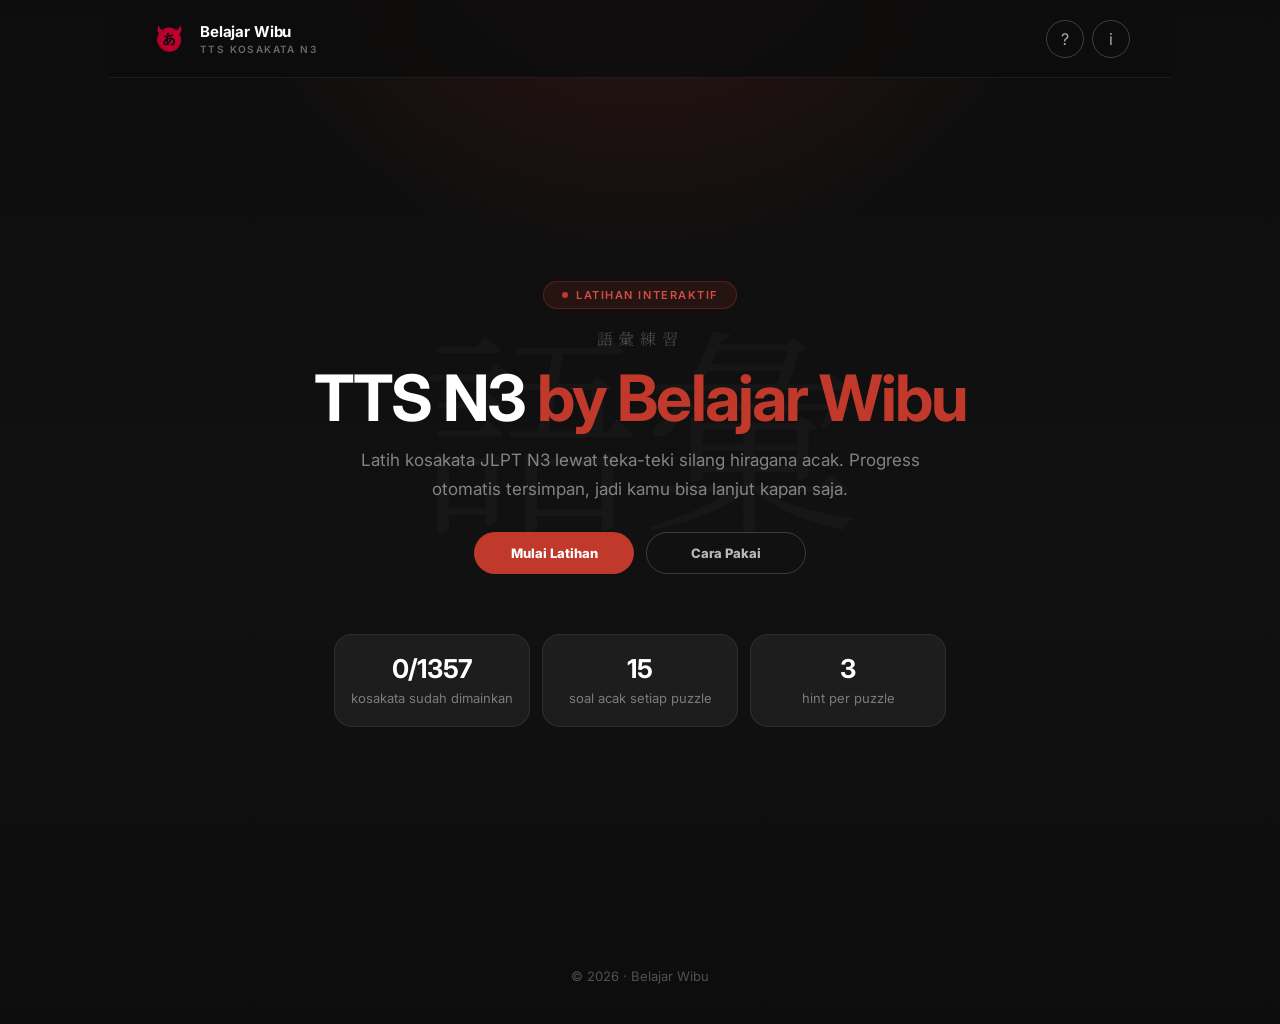
==== N3/index.html @ 75ef586c "Add files via upload" ====
<!doctype html>
<html lang="id">
  <head>
    <meta charset="UTF-8" />
    <meta name="viewport" content="width=device-width, initial-scale=1.0" />
    <title>TTS N3 by Belajar Wibu</title>
    <link rel="shortcut icon" href="./favicon.ico?v=2" />
    <link rel="icon" href="./favicon.ico?v=2" sizes="any" />
    <link
      rel="icon"
      type="image/png"
      sizes="32x32"
      href="./favicon-32x32.png?v=2"
    />
    <link
      rel="apple-touch-icon"
      sizes="180x180"
      href="./apple-touch-icon.png?v=2"
    />

    <link
      href="https://fonts.googleapis.com/css2?family=Inter:wght@300;400;500;600;700;800&family=Noto+Sans+JP:wght@400;500;700&family=Noto+Serif+JP:wght@300;400;600;700&display=swap"
      rel="stylesheet"
    />
    <style>
      :root {
        --red: #c0392b;
        --red-dark: #a93226;
        --ink: #1a1a1a;
        --paper: #f9f7f2;
        --paper-2: #fffdf8;
        --line: #e5e0d8;
        --muted: #6b6b6b;
        --hero: #0d0d0d;
        --card-dark: #181818;
        --green: #247a4a;
        --blue: #286a8f;
        --wrong: #cf453b;
        --shadow: rgba(0, 0, 0, 0.34);
      }

      * {
        box-sizing: border-box;
      }

      body {
        margin: 0;
        min-height: 100vh;
        font-family:
          "Inter",
          -apple-system,
          BlinkMacSystemFont,
          "Hiragino Kana",
          "Yu Gothic",
          sans-serif;
        color: #fff;
        background:
          radial-gradient(
            circle at 50% -20%,
            rgba(192, 57, 43, 0.26),
            transparent 34%
          ),
          linear-gradient(180deg, #0d0d0d 0%, #111 52%, #0d0d0d 100%);
        overflow-x: hidden;
      }

      button,
      input {
        font: inherit;
      }

      .app {
        width: min(100%, 1060px);
        margin: 0 auto;
        padding: 0 20px 34px;
      }

      .topbar {
        display: flex;
        align-items: center;
        justify-content: space-between;
        gap: 16px;
        min-height: 78px;
        margin: 0 -20px 0;
        padding: 18px 40px;
        position: sticky;
        top: 0;
        z-index: 10;
        background: rgba(13, 13, 13, 0.88);
        backdrop-filter: blur(16px);
        border-bottom: 0.5px solid rgba(255, 255, 255, 0.07);
      }

      .brand {
        display: flex;
        align-items: center;
        gap: 12px;
        min-width: 0;
      }

      .brand-badge {
        width: 38px;
        height: 38px;
        border-radius: 0;
        overflow: hidden;
        flex: 0 0 auto;
        background: transparent;
      }

      .brand-badge img {
        display: block;
        width: 100%;
        height: 100%;
        object-fit: cover;
      }

      .brand-main {
        color: #fff;
        font-size: 15px;
        font-weight: 700;
        letter-spacing: -0.01em;
      }

      .brand-sub {
        margin-top: 2px;
        color: rgba(255, 255, 255, 0.38);
        font-size: 10px;
        font-weight: 600;
        letter-spacing: 0.14em;
        text-transform: uppercase;
      }

      .hero-mini {
        position: relative;
        text-align: center;
        padding: 48px 0 34px;
        overflow: hidden;
      }

      .start-screen {
        min-height: calc(100vh - 78px);
        display: grid;
        align-content: center;
        gap: 26px;
        padding: 28px 0 46px;
      }

      .game-screen {
        display: none;
        padding-top: 28px;
      }

      body.game-active .start-screen {
        display: none;
      }

      body.game-active .game-screen {
        display: block;
        animation: fadeIn 0.22s ease;
      }

      @keyframes fadeIn {
        from {
          opacity: 0;
          transform: translateY(8px);
        }
        to {
          opacity: 1;
          transform: translateY(0);
        }
      }

      .hero-bg-text {
        position: absolute;
        inset: 50% auto auto 50%;
        transform: translate(-50%, -50%);
        font-family: "Noto Serif JP", serif;
        font-size: clamp(96px, 22vw, 220px);
        font-weight: 300;
        color: rgba(255, 255, 255, 0.026);
        white-space: nowrap;
        pointer-events: none;
        user-select: none;
      }

      .brand-kicker {
        position: relative;
        display: inline-flex;
        align-items: center;
        gap: 8px;
        margin-bottom: 18px;
        border: 0.5px solid rgba(192, 57, 43, 0.32);
        border-radius: 999px;
        padding: 6px 18px;
        background: rgba(192, 57, 43, 0.13);
        color: rgba(220, 80, 70, 0.95);
        font-size: 11px;
        font-weight: 600;
        letter-spacing: 0.14em;
        text-transform: uppercase;
      }

      .brand-kicker::before {
        content: "";
        width: 6px;
        height: 6px;
        border-radius: 50%;
        background: var(--red);
      }

      h1 {
        position: relative;
        margin: 0;
        font-size: clamp(34px, 7vw, 64px);
        line-height: 1.06;
        letter-spacing: -0.03em;
        font-weight: 700;
      }

      h1 span {
        color: var(--red);
      }

      .hero-kanji {
        position: relative;
        display: block;
        margin-bottom: 14px;
        font-family: "Noto Serif JP", serif;
        color: rgba(255, 255, 255, 0.26);
        font-size: clamp(13px, 2vw, 16px);
        letter-spacing: 0.35em;
        font-weight: 300;
      }

      .hero-sub {
        position: relative;
        max-width: 580px;
        margin: 14px auto 0;
        color: rgba(255, 255, 255, 0.48);
        font-size: clamp(14px, 2vw, 17px);
        line-height: 1.7;
      }

      .start-actions {
        position: relative;
        display: flex;
        flex-wrap: wrap;
        justify-content: center;
        gap: 12px;
        margin-top: 28px;
      }

      .start-actions .btn {
        min-width: 160px;
        padding-inline: 24px;
      }

      #resume-btn {
        display: none;
      }

      .start-actions.has-progress #resume-btn {
        display: inline-flex;
        align-items: center;
        justify-content: center;
        order: 1;
      }

      .start-actions.has-progress #start-btn {
        order: 2;
      }

      .start-actions.has-progress #start-help-btn {
        order: 3;
      }

      .start-insights {
        display: grid;
        grid-template-columns: repeat(3, minmax(0, 1fr));
        gap: 12px;
        max-width: 760px;
        margin: 0 auto;
      }

      .insight-card {
        border: 0.5px solid rgba(255, 255, 255, 0.08);
        border-radius: 18px;
        background: rgba(255, 255, 255, 0.055);
        padding: 18px 16px;
        text-align: center;
      }

      .insight-num {
        color: #fff;
        font-size: 26px;
        font-weight: 700;
        letter-spacing: -0.03em;
      }

      .insight-label {
        margin-top: 5px;
        color: rgba(255, 255, 255, 0.42);
        font-size: 13px;
        line-height: 1.45;
      }

      .resume-note {
        display: none;
        position: relative;
        max-width: 520px;
        margin: 16px auto 0;
        border: 0.5px solid rgba(192, 57, 43, 0.32);
        border-radius: 999px;
        padding: 8px 16px;
        color: rgba(255, 255, 255, 0.64);
        background: rgba(192, 57, 43, 0.12);
        font-size: 13px;
        text-align: center;
      }

      .resume-note.show {
        display: block;
      }

      .top-actions {
        display: flex;
        gap: 8px;
      }

      .icon-btn {
        width: 38px;
        height: 38px;
        display: inline-grid;
        place-items: center;
        border: 0.5px solid rgba(255, 255, 255, 0.2);
        border-radius: 999px;
        background: transparent;
        color: rgba(255, 255, 255, 0.66);
        cursor: pointer;
        transition:
          border-color 0.2s,
          color 0.2s,
          background 0.2s;
      }

      .icon-btn:hover {
        color: #fff;
        border-color: rgba(255, 255, 255, 0.5);
      }

      .stats {
        display: grid;
        grid-template-columns: repeat(2, 1fr);
        gap: 8px;
        margin: 0 auto 18px;
        max-width: 430px;
      }

      .stat {
        min-width: 0;
        border: 0.5px solid rgba(255, 255, 255, 0.1);
        border-radius: 14px;
        padding: 10px 12px;
        background: rgba(255, 255, 255, 0.055);
      }

      .stat span {
        display: block;
        color: rgba(255, 255, 255, 0.38);
        font-size: 10px;
        font-weight: 800;
        letter-spacing: 0.12em;
        text-transform: uppercase;
        white-space: nowrap;
      }

      .stat strong {
        display: block;
        margin-top: 2px;
        font-size: 18px;
        line-height: 1.1;
        color: #fff;
      }

      .main {
        display: grid;
        grid-template-columns: minmax(0, 1fr) 310px;
        gap: 20px;
        align-items: start;
      }

      .board-area {
        display: grid;
        gap: 12px;
        justify-items: center;
      }

      .board-shell {
        width: min(100%, 430px);
        border: 0.5px solid rgba(255, 255, 255, 0.08);
        border-radius: 14px;
        background: #111;
        padding: 10px;
        box-shadow: 0 24px 70px var(--shadow);
      }

      #crossword-grid {
        display: grid;
        grid-template-columns: repeat(9, 1fr);
        grid-template-rows: repeat(9, 1fr);
        gap: 3px;
        aspect-ratio: 1;
      }

      .cell {
        position: relative;
        min-width: 0;
        aspect-ratio: 1;
      }

      .cell.blocked {
        border-radius: 5px;
        background: linear-gradient(135deg, #1a1a1a, #282828);
      }

      .cell input {
        width: 100%;
        height: 100%;
        border: 1px solid #d9d0bf;
        border-radius: 5px;
        outline: none;
        padding: 0;
        text-align: center;
        font-family: "Noto Sans JP", sans-serif;
        font-size: clamp(16px, 5.4vw, 24px);
        font-weight: 700;
        color: var(--ink);
        background: var(--paper-2);
        caret-color: transparent;
        -webkit-text-size-adjust: 100%;
      }

      .cell input:focus,
      .cell input.highlighted {
        border-color: var(--red);
        background: #fff4ee;
        box-shadow: inset 0 0 0 2px rgba(192, 57, 43, 0.14);
      }

      .cell input.active-cell {
        border-color: var(--red);
        background: #fff0e9;
        box-shadow:
          inset 0 0 0 2px rgba(192, 57, 43, 0.28),
          0 0 0 2px rgba(192, 57, 43, 0.42);
        z-index: 3;
      }

      .cell input.locked {
        cursor: default;
      }

      .cell input.correct {
        color: var(--green);
        border-color: var(--green);
        background: #e3f3e8;
      }

      .cell input.hint {
        color: var(--blue);
        border-color: var(--blue);
        background: #e5f2f8;
      }

      .cell input.compact-kana {
        font-size: clamp(12px, 4vw, 18px);
        letter-spacing: 0;
      }

      .cell input.wrong {
        color: var(--wrong);
        border-color: var(--wrong);
        background: #ffe2df;
        animation: shake 0.26s ease;
      }

      .cell-number {
        position: absolute;
        top: 3px;
        left: 4px;
        z-index: 2;
        color: var(--red);
        font-size: 9px;
        font-weight: 800;
        line-height: 1;
        pointer-events: none;
      }

      @keyframes shake {
        0%,
        100% {
          transform: translateX(0);
        }
        25% {
          transform: translateX(-3px);
        }
        75% {
          transform: translateX(3px);
        }
      }

      .controls {
        width: min(100%, 430px);
        display: grid;
        grid-template-columns: 1.2fr 0.9fr 0.9fr 1fr;
        gap: 8px;
      }

      .clue-toast {
        width: min(100%, 430px);
        min-height: 42px;
        position: fixed;
        left: 50%;
        bottom: max(14px, env(safe-area-inset-bottom));
        z-index: 12;
        display: flex;
        align-items: center;
        justify-content: center;
        border: 0.5px solid rgba(255, 255, 255, 0.14);
        border-radius: 999px;
        padding: 9px 12px;
        background: rgba(13, 13, 13, 0.92);
        color: #fff;
        box-shadow: 0 18px 42px rgba(0, 0, 0, 0.34);
        font-size: 13px;
        font-weight: 800;
        text-align: center;
        line-height: 1.35;
        opacity: 0;
        transform: translate(-50%, 8px);
        pointer-events: none;
        transition:
          opacity 0.18s ease,
          transform 0.18s ease;
      }

      .clue-toast.show {
        opacity: 1;
        transform: translate(-50%, 0);
      }

      .clue-toast strong {
        color: var(--red);
      }

      .btn {
        min-height: 42px;
        border: 0;
        border-radius: 999px;
        padding: 9px 10px;
        font-size: 13px;
        font-weight: 800;
        cursor: pointer;
        transition:
          transform 0.2s,
          background 0.2s,
          border-color 0.2s;
      }

      .btn:hover {
        transform: scale(0.985);
      }
      .btn-primary {
        background: var(--red);
        color: #fff;
      }
      .btn-primary:hover {
        background: var(--red-dark);
      }
      .btn-gold {
        background: #252525;
        color: #fff;
        border: 0.5px solid rgba(255, 255, 255, 0.13);
      }
      .btn-light {
        background: transparent;
        color: rgba(255, 255, 255, 0.7);
        border: 0.5px solid rgba(255, 255, 255, 0.18);
      }
      .btn:disabled {
        opacity: 0.45;
        cursor: not-allowed;
      }

      .status {
        min-height: 22px;
        color: rgba(255, 255, 255, 0.42);
        font-size: 12px;
        font-weight: 700;
        text-align: center;
      }

      .panel {
        border: 0.5px solid rgba(255, 255, 255, 0.08);
        border-radius: 16px;
        background: var(--card-dark);
        overflow: hidden;
      }

      .tabs {
        display: grid;
        grid-template-columns: 1fr 1fr;
        border-bottom: 0.5px solid rgba(255, 255, 255, 0.08);
      }

      .tab {
        border: 0;
        background: transparent;
        padding: 12px 10px;
        color: rgba(255, 255, 255, 0.42);
        font-size: 12px;
        font-weight: 900;
        cursor: pointer;
      }

      .tab.active {
        color: #fff;
        background: rgba(192, 57, 43, 0.22);
      }

      .clues {
        max-height: 480px;
        overflow: auto;
        padding: 8px;
      }

      .clue-list {
        display: none;
        list-style: none;
        margin: 0;
        padding: 0;
      }

      .clue-list.active {
        display: grid;
        gap: 6px;
      }

      .clue-item {
        display: grid;
        grid-template-columns: 28px 1fr;
        gap: 6px;
        align-items: start;
        border-radius: 7px;
        padding: 8px;
        color: rgba(255, 255, 255, 0.76);
        font-size: 13px;
        line-height: 1.35;
        cursor: pointer;
      }

      .clue-item.active {
        background: rgba(192, 57, 43, 0.18);
        color: #fff;
      }

      .clue-item.solved {
        color: #72d69b;
        text-decoration: line-through;
        text-decoration-thickness: 2px;
      }

      .clue-num {
        color: var(--red);
        font-weight: 900;
      }

      .help {
        padding: 12px;
        border-top: 0.5px solid rgba(255, 255, 255, 0.08);
        color: rgba(255, 255, 255, 0.42);
        font-size: 12px;
        line-height: 1.5;
      }

      .modal {
        position: fixed;
        inset: 0;
        z-index: 20;
        display: none;
        align-items: center;
        justify-content: center;
        padding: 18px;
        background: rgba(0, 0, 0, 0.66);
      }

      .modal.show {
        display: flex;
      }

      .modal-card {
        width: min(100%, 430px);
        max-height: min(720px, 90vh);
        overflow: auto;
        border-radius: 12px;
        background: var(--paper);
        color: var(--ink);
        box-shadow: 0 24px 80px rgba(0, 0, 0, 0.32);
      }

      .modal-head {
        display: flex;
        align-items: center;
        justify-content: space-between;
        gap: 12px;
        border-bottom: 0.5px solid var(--line);
        padding: 14px 16px;
      }

      .modal-title {
        margin: 0;
        font-family: "Inter", sans-serif;
        font-size: 21px;
      }

      .modal-body {
        padding: 14px 16px 18px;
        font-size: 14px;
        line-height: 1.55;
      }

      .help-list {
        display: grid;
        gap: 10px;
        margin: 0;
        padding: 0;
        list-style: none;
      }

      .help-list li {
        border: 1px solid var(--line);
        border-radius: 10px;
        padding: 10px 12px;
        background: rgba(255, 255, 255, 0.56);
      }

      .help-list strong {
        display: block;
        margin-bottom: 3px;
        color: var(--ink);
        font-size: 13px;
      }

      .help-list span {
        color: var(--muted);
        font-size: 13px;
      }

      .result-list {
        display: grid;
        gap: 8px;
        margin-top: 12px;
      }

      .result-item {
        display: grid;
        grid-template-columns: minmax(132px, 44%) 1fr;
        gap: 14px;
        align-items: center;
        border: 1px solid var(--line);
        border-radius: 8px;
        padding: 8px;
        background: rgba(255, 255, 255, 0.5);
      }

      .jp {
        font-family: "Noto Serif JP", serif;
        font-size: clamp(16px, 4vw, 20px);
        font-weight: 700;
        white-space: nowrap;
        overflow: hidden;
        text-overflow: ellipsis;
        line-height: 1.25;
      }

      .romaji {
        color: var(--muted);
        font-size: 12px;
        font-weight: 800;
        overflow-wrap: anywhere;
      }

      .meaning {
        font-size: 13px;
        font-weight: 700;
      }

      .modal-actions {
        display: grid;
        grid-template-columns: 1fr 1fr;
        gap: 8px;
        padding: 0 16px 16px;
      }

      .modal-card .btn-light {
        color: var(--ink);
        background: #ebe5d9;
        border-color: var(--line);
      }

      .tts-checkout-modal {
        z-index: 300;
        background:
          radial-gradient(
            circle at 50% 18%,
            rgba(192, 57, 43, 0.22),
            transparent 23rem
          ),
          rgba(0, 0, 0, 0.72);
        backdrop-filter: blur(9px);
        -webkit-backdrop-filter: blur(9px);
      }

      .tts-checkout-card {
        width: min(520px, 100%);
        max-height: calc(100vh - 36px);
        overflow: auto;
        border-radius: 30px;
        padding: clamp(20px, 4vw, 26px);
        background: rgba(18, 18, 18, 0.98);
        color: #fff;
        border: 1px solid rgba(255, 255, 255, 0.1);
        box-shadow: 0 24px 60px rgba(0, 0, 0, 0.42);
        font-family:
          Inter,
          ui-sans-serif,
          system-ui,
          -apple-system,
          BlinkMacSystemFont,
          "Segoe UI",
          sans-serif;
        letter-spacing: 0;
      }

      .tts-checkout-head {
        display: grid;
        grid-template-columns: minmax(0, 1fr) auto;
        align-items: start;
        gap: 18px;
        margin-bottom: 14px;
        padding: 0;
      }

      .tts-checkout-kicker {
        display: none;
      }

      .tts-checkout-title {
        margin: 0 0 4px;
        color: #fff;
        font-family:
          "Inter",
          -apple-system,
          BlinkMacSystemFont,
          "Segoe UI",
          sans-serif;
        font-size: clamp(28px, 5vw, 36px);
        line-height: 1.02;
        letter-spacing: -0.04em;
        font-weight: 700;
        padding-right: 8px;
      }

      .tts-checkout-close {
        width: 40px;
        height: 40px;
        min-width: 40px;
        min-height: 40px;
        padding: 0;
        border-radius: 999px;
        background: rgba(255, 255, 255, 0.07);
        border: 1px solid rgba(255, 255, 255, 0.1);
        color: rgba(255, 255, 255, 0.72);
        box-shadow: none;
        display: inline-flex;
        align-items: center;
        justify-content: center;
        justify-self: end;
        margin-top: 1px;
        font-size: 22px;
        line-height: 1;
        transition:
          background 0.18s ease,
          color 0.18s ease,
          transform 0.18s ease;
      }

      .tts-checkout-close:hover {
        background: var(--red);
        border-color: var(--red);
        color: #fff;
        transform: rotate(90deg) scale(1.03);
      }

      .tts-checkout-body {
        padding: 0;
      }

      .tts-checkout-subtitle {
        margin: 0;
        color: rgba(255, 255, 255, 0.54);
        font-size: 13px;
        font-weight: 650;
        line-height: 1.45;
      }

      .tts-checkout-form {
        display: grid;
        gap: 10px;
        font-family:
          -apple-system, BlinkMacSystemFont, "Segoe UI", Roboto, Arial,
          sans-serif;
      }

      .tts-checkout-field {
        display: grid;
        gap: 6px;
        color: rgba(255, 255, 255, 0.84);
        font-size: 13px;
        font-weight: 700;
        text-transform: none;
        letter-spacing: 0;
      }

      .tts-checkout-field input {
        width: 100%;
        border: 1px solid rgba(255, 255, 255, 0.11);
        border-radius: 16px;
        padding: 14px 16px;
        background: rgba(255, 255, 255, 0.065);
        color: #fff;
        font:
          600 15px/1.4 -apple-system,
          BlinkMacSystemFont,
          "Segoe UI",
          Roboto,
          Arial,
          sans-serif;
        outline: none;
        text-transform: none;
        letter-spacing: 0;
      }

      .tts-checkout-field input::placeholder {
        color: rgba(255, 255, 255, 0.42);
      }

      .tts-checkout-field input:focus {
        border-color: rgba(192, 57, 43, 0.55);
        box-shadow: 0 0 0 4px rgba(192, 57, 43, 0.12);
      }

      .tts-checkout-error {
        min-height: 20px;
        padding: 0;
        background: transparent;
        color: #ff9c92;
        font:
          650 13px/1.5 -apple-system,
          BlinkMacSystemFont,
          "Segoe UI",
          Roboto,
          Arial,
          sans-serif;
      }

      .tts-checkout-error:empty {
        display: none;
      }

      .tts-checkout-submit {
        width: 100%;
        min-height: 54px;
        margin-top: 0;
        border: 0;
        border-radius: 16px;
        padding: 14px 16px;
        background: linear-gradient(180deg, #d44336 0%, #bd3027 100%);
        color: #fff;
        box-shadow:
          0 18px 38px rgba(192, 57, 43, 0.32),
          inset 0 1px 0 rgba(255, 255, 255, 0.12);
        font-size: 16px;
        font-weight: 850;
        text-align: center;
      }

      .tts-checkout-submit:hover {
        background: linear-gradient(180deg, #dc493b 0%, #c0392b 100%);
        transform: none;
      }

      .tts-checkout-submit,
      .tts-checkout-later {
        transition:
          background 0.18s ease,
          color 0.18s ease,
          border-color 0.18s ease,
          box-shadow 0.18s ease;
      }

      .tts-checkout-later:hover {
        background: rgba(255, 255, 255, 0.06);
        color: rgba(255, 255, 255, 0.78);
        transform: none;
      }

      .tts-checkout-submit:disabled {
        opacity: 0.55;
        cursor: not-allowed;
      }

      .tts-checkout-later {
        width: 100%;
        min-height: 50px;
        border: 1px solid rgba(255, 255, 255, 0.08);
        border-radius: 16px;
        padding: 12px 14px;
        background: rgba(255, 255, 255, 0.035);
        color: rgba(255, 255, 255, 0.58);
        font-size: 14px;
        font-weight: 700;
        text-align: center;
      }

      .tts-voucher-toggle {
        width: fit-content;
        min-height: auto;
        margin-top: 2px;
        margin-bottom: 10px;
        padding: 0;
        border: 0;
        background: transparent;
        box-shadow: none;
        color: #ff9c92;
        font-size: 13px;
        font-weight: 800;
        line-height: 1.5;
        cursor: pointer;
        text-align: left;
      }

      .tts-voucher-toggle:hover {
        color: #ffb8b1;
        transform: none;
      }

      .tts-voucher-field {
        display: none !important;
      }

      .tts-voucher-field.active {
        display: grid !important;
      }

      .footer {
        margin-top: 46px;
        padding: 22px 0 6px;
        color: rgba(255, 255, 255, 0.28);
        font-size: 13px;
        text-align: center;
      }

      @media (max-width: 820px) {
        .main {
          grid-template-columns: 1fr;
        }
        .panel {
          width: 100%;
        }
        .clues {
          max-height: none;
        }
        .start-insights {
          grid-template-columns: 1fr;
          max-width: 430px;
        }
      }

      @media (max-width: 420px) {
        .app {
          padding-inline: 10px;
        }
        .topbar {
          align-items: center;
          margin-inline: -10px;
          padding: 14px 14px;
          min-height: 66px;
        }
        .brand-badge {
          width: 34px;
          height: 34px;
          border-radius: 0;
        }
        .brand-main {
          font-size: 14px;
        }
        .brand-sub {
          font-size: 9px;
        }
        .hero-mini {
          padding: 34px 0 24px;
        }
        .hero-sub {
          font-size: 14px;
        }
        .start-screen {
          min-height: calc(100vh - 66px);
          padding-top: 14px;
        }
        .start-actions {
          display: grid;
        }
        .start-actions .btn {
          width: 100%;
        }
        .stats {
          gap: 6px;
        }
        .stat {
          padding: 7px 8px;
        }
        .stat strong {
          font-size: 16px;
        }
        .board-shell {
          padding: 7px;
          border-radius: 8px;
        }
        #crossword-grid {
          gap: 2px;
        }
        .cell input {
          border-radius: 4px;
        }
        .cell-number {
          font-size: 8px;
          top: 2px;
          left: 3px;
        }
        .controls {
          grid-template-columns: 1fr;
        }
        .btn {
          min-height: 40px;
        }
        .result-item {
          grid-template-columns: minmax(118px, 42%) 1fr;
          gap: 10px;
        }
        .jp {
          font-size: 16px;
        }
        .clue-toast {
          top: max(76px, env(safe-area-inset-top));
          bottom: auto;
          width: calc(100% - 24px);
          transform: translate(-50%, -8px);
        }
        .clue-toast.show {
          transform: translate(-50%, 0);
        }
      }
    </style>
  </head>
  <body>
    <main class="app">
      <header class="topbar">
        <div class="brand">
          <div class="brand-badge"><img src="./favicon.png" alt="" /></div>
          <div>
            <div class="brand-main">Belajar Wibu</div>
            <div class="brand-sub">TTS Kosakata N3</div>
          </div>
        </div>
        <div class="top-actions">
          <button
            class="icon-btn"
            id="help-btn"
            aria-label="Cara pakai"
            title="Cara pakai"
          >
            ?
          </button>
          <button
            class="icon-btn"
            id="license-btn"
            aria-label="Lisensi"
            title="Lisensi"
          >
            i
          </button>
        </div>
      </header>

      <section class="start-screen" id="start-screen">
        <div class="hero-mini">
          <div class="hero-bg-text">語彙</div>
          <div class="brand-kicker">Latihan Interaktif</div>
          <span class="hero-kanji">語彙練習</span>
          <h1>TTS N3 <span>by Belajar Wibu</span></h1>
          <p class="hero-sub">
            Latih kosakata JLPT N3 lewat teka-teki silang hiragana acak.
            Progress otomatis tersimpan, jadi kamu bisa lanjut kapan saja.
          </p>
          <div class="resume-note" id="resume-note">
            Progress terakhir ditemukan. Kamu bisa lanjut atau mulai puzzle
            baru.
          </div>
          <div class="start-actions" id="start-actions">
            <button class="btn btn-primary" id="start-btn">
              Mulai Latihan
            </button>
            <button class="btn btn-primary" id="resume-btn">
              Lanjutkan Progress
            </button>
            <button class="btn btn-light" id="start-help-btn">
              Cara Pakai
            </button>
          </div>
        </div>

        <div class="start-insights">
          <div class="insight-card">
            <div class="insight-num" id="stock-progress">0/0</div>
            <div class="insight-label">kosakata sudah dimainkan</div>
          </div>
          <div class="insight-card">
            <div class="insight-num">15</div>
            <div class="insight-label">soal acak setiap puzzle</div>
          </div>
          <div class="insight-card">
            <div class="insight-num">3</div>
            <div class="insight-label">hint per puzzle</div>
          </div>
        </div>
      </section>

      <section class="game-screen" id="game-screen">
        <section class="stats" aria-label="Statistik latihan">
          <div class="stat"><span>Hint</span><strong id="hints">3</strong></div>
          <div class="stat">
            <span>Selesai</span><strong id="completed">0</strong>
          </div>
        </section>

        <section class="main">
          <div class="board-area">
            <div class="board-shell">
              <div
                id="crossword-grid"
                aria-label="Papan teka-teki silang"
              ></div>
            </div>
            <div class="controls">
              <button class="btn btn-primary" id="check-btn">
                Cek Jawaban
              </button>
              <button class="btn btn-gold" id="hint-btn">Hint</button>
              <button class="btn btn-light" id="give-up-btn">Menyerah</button>
              <button class="btn btn-light" id="new-btn">Puzzle Baru</button>
            </div>
            <div class="clue-toast" id="clue-toast" aria-live="polite"></div>
            <div class="status" id="status">
              Ketik romaji, misalnya ga menjadi が.
            </div>
          </div>

          <aside class="panel" aria-label="Petunjuk">
            <div class="tabs">
              <button class="tab active" data-tab="A">Mendatar</button>
              <button class="tab" data-tab="D">Menurun</button>
            </div>
            <div class="clues">
              <ol class="clue-list active" id="clues-A"></ol>
              <ol class="clue-list" id="clues-D"></ol>
            </div>
            <div class="help">
              Pilih kotak atau petunjuk, lalu ketik romaji. Tap kotak
              persilangan untuk mengganti arah.
            </div>
          </aside>
        </section>
      </section>

      <footer class="footer">© 2026 · Belajar Wibu</footer>
    </main>

    <div
      class="modal"
      id="help-modal"
      role="dialog"
      aria-modal="true"
      aria-labelledby="help-title"
    >
      <div class="modal-card">
        <div class="modal-head">
          <h2 class="modal-title" id="help-title">Cara Pakai</h2>
          <button
            class="icon-btn modal-close"
            data-close="help-modal"
            aria-label="Tutup"
          >
            x
          </button>
        </div>
        <div class="modal-body">
          <ul class="help-list">
            <li>
              <strong>1. Pilih kotak</strong
              ><span>Tap kotak kosong atau tap petunjuk mendatar/menurun.</span>
            </li>
            <li>
              <strong>2. Ketik romaji</strong
              ><span>Misal ketik <code>mizu</code>, otomatis jadi みず.</span>
            </li>
            <li>
              <strong>3. Untuk ん</strong><span>Ketik <code>nn</code>.</span>
            </li>
            <li>
              <strong>4. Kana gabungan otomatis</strong
              ><span
                ><code>cha</code>, <code>kyu</code>, <code>sho</code> masuk
                sebagai satu kotak.</span
              >
            </li>
            <li>
              <strong>5. Pakai hint bila perlu</strong
              ><span>Setiap puzzle punya 3 hint.</span>
            </li>
            <li>
              <strong>6. Progress tersimpan</strong
              ><span
                >Kalau belum selesai, puzzle akan lanjut lagi saat dibuka.</span
              >
            </li>
          </ul>
        </div>
      </div>
    </div>

    <div
      class="modal"
      id="license-modal"
      role="dialog"
      aria-modal="true"
      aria-labelledby="license-title"
    >
      <div class="modal-card">
        <div class="modal-head">
          <h2 class="modal-title" id="license-title">Lisensi Personal</h2>
          <button
            class="icon-btn modal-close"
            data-close="license-modal"
            aria-label="Tutup"
          >
            x
          </button>
        </div>
        <div class="modal-body">
          <p>
            Produk ini untuk penggunaan pribadi. File tidak boleh dijual ulang,
            dibagikan ulang, diunggah sebagai produk gratis, atau dipakai
            sebagai materi komersial tanpa izin.
          </p>
        </div>
      </div>
    </div>

    <div
      class="modal"
      id="result-modal"
      role="dialog"
      aria-modal="true"
      aria-labelledby="result-title"
    >
      <div class="modal-card">
        <div class="modal-head">
          <h2 class="modal-title" id="result-title">合格！</h2>
          <button
            class="icon-btn modal-close"
            data-close="result-modal"
            aria-label="Tutup"
          >
            x
          </button>
        </div>
        <div class="modal-body">
          <p id="result-summary"></p>
          <div class="result-list" id="result-list"></div>
        </div>
        <div class="modal-actions">
          <button class="btn btn-light" data-close="result-modal">
            Lihat Papan
          </button>
          <button class="btn btn-primary" id="result-new-btn">
            Puzzle Baru
          </button>
        </div>
      </div>
    </div>

    <div
      class="modal"
      id="new-confirm-modal"
      role="dialog"
      aria-modal="true"
      aria-labelledby="new-confirm-title"
    >
      <div class="modal-card">
        <div class="modal-head">
          <h2 class="modal-title" id="new-confirm-title">Mulai puzzle baru?</h2>
          <button
            class="icon-btn modal-close"
            data-close="new-confirm-modal"
            aria-label="Tutup"
          >
            x
          </button>
        </div>
        <div class="modal-body">
          <p>
            Progress puzzle yang sedang berjalan akan diganti dengan puzzle acak
            baru.
          </p>
        </div>
        <div class="modal-actions">
          <button class="btn btn-light" data-close="new-confirm-modal">
            Batal
          </button>
          <button class="btn btn-primary" id="confirm-new-btn">
            Mulai Baru
          </button>
        </div>
      </div>
    </div>

    <div
      class="modal"
      id="give-up-modal"
      role="dialog"
      aria-modal="true"
      aria-labelledby="give-up-title"
    >
      <div class="modal-card">
        <div class="modal-head">
          <h2 class="modal-title" id="give-up-title">Menyerah?</h2>
          <button
            class="icon-btn modal-close"
            data-close="give-up-modal"
            aria-label="Tutup"
          >
            x
          </button>
        </div>
        <div class="modal-body">
          <p>
            Tampilkan semua jawaban puzzle ini? Puzzle akan dianggap selesai dan
            kosakata akan masuk riwayat.
          </p>
        </div>
        <div class="modal-actions">
          <button class="btn btn-light" data-close="give-up-modal">
            Batal
          </button>
          <button class="btn btn-primary" id="confirm-give-up-btn">
            Tampilkan Jawaban
          </button>
        </div>
      </div>
    </div>

    <script src="./vocab.js"></script>

    <div
      class="modal tts-checkout-modal"
      id="tts-checkout-modal"
      role="dialog"
      aria-modal="true"
      aria-labelledby="tts-checkout-title"
    >
      <div class="tts-checkout-card">
        <div class="tts-checkout-head">
          <div>
            <div class="tts-checkout-kicker">Akses Premium</div>
            <h2 class="tts-checkout-title" id="tts-checkout-title">
              Buka Akses TTS N3
            </h2>
          </div>
          <button
            class="icon-btn tts-checkout-close"
            id="tts-checkout-close"
            aria-label="Tutup checkout"
            type="button"
          >
            x
          </button>
        </div>
        <div class="tts-checkout-body">
          <p class="tts-checkout-subtitle" id="tts-checkout-subtitle">
            TTS N3 · Rp99.000 / 30 hari
          </p>

          <form class="tts-checkout-form" id="tts-checkout-form">
            <label class="tts-checkout-field">
              Nama
              <input
                id="tts-buyer-name"
                type="text"
                autocomplete="name"
                placeholder="Nama kamu"
                required
              />
            </label>

            <label class="tts-checkout-field">
              Email
              <input
                id="tts-buyer-email"
                type="email"
                autocomplete="email"
                placeholder="emailaktif@gmail.com"
                required
              />
            </label>

            <label class="tts-checkout-field">
              Nomor WhatsApp
              <input
                id="tts-buyer-whatsapp"
                type="tel"
                autocomplete="tel"
                placeholder="08xxxxxxxxxx"
                required
              />
            </label>

            <button
              class="tts-voucher-toggle"
              type="button"
              id="tts-voucher-toggle"
            >
              Punya kode voucher?
            </button>

            <label
              class="tts-checkout-field tts-voucher-field"
              id="tts-voucher-field"
            >
              Kode Voucher
              <input
                id="tts-buyer-voucher"
                type="text"
                autocomplete="off"
                placeholder="Masukkan kode jika ada"
              />
            </label>

            <div class="tts-checkout-error" id="tts-checkout-error"></div>

            <button
              class="btn btn-primary tts-checkout-submit"
              id="tts-checkout-submit"
              type="submit"
            >
              Lanjut Bayar
            </button>
            <button
              class="btn tts-checkout-later"
              id="tts-checkout-later"
              type="button"
            >
              Nanti dulu
            </button>
          </form>
        </div>
      </div>
    </div>
    <script>
      const SIZE = 9;
      const WORDS_PER_PUZZLE = 15;
      const MAX_HINTS = 3;
      const ACTIVE_PUZZLE_KEY = "ttsN3ActivePuzzle";
      const COMPLETED_KEY = "ttsN3Completed";
      const USED_WORDS_KEY = "ttsN3UsedWords";
      const TTS_LEVEL = "N3";
      const TTS_PRODUCT_KEY = "tts_n3_30d";
      const TTS_API_BASE = "https://admin.belajarwibu.com/wp-json/bwtx/v1";
      const TTS_FREE_KEY = "tts_free_trial_started_v1";
      const TTS_SESSION_KEY = "tts_access_session_" + TTS_PRODUCT_KEY;
      let ttsAccessGranted = false;
      const TTS_PRODUCTS = {
        tts_n5_30d: {
          title: "TTS N5",
          price: 99000,
          priceText: "Rp99.000",
          durationText: "30 hari",
          path: "../N5/",
        },
        tts_n4_30d: {
          title: "TTS N4",
          price: 99000,
          priceText: "Rp99.000",
          durationText: "30 hari",
          path: "../N4/",
        },
        tts_n3_30d: {
          title: "TTS N3",
          price: 99000,
          priceText: "Rp99.000",
          durationText: "30 hari",
          path: "./",
        },
      };
      let activeCheckoutProductKey = TTS_PRODUCT_KEY;

      const WORD_BANK = [
        { w: "あさ", r: "asa", m: "Pagi" },
        { w: "あし", r: "ashi", m: "Kaki" },
        { w: "あめ", r: "ame", m: "Hujan / permen" },
        { w: "いえ", r: "ie", m: "Rumah" },
        { w: "いす", r: "isu", m: "Kursi" },
        { w: "いぬ", r: "inu", m: "Anjing" },
        { w: "いま", r: "ima", m: "Sekarang" },
        { w: "うえ", r: "ue", m: "Atas" },
        { w: "うしろ", r: "ushiro", m: "Belakang" },
        { w: "うた", r: "uta", m: "Lagu" },
        { w: "えいご", r: "eigo", m: "Bahasa Inggris" },
        { w: "えき", r: "eki", m: "Stasiun" },
        { w: "おかね", r: "okane", m: "Uang" },
        { w: "おとこ", r: "otoko", m: "Laki-laki" },
        { w: "おんな", r: "onna", m: "Perempuan" },
        { w: "かぎ", r: "kagi", m: "Kunci" },
        { w: "かさ", r: "kasa", m: "Payung" },
        { w: "かばん", r: "kaban", m: "Tas" },
        { w: "かみ", r: "kami", m: "Kertas" },
        { w: "きた", r: "kita", m: "Utara" },
        { w: "くすり", r: "kusuri", m: "Obat" },
        { w: "くち", r: "kuchi", m: "Mulut" },
        { w: "くに", r: "kuni", m: "Negara" },
        { w: "くるま", r: "kuruma", m: "Mobil" },
        { w: "こえ", r: "koe", m: "Suara" },
        { w: "ここ", r: "koko", m: "Di sini" },
        { w: "こども", r: "kodomo", m: "Anak-anak" },
        { w: "ごはん", r: "gohan", m: "Nasi / makanan" },
        { w: "さかな", r: "sakana", m: "Ikan" },
        { w: "さけ", r: "sake", m: "Sake / alkohol" },
        { w: "した", r: "shita", m: "Bawah" },
        { w: "しごと", r: "shigoto", m: "Pekerjaan" },
        { w: "じかん", r: "jikan", m: "Waktu" },
        { w: "すし", r: "sushi", m: "Sushi" },
        { w: "そと", r: "soto", m: "Luar" },
        { w: "たまご", r: "tamago", m: "Telur" },
        { w: "だいがく", r: "daigaku", m: "Universitas" },
        { w: "ちかてつ", r: "chikatetsu", m: "Kereta bawah tanah" },
        { w: "つくえ", r: "tsukue", m: "Meja" },
        { w: "てがみ", r: "tegami", m: "Surat" },
        { w: "でんき", r: "denki", m: "Listrik / lampu" },
        { w: "でんわ", r: "denwa", m: "Telepon" },
        { w: "とけい", r: "tokei", m: "Jam" },
        { w: "ともだち", r: "tomodachi", m: "Teman" },
        { w: "なつ", r: "natsu", m: "Musim panas" },
        { w: "なまえ", r: "namae", m: "Nama" },
        { w: "にく", r: "niku", m: "Daging" },
        { w: "にほん", r: "nihon", m: "Jepang" },
        { w: "にもつ", r: "nimotsu", m: "Barang bawaan" },
        { w: "ねこ", r: "neko", m: "Kucing" },
        { w: "のみもの", r: "nomimono", m: "Minuman" },
        { w: "はな", r: "hana", m: "Bunga / hidung" },
        { w: "はる", r: "haru", m: "Musim semi" },
        { w: "ひがし", r: "higashi", m: "Timur" },
        { w: "ひと", r: "hito", m: "Orang" },
        { w: "ふゆ", r: "fuyu", m: "Musim dingin" },
        { w: "へや", r: "heya", m: "Kamar" },
        { w: "ほん", r: "hon", m: "Buku" },
        { w: "まち", r: "machi", m: "Kota" },
        { w: "みず", r: "mizu", m: "Air" },
        { w: "みせ", r: "mise", m: "Toko" },
        { w: "みなみ", r: "minami", m: "Selatan" },
        { w: "みみ", r: "mimi", m: "Telinga" },
        { w: "むし", r: "mushi", m: "Serangga" },
        { w: "め", r: "me", m: "Mata" },
        { w: "やさい", r: "yasai", m: "Sayuran" },
        { w: "やすみ", r: "yasumi", m: "Libur / istirahat" },
        { w: "ゆき", r: "yuki", m: "Salju" },
        { w: "よる", r: "yoru", m: "Malam" },
        { w: "らいねん", r: "rainen", m: "Tahun depan" },
        { w: "わたし", r: "watashi", m: "Saya" },
      ];

      const FALLBACK_WORDS = [
        { id: 1, dir: "A", row: 0, col: 0, w: "あさ", r: "asa", m: "Pagi" },
        { id: 2, dir: "A", row: 0, col: 4, w: "いす", r: "isu", m: "Kursi" },
        { id: 3, dir: "A", row: 1, col: 0, w: "いぬ", r: "inu", m: "Anjing" },
        { id: 4, dir: "A", row: 1, col: 4, w: "うた", r: "uta", m: "Lagu" },
        { id: 5, dir: "A", row: 2, col: 0, w: "えき", r: "eki", m: "Stasiun" },
        { id: 6, dir: "A", row: 2, col: 4, w: "かさ", r: "kasa", m: "Payung" },
        { id: 7, dir: "A", row: 3, col: 0, w: "かぎ", r: "kagi", m: "Kunci" },
        { id: 8, dir: "A", row: 3, col: 4, w: "かみ", r: "kami", m: "Kertas" },
        { id: 9, dir: "A", row: 4, col: 0, w: "くち", r: "kuchi", m: "Mulut" },
        { id: 10, dir: "A", row: 4, col: 4, w: "くに", r: "kuni", m: "Negara" },
        { id: 11, dir: "A", row: 5, col: 0, w: "こえ", r: "koe", m: "Suara" },
        { id: 12, dir: "A", row: 5, col: 4, w: "すし", r: "sushi", m: "Sushi" },
        { id: 13, dir: "A", row: 6, col: 0, w: "そと", r: "soto", m: "Luar" },
        { id: 14, dir: "A", row: 6, col: 4, w: "にく", r: "niku", m: "Daging" },
        { id: 15, dir: "A", row: 7, col: 0, w: "ねこ", r: "neko", m: "Kucing" },
      ];

      const romajiMap = {
        a: "あ",
        i: "い",
        u: "う",
        e: "え",
        o: "お",
        ka: "か",
        ki: "き",
        ku: "く",
        ke: "け",
        ko: "こ",
        sa: "さ",
        si: "し",
        shi: "し",
        su: "す",
        se: "せ",
        so: "そ",
        ta: "た",
        ti: "ち",
        chi: "ち",
        tu: "つ",
        tsu: "つ",
        te: "て",
        to: "と",
        na: "な",
        ni: "に",
        nu: "ぬ",
        ne: "ね",
        no: "の",
        ha: "は",
        hi: "ひ",
        hu: "ふ",
        fu: "ふ",
        he: "へ",
        ho: "ほ",
        ma: "ま",
        mi: "み",
        mu: "む",
        me: "め",
        mo: "も",
        ya: "や",
        yu: "ゆ",
        yo: "よ",
        ra: "ら",
        ri: "り",
        ru: "る",
        re: "れ",
        ro: "ろ",
        wa: "わ",
        wo: "を",
        nn: "ん",
        ga: "が",
        gi: "ぎ",
        gu: "ぐ",
        ge: "げ",
        go: "ご",
        za: "ざ",
        ji: "じ",
        zi: "じ",
        zu: "ず",
        ze: "ぜ",
        zo: "ぞ",
        da: "だ",
        de: "で",
        do: "ど",
        ba: "ば",
        bi: "び",
        bu: "ぶ",
        be: "べ",
        bo: "ぼ",
        pa: "ぱ",
        pi: "ぴ",
        pu: "ぷ",
        pe: "ぺ",
        po: "ぽ",
        kya: "きゃ",
        kyu: "きゅ",
        kyo: "きょ",
        sha: "しゃ",
        shu: "しゅ",
        sho: "しょ",
        cha: "ちゃ",
        chu: "ちゅ",
        cho: "ちょ",
        nya: "にゃ",
        nyu: "にゅ",
        nyo: "にょ",
        hya: "ひゃ",
        hyu: "ひゅ",
        hyo: "ひょ",
        mya: "みゃ",
        myu: "みゅ",
        myo: "みょ",
        rya: "りゃ",
        ryu: "りゅ",
        ryo: "りょ",
        gya: "ぎゃ",
        gyu: "ぎゅ",
        gyo: "ぎょ",
        ja: "じゃ",
        ju: "じゅ",
        jo: "じょ",
        bya: "びゃ",
        byu: "びゅ",
        byo: "びょ",
        pya: "ぴゃ",
        pyu: "ぴゅ",
        pyo: "ぴょ",
        xtu: "っ",
        xtsu: "っ",
        ltu: "っ",
        ltsu: "っ",
      };

      class RomajiConverter {
        constructor() {
          this.buffer = "";
        }
        clear() {
          this.buffer = "";
        }
        convert(value) {
          if (/[\u3041-\u3096]/.test(value)) {
            this.buffer = "";
            return kanaUnits(value).pop();
          }
          const char = value.toLowerCase();
          if (!/[a-z]/.test(char)) return null;
          this.buffer += char;

          if (this.buffer.length >= 2) {
            const a = this.buffer[this.buffer.length - 2];
            const b = this.buffer[this.buffer.length - 1];
            if (a === b && !"aeioun".includes(a)) {
              this.buffer = b;
              return "っ";
            }
          }

          for (let len = Math.min(4, this.buffer.length); len >= 1; len--) {
            const key = this.buffer.slice(-len);
            if (romajiMap[key]) {
              this.buffer = "";
              return romajiMap[key];
            }
          }

          if (this.buffer.length > 4) this.buffer = char;
          return null;
        }
      }

      const state = {
        words: [],
        grid: [],
        numbers: [],
        inputEls: {},
        converters: {},
        currentWordId: null,
        currentDir: "A",
        hintsLeft: MAX_HINTS,
        completed: Number(localStorage.getItem(COMPLETED_KEY) || 0),
        solved: false,
        clueToastTimer: null,
      };

      function shuffle(items) {
        const arr = [...items];
        for (let i = arr.length - 1; i > 0; i--) {
          const j = Math.floor(Math.random() * (i + 1));
          [arr[i], arr[j]] = [arr[j], arr[i]];
        }
        return arr;
      }

      function readingVariants(reading) {
        return String(reading || "")
          .split("/")
          .map((item) => item.trim())
          .filter(Boolean);
      }

      function kanaUnits(reading) {
        const small = new Set(["ゃ", "ゅ", "ょ", "ぁ", "ぃ", "ぅ", "ぇ", "ぉ"]);
        const units = [];
        for (const char of String(reading || "")) {
          if (small.has(char) && units.length) {
            units[units.length - 1] += char;
          } else {
            units.push(char);
          }
        }
        return units;
      }

      const kanaToRomajiMap = Object.entries(romajiMap).reduce(
        (acc, [romaji, kana]) => {
          if (!acc[kana] || romaji.length < acc[kana].length)
            acc[kana] = romaji;
          return acc;
        },
        {},
      );
      Object.assign(kanaToRomajiMap, {
        し: "shi",
        ち: "chi",
        つ: "tsu",
        ふ: "fu",
        じ: "ji",
        きゃ: "kya",
        きゅ: "kyu",
        きょ: "kyo",
        しゃ: "sha",
        しゅ: "shu",
        しょ: "sho",
        ちゃ: "cha",
        ちゅ: "chu",
        ちょ: "cho",
        じゃ: "ja",
        じゅ: "ju",
        じょ: "jo",
      });

      function kanaToRomaji(reading) {
        const units = kanaUnits(reading);
        return units
          .map((unit, index) => {
            if (unit === "っ") {
              const next = kanaToRomajiMap[units[index + 1]] || "";
              return next ? next[0] : "xtsu";
            }
            return kanaToRomajiMap[unit] || unit;
          })
          .join("");
      }

      function buildWordBank() {
        const source = Array.isArray(window.VOCABS) ? window.VOCABS : [];
        const fromExternal = source
          .flatMap((item) => {
            return readingVariants(item.reading).map((reading) => {
              const units = kanaUnits(reading);
              return {
                q: item.question || reading,
                w: reading,
                units,
                r: kanaToRomaji(reading),
                m: item.meaning || "",
                chapter: item.chapter || [],
              };
            });
          })
          .filter((item) => {
            return (
              /^[\u3041-\u3096]+$/.test(item.w) &&
              item.units.length > 1 &&
              item.units.length <= SIZE &&
              item.m
            );
          });

        if (fromExternal.length) return uniqueWords(fromExternal);
        return WORD_BANK.map((item) => ({
          ...item,
          q: item.w,
          units: kanaUnits(item.w),
        }));
      }

      function wordUnits(word) {
        if (!word.units) word.units = kanaUnits(word.w);
        return word.units;
      }

      function wordKey(word) {
        return `${word.q || word.w}|${word.w}|${word.m}`;
      }

      function uniqueWords(words) {
        const seen = new Set();
        return words.filter((word) => {
          const key = wordKey(word);
          if (seen.has(key)) return false;
          seen.add(key);
          return true;
        });
      }

      function loadUsedWordKeys() {
        try {
          const saved = JSON.parse(
            localStorage.getItem(USED_WORDS_KEY) || "[]",
          );
          return Array.isArray(saved) ? saved : [];
        } catch {
          localStorage.removeItem(USED_WORDS_KEY);
          return [];
        }
      }

      function saveUsedWordKeys(keys) {
        localStorage.setItem(
          USED_WORDS_KEY,
          JSON.stringify([...new Set(keys)]),
        );
      }

      function blankGrid() {
        return Array.from({ length: SIZE }, () => Array(SIZE).fill(null));
      }

      function cloneGrid(grid) {
        return grid.map((row) => [...row]);
      }

      function canPlace(grid, entry, row, col, dir, requireCross) {
        const letters = wordUnits(entry);
        let crosses = 0;
        const endRow = dir === "D" ? row + letters.length - 1 : row;
        const endCol = dir === "A" ? col + letters.length - 1 : col;
        if (row < 0 || col < 0 || endRow >= SIZE || endCol >= SIZE) return null;

        const beforeRow = dir === "D" ? row - 1 : row;
        const beforeCol = dir === "A" ? col - 1 : col;
        const afterRow = dir === "D" ? endRow + 1 : endRow;
        const afterCol = dir === "A" ? endCol + 1 : endCol;
        if (inBounds(beforeRow, beforeCol) && grid[beforeRow][beforeCol])
          return null;
        if (inBounds(afterRow, afterCol) && grid[afterRow][afterCol])
          return null;

        for (let i = 0; i < letters.length; i++) {
          const r = dir === "D" ? row + i : row;
          const c = dir === "A" ? col + i : col;
          const existing = grid[r][c];
          if (existing && existing !== letters[i]) return null;
          if (existing === letters[i]) crosses++;

          if (!existing) {
            const sideA = dir === "A" ? [r - 1, c] : [r, c - 1];
            const sideB = dir === "A" ? [r + 1, c] : [r, c + 1];
            if (inBounds(sideA[0], sideA[1]) && grid[sideA[0]][sideA[1]])
              return null;
            if (inBounds(sideB[0], sideB[1]) && grid[sideB[0]][sideB[1]])
              return null;
          }
        }

        if (requireCross && crosses === 0) return null;
        return { crosses };
      }

      function inBounds(row, col) {
        return row >= 0 && col >= 0 && row < SIZE && col < SIZE;
      }

      function placeWord(grid, placed, entry, row, col, dir) {
        wordUnits(entry).forEach((char, index) => {
          const r = dir === "D" ? row + index : row;
          const c = dir === "A" ? col + index : col;
          grid[r][c] = char;
        });
        placed.push({ ...entry, id: placed.length + 1, dir, row, col });
      }

      function findPlacements(grid, entry, requireCross) {
        const spots = [];
        for (const dir of ["A", "D"]) {
          for (let row = 0; row < SIZE; row++) {
            for (let col = 0; col < SIZE; col++) {
              const result = canPlace(grid, entry, row, col, dir, requireCross);
              if (result) {
                const center = Math.abs(row - 4) + Math.abs(col - 4);
                spots.push({
                  row,
                  col,
                  dir,
                  score: result.crosses * 20 - center + Math.random(),
                });
              }
            }
          }
        }
        return spots.sort((a, b) => b.score - a.score);
      }

      function generatePuzzle() {
        let best = null;
        const allEntries = buildWordBank().filter(
          (item) => wordUnits(item).length <= SIZE,
        );
        const usedKeys = new Set(loadUsedWordKeys());
        const freshEntries = allEntries.filter(
          (item) => !usedKeys.has(wordKey(item)),
        );
        const entries =
          freshEntries.length >= WORDS_PER_PUZZLE ? freshEntries : allEntries;

        for (let attempt = 0; attempt < 420; attempt++) {
          const grid = blankGrid();
          const placed = [];
          const pool = shuffle(entries).sort(
            (a, b) =>
              wordUnits(b).length - wordUnits(a).length + (Math.random() - 0.5),
          );
          const first = pool.shift();
          const firstDir = Math.random() > 0.5 ? "A" : "D";
          const firstLen = wordUnits(first).length;
          const firstRow =
            firstDir === "A" ? 4 : Math.floor((SIZE - firstLen) / 2);
          const firstCol =
            firstDir === "A" ? Math.floor((SIZE - firstLen) / 2) : 4;
          placeWord(grid, placed, first, firstRow, firstCol, firstDir);

          for (const entry of pool) {
            if (placed.length >= WORDS_PER_PUZZLE) break;
            const spots = findPlacements(grid, entry, true);
            if (spots.length) {
              const spot =
                spots[Math.floor(Math.random() * Math.min(3, spots.length))];
              placeWord(grid, placed, entry, spot.row, spot.col, spot.dir);
            }
          }

          if (!best || placed.length > best.placed.length)
            best = { grid, placed };
          if (placed.length >= WORDS_PER_PUZZLE)
            return normalizePuzzle({ grid, placed });
        }

        if (best && best.placed.length >= WORDS_PER_PUZZLE)
          return normalizePuzzle(best);
        return buildFallbackPuzzle();
      }

      function normalizePuzzle(puzzle) {
        const sorted = [...puzzle.placed].sort(
          (a, b) =>
            a.row - b.row || a.col - b.col || a.dir.localeCompare(b.dir),
        );
        const startMap = new Map();
        let number = 1;
        sorted.forEach((word) => {
          const key = `${word.row},${word.col}`;
          if (!startMap.has(key)) startMap.set(key, number++);
          word.num = startMap.get(key);
        });
        return { grid: puzzle.grid, words: sorted };
      }

      function buildFallbackPuzzle() {
        const grid = blankGrid();
        FALLBACK_WORDS.forEach((word) => {
          wordUnits(word).forEach((char, index) => {
            const row = word.dir === "D" ? word.row + index : word.row;
            const col = word.dir === "A" ? word.col + index : word.col;
            grid[row][col] = char;
          });
        });
        return normalizePuzzle({ grid, placed: FALLBACK_WORDS });
      }

      function renderPuzzle(puzzleToRender = null, savedState = null) {
        const puzzle = puzzleToRender || generatePuzzle();
        state.words = puzzle.words;
        state.grid = puzzle.grid;
        state.inputEls = {};
        state.converters = {};
        state.currentWordId = null;
        state.currentDir = "A";
        state.hintsLeft = MAX_HINTS;
        state.solved = false;

        const gridEl = document.getElementById("crossword-grid");
        gridEl.innerHTML = "";
        const numbers = Array.from({ length: SIZE }, () =>
          Array(SIZE).fill(null),
        );
        state.words.forEach((word) => {
          if (!numbers[word.row][word.col])
            numbers[word.row][word.col] = word.num;
        });
        state.numbers = numbers;

        for (let row = 0; row < SIZE; row++) {
          for (let col = 0; col < SIZE; col++) {
            const cell = document.createElement("div");
            cell.className = "cell";
            if (!state.grid[row][col]) {
              cell.classList.add("blocked");
            } else {
              const input = document.createElement("input");
              input.type = "text";
              input.maxLength = 4;
              input.inputMode = "text";
              input.autocomplete = "off";
              input.autocapitalize = "none";
              input.spellcheck = false;
              input.dataset.row = row;
              input.dataset.col = col;
              state.inputEls[`${row},${col}`] = input;
              state.converters[`${row},${col}`] = new RomajiConverter();

              if (numbers[row][col]) {
                const label = document.createElement("span");
                label.className = "cell-number";
                label.textContent = numbers[row][col];
                cell.appendChild(label);
              }

              input.addEventListener("pointerdown", () => {
                input.dataset.wasActive =
                  document.activeElement === input ? "1" : "0";
              });
              input.addEventListener("keydown", (event) =>
                handleKeyDown(event, row, col),
              );
              input.addEventListener("input", (event) =>
                handleInput(event, row, col),
              );
              input.addEventListener("focus", () => highlightWord(row, col));
              input.addEventListener("click", () => {
                if (input.dataset.wasActive === "1") cycleDirection(row, col);
                input.dataset.wasActive = "0";
                highlightWord(row, col);
              });
              cell.appendChild(input);
            }
            gridEl.appendChild(cell);
          }
        }

        renderClues();
        if (savedState) restorePuzzleValues(savedState);
        updateStats();
        updateSolvedClues();
        setStatus(
          savedState
            ? "Puzzle terakhir dilanjutkan."
            : "Puzzle baru siap. Ketik romaji untuk mengisi hiragana.",
        );
        focusFirstWord();
        saveActivePuzzle();
      }

      function showGameScreen() {
        document.body.classList.add("game-active");
      }

      function renderClues() {
        const lists = {
          A: document.getElementById("clues-A"),
          D: document.getElementById("clues-D"),
        };
        lists.A.innerHTML = "";
        lists.D.innerHTML = "";

        state.words.forEach((word) => {
          const item = document.createElement("li");
          item.className = "clue-item";
          item.dataset.id = word.id;
          item.innerHTML = `<span class="clue-num">${word.num}.</span><span>${word.m}</span>`;
          item.addEventListener("click", () => {
            state.currentDir = word.dir;
            state.currentWordId = word.id;
            const input = state.inputEls[`${word.row},${word.col}`];
            if (input) input.focus();
          });
          lists[word.dir].appendChild(item);
        });
      }

      function getWordsAtCell(row, col) {
        return state.words.filter((word) => {
          const letters = wordUnits(word);
          if (word.dir === "A")
            return (
              word.row === row &&
              col >= word.col &&
              col < word.col + letters.length
            );
          return (
            word.col === col &&
            row >= word.row &&
            row < word.row + letters.length
          );
        });
      }

      function highlightWord(row, col) {
        Object.values(state.inputEls).forEach((input) =>
          input.classList.remove("highlighted", "active-cell"),
        );
        document
          .querySelectorAll(".clue-item")
          .forEach((item) => item.classList.remove("active"));
        const words = getWordsAtCell(row, col);
        if (!words.length) return;
        const word =
          words.find((item) => item.dir === state.currentDir) || words[0];
        state.currentDir = word.dir;
        state.currentWordId = word.id;
        activateClueTab(word.dir);

        wordUnits(word).forEach((_, index) => {
          const r = word.dir === "D" ? word.row + index : word.row;
          const c = word.dir === "A" ? word.col + index : word.col;
          const input = state.inputEls[`${r},${c}`];
          if (input) input.classList.add("highlighted");
        });

        const clue = document.querySelector(`.clue-item[data-id="${word.id}"]`);
        if (clue) {
          clue.classList.add("active");
        }
        const activeInput = state.inputEls[`${row},${col}`];
        if (activeInput) activeInput.classList.add("active-cell");
        setStatus(
          `${word.num} ${word.dir === "A" ? "Mendatar" : "Menurun"}: ${word.m}`,
        );
        showClueToast(word);
      }

      function cycleDirection(row, col) {
        const words = getWordsAtCell(row, col);
        if (
          words.some((word) => word.dir === "A") &&
          words.some((word) => word.dir === "D")
        ) {
          state.currentDir = state.currentDir === "A" ? "D" : "A";
        }
      }

      function handleKeyDown(event, row, col) {
        const input = state.inputEls[`${row},${col}`];
        if (event.key === "Backspace") {
          if (isLocked(input)) {
            event.preventDefault();
            return;
          }
          if (input.value) {
            setCellValue(input, "");
            input.classList.remove("correct", "wrong", "hint", "locked");
            state.converters[`${row},${col}`].clear();
          } else {
            moveInWord(row, col, -1);
          }
          event.preventDefault();
          saveActivePuzzle();
        }
        if (event.key === "ArrowRight") {
          focusCell(row, col + 1);
          event.preventDefault();
        }
        if (event.key === "ArrowLeft") {
          focusCell(row, col - 1);
          event.preventDefault();
        }
        if (event.key === "ArrowDown") {
          focusCell(row + 1, col);
          event.preventDefault();
        }
        if (event.key === "ArrowUp") {
          focusCell(row - 1, col);
          event.preventDefault();
        }
        if (event.key === "Tab") {
          event.preventDefault();
          moveToNextWord(event.shiftKey);
        }
        if (event.key === "Enter") {
          event.preventDefault();
          checkAll();
        }
      }

      function handleInput(event, row, col) {
        const input = state.inputEls[`${row},${col}`];
        const raw = event.data || input.value;
        if (!raw) return;
        if (isLocked(input)) {
          const conv = state.converters[`${row},${col}`];
          const token = conv.convert([...raw].pop());
          setCellValue(input, state.grid[row][col]);
          if (token) moveInWord(row, col, 1);
          saveActivePuzzle();
          return;
        }
        input.classList.remove("correct", "wrong", "hint");
        input.classList.remove("locked");
        setCellValue(input, "");
        const char = state.converters[`${row},${col}`].convert([...raw].pop());
        if (char) {
          setCellValue(input, char);
          moveInWord(row, col, 1);
        }
        saveActivePuzzle();
      }

      function moveInWord(row, col, delta) {
        const word = state.words.find(
          (item) => item.id === state.currentWordId,
        );
        if (!word) return;
        const index = word.dir === "A" ? col - word.col : row - word.row;
        const next = index + delta;
        if (next < 0 || next >= wordUnits(word).length) return;
        const nextRow = word.dir === "D" ? word.row + next : word.row;
        const nextCol = word.dir === "A" ? word.col + next : word.col;
        focusCell(nextRow, nextCol);
      }

      function focusCell(row, col) {
        const input = state.inputEls[`${row},${col}`];
        if (input) input.focus();
      }

      function moveToNextWord(backwards) {
        const words = [...state.words].sort(
          (a, b) => a.num - b.num || a.dir.localeCompare(b.dir),
        );
        let index = words.findIndex((word) => word.id === state.currentWordId);
        index = backwards ? index - 1 : index + 1;
        if (index < 0) index = words.length - 1;
        if (index >= words.length) index = 0;
        const word = words[index];
        state.currentDir = word.dir;
        state.currentWordId = word.id;
        focusCell(word.row, word.col);
      }

      function checkAll() {
        let correctCells = 0;
        let filledCells = 0;
        let totalCells = 0;

        for (let row = 0; row < SIZE; row++) {
          for (let col = 0; col < SIZE; col++) {
            const solution = state.grid[row][col];
            if (!solution) continue;
            totalCells++;
            const input = state.inputEls[`${row},${col}`];
            const value = input.value.trim();
            input.classList.remove("wrong");
            if (value) filledCells++;
            if (value === solution) {
              correctCells++;
              if (!input.classList.contains("hint"))
                input.classList.add("correct");
              input.classList.add("locked");
            } else if (value) {
              input.classList.add("wrong");
              setTimeout(() => input.classList.remove("wrong"), 650);
            }
          }
        }

        updateSolvedClues();
        if (correctCells === totalCells && filledCells === totalCells) {
          finishPuzzle();
        } else {
          setStatus(
            `${correctCells}/${totalCells} kotak benar. Lanjutkan sedikit lagi.`,
          );
        }
        saveActivePuzzle();
      }

      function updateSolvedClues() {
        state.words.forEach((word) => {
          const solved = wordUnits(word).every((char, index) => {
            const row = word.dir === "D" ? word.row + index : word.row;
            const col = word.dir === "A" ? word.col + index : word.col;
            const input = state.inputEls[`${row},${col}`];
            return input.value === char && isLocked(input);
          });
          const clue = document.querySelector(
            `.clue-item[data-id="${word.id}"]`,
          );
          if (clue) clue.classList.toggle("solved", solved);
        });
      }

      function giveHint() {
        if (state.hintsLeft <= 0) {
          setStatus("Hint sudah habis untuk puzzle ini.");
          return;
        }
        const word = state.words.find(
          (item) => item.id === state.currentWordId,
        );
        if (!word) {
          setStatus("Pilih salah satu kata dulu.");
          return;
        }
        const letters = wordUnits(word);
        const index = letters.findIndex((char, i) => {
          const row = word.dir === "D" ? word.row + i : word.row;
          const col = word.dir === "A" ? word.col + i : word.col;
          return state.inputEls[`${row},${col}`].value !== char;
        });
        if (index < 0) {
          setStatus("Kata ini sudah benar.");
          return;
        }
        const row = word.dir === "D" ? word.row + index : word.row;
        const col = word.dir === "A" ? word.col + index : word.col;
        const input = state.inputEls[`${row},${col}`];
        setCellValue(input, letters[index]);
        input.classList.remove("wrong", "correct");
        input.classList.add("hint");
        state.converters[`${row},${col}`].clear();
        state.hintsLeft--;
        updateStats();
        saveActivePuzzle();
        setStatus(`Hint dipakai. Sisa ${state.hintsLeft}.`);
        if (state.hintsLeft <= 0)
          document.getElementById("hint-btn").disabled = true;
      }

      function revealAllAnswers() {
        for (let row = 0; row < SIZE; row++) {
          for (let col = 0; col < SIZE; col++) {
            const solution = state.grid[row][col];
            if (!solution) continue;
            const input = state.inputEls[`${row},${col}`];
            setCellValue(input, solution);
            input.classList.remove("wrong", "hint");
            input.classList.add("correct", "locked");
            state.converters[`${row},${col}`].clear();
          }
        }
        updateSolvedClues();
        setStatus(
          "Jawaban ditampilkan. Pelajari kembali kosakata di ringkasan.",
        );
        finishPuzzle(true);
      }

      function finishPuzzle(gaveUp = false) {
        if (state.solved) return;
        state.solved = true;
        state.completed++;
        localStorage.setItem(COMPLETED_KEY, String(state.completed));
        localStorage.removeItem(ACTIVE_PUZZLE_KEY);
        const used = loadUsedWordKeys();
        saveUsedWordKeys([...used, ...state.words.map(wordKey)]);
        updateStats();
        setStatus(
          gaveUp
            ? "Jawaban sudah dibuka."
            : "Selesai. Bagus, lanjut ke puzzle baru kapan saja.",
        );
        document.getElementById("result-summary").textContent = gaveUp
          ? `Jawaban ${state.words.length} kosakata sudah dibuka untuk dipelajari.`
          : `Kamu menyelesaikan ${state.words.length} kosakata.`;
        const list = document.getElementById("result-list");
        list.innerHTML = "";
        state.words
          .slice()
          .sort((a, b) => a.num - b.num || a.dir.localeCompare(b.dir))
          .forEach((word) => {
            const item = document.createElement("div");
            item.className = "result-item";
            item.innerHTML = `<div><div class="jp">${word.q || word.w}</div><div class="romaji">${word.w} · ${word.r}</div></div><div class="meaning">${word.m}</div>`;
            list.appendChild(item);
          });
        openModal("result-modal");
      }

      function saveActivePuzzle() {
        if (state.solved || !state.words.length) return;
        const values = {};
        const hinted = [];
        const locked = [];
        Object.entries(state.inputEls).forEach(([key, input]) => {
          if (input.value) values[key] = input.value;
          if (input.classList.contains("hint")) hinted.push(key);
          if (isLocked(input)) locked.push(key);
        });
        localStorage.setItem(
          ACTIVE_PUZZLE_KEY,
          JSON.stringify({
            words: state.words,
            grid: state.grid,
            values,
            hinted,
            locked,
            hintsLeft: state.hintsLeft,
            currentWordId: state.currentWordId,
            currentDir: state.currentDir,
          }),
        );
      }

      function loadActivePuzzle() {
        try {
          const saved = JSON.parse(
            localStorage.getItem(ACTIVE_PUZZLE_KEY) || "null",
          );
          if (
            !saved ||
            !Array.isArray(saved.words) ||
            !Array.isArray(saved.grid)
          )
            return null;
          return saved;
        } catch {
          localStorage.removeItem(ACTIVE_PUZZLE_KEY);
          return null;
        }
      }

      function restorePuzzleValues(saved) {
        Object.entries(saved.values || {}).forEach(([key, value]) => {
          if (state.inputEls[key]) setCellValue(state.inputEls[key], value);
        });
        (saved.hinted || []).forEach((key) => {
          if (state.inputEls[key]) state.inputEls[key].classList.add("hint");
        });
        (saved.locked || []).forEach((key) => {
          if (state.inputEls[key]) {
            state.inputEls[key].classList.add("locked", "correct");
          }
        });
        state.hintsLeft = Number.isFinite(saved.hintsLeft)
          ? saved.hintsLeft
          : MAX_HINTS;
        state.currentWordId = saved.currentWordId || state.currentWordId;
        state.currentDir = saved.currentDir || state.currentDir;
      }

      async function verifyTtsAccess(payload) {
        try {
          const response = await fetch(TTS_API_BASE + "/access-check", {
            method: "POST",
            headers: { "Content-Type": "application/json" },
            body: JSON.stringify({ ...payload, productKey: TTS_PRODUCT_KEY }),
          });
          const data = await response.json().catch(() => ({}));
          if (!response.ok || !data.ok) return false;
          if (data.sessionToken)
            localStorage.setItem(TTS_SESSION_KEY, data.sessionToken);
          ttsAccessGranted = true;
          return true;
        } catch {
          return false;
        }
      }

      async function initializeTtsAccess() {
        const params = new URLSearchParams(location.search);
        const accessToken = params.get("access");
        if (accessToken && (await verifyTtsAccess({ accessToken }))) {
          history.replaceState(null, "", location.pathname);
          setStatus("Akses " + TTS_LEVEL + " aktif. Kamu bisa mulai latihan.");
          return;
        }
        const sessionToken = localStorage.getItem(TTS_SESSION_KEY);
        if (sessionToken && (await verifyTtsAccess({ sessionToken }))) {
          setStatus("Akses " + TTS_LEVEL + " aktif. Kamu bisa mulai latihan.");
          return;
        }
        localStorage.removeItem(TTS_SESSION_KEY);
      }

      async function canStartTtsPuzzle() {
        if (ttsAccessGranted) return true;
        const sessionToken = localStorage.getItem(TTS_SESSION_KEY);
        if (sessionToken && (await verifyTtsAccess({ sessionToken })))
          return true;
        if (!localStorage.getItem(TTS_FREE_KEY)) {
          localStorage.setItem(
            TTS_FREE_KEY,
            JSON.stringify({
              level: TTS_LEVEL,
              startedAt: new Date().toISOString(),
            }),
          );
          setStatus(
            "Coba gratis " +
              TTS_LEVEL +
              " dimulai. Setelah ini akses TTS perlu pembayaran.",
          );
          return true;
        }
        setStatus(
          "Jatah coba gratis sudah dipakai. Buka akses 30 hari untuk lanjut latihan.",
        );
        openTtsCheckoutModal(TTS_PRODUCT_KEY);
        return false;
      }

      async function guardedStartNewPuzzle() {
        if (await canStartTtsPuzzle()) startNewPuzzle();
      }

      async function guardedRequestNewPuzzle() {
        if (loadActivePuzzle()) {
          openModal("new-confirm-modal");
        } else {
          await guardedStartNewPuzzle();
        }
      }

      function startNewPuzzle() {
        localStorage.removeItem(ACTIVE_PUZZLE_KEY);
        renderPuzzle();
        showGameScreen();
      }

      function requestNewPuzzle() {
        if (loadActivePuzzle()) {
          openModal("new-confirm-modal");
        } else {
          startNewPuzzle();
        }
      }

      function resumePuzzle() {
        const savedPuzzle = loadActivePuzzle();
        if (savedPuzzle) {
          renderPuzzle(
            { words: savedPuzzle.words, grid: savedPuzzle.grid },
            savedPuzzle,
          );
        } else {
          renderPuzzle();
        }
        showGameScreen();
      }

      function updateStartScreen() {
        const hasSaved = Boolean(loadActivePuzzle());
        const startActions = document.getElementById("start-actions");
        document.getElementById("resume-btn").style.display = hasSaved
          ? ""
          : "none";
        document
          .getElementById("resume-note")
          .classList.toggle("show", hasSaved);
        startActions.classList.toggle("has-progress", hasSaved);
        document.getElementById("start-btn").textContent = hasSaved
          ? "Puzzle Baru"
          : "Mulai Latihan";
        updateStockProgress();
      }

      function updateStockProgress() {
        const bank = buildWordBank();
        const validKeys = new Set(bank.map(wordKey));
        const total = bank.length;
        const used = loadUsedWordKeys().filter((key) =>
          validKeys.has(key),
        ).length;
        document.getElementById("stock-progress").textContent =
          `${used}/${total}`;
      }

      function setCellValue(input, value) {
        input.value = value;
        input.classList.toggle(
          "compact-kana",
          kanaUnits(value).length === 1 && [...value].length > 1,
        );
      }

      function isLocked(input) {
        return input.classList.contains("locked");
      }

      function updateStats() {
        document.getElementById("hints").textContent = state.hintsLeft;
        document.getElementById("completed").textContent =
          `${state.completed}x`;
        document.getElementById("hint-btn").disabled = state.hintsLeft <= 0;
      }

      function setStatus(message) {
        document.getElementById("status").textContent = message;
      }

      function showClueToast(word) {
        const toast = document.getElementById("clue-toast");
        toast.innerHTML = `<strong>${word.num} ${word.dir === "A" ? "Mendatar" : "Menurun"}</strong>&nbsp;·&nbsp;${word.m}`;
        toast.classList.add("show");
        clearTimeout(state.clueToastTimer);
        state.clueToastTimer = setTimeout(() => {
          toast.classList.remove("show");
        }, 2400);
      }

      function focusFirstWord() {
        const target =
          state.words.find((word) => word.id === state.currentWordId) ||
          state.words[0];
        if (!target) return;
        state.currentDir = target.dir;
        state.currentWordId = target.id;
        requestAnimationFrame(() => focusCell(target.row, target.col));
      }

      function openModal(id) {
        document.getElementById(id).classList.add("show");
      }

      function closeModal(id) {
        document.getElementById(id).classList.remove("show");
      }

      function getTtsCheckoutProduct(productKey) {
        return TTS_PRODUCTS[productKey] || TTS_PRODUCTS[TTS_PRODUCT_KEY];
      }

      function showTtsCheckoutError(message) {
        const errorBox = document.getElementById("tts-checkout-error");
        if (!errorBox) return;
        errorBox.textContent = message;
      }

      function clearTtsCheckoutError() {
        showTtsCheckoutError("");
      }

      function showTtsVoucher(value = "") {
        const voucherField = document.getElementById("tts-voucher-field");
        const voucherToggle = document.getElementById("tts-voucher-toggle");
        const input = document.getElementById("tts-buyer-voucher");

        if (voucherField) voucherField.classList.add("active");
        if (voucherToggle) voucherToggle.style.display = "none";
        if (input && value) input.value = value;
        if (input && !value) input.focus();
      }

      function resetTtsVoucher() {
        const voucherField = document.getElementById("tts-voucher-field");
        const voucherToggle = document.getElementById("tts-voucher-toggle");
        const input = document.getElementById("tts-buyer-voucher");

        if (voucherField) voucherField.classList.remove("active");
        if (voucherToggle) voucherToggle.style.display = "";
        if (input) input.value = "";
      }

      function normalizeWhatsapp(value) {
        return String(value || "").replace(/[^\d]/g, "");
      }

      function isValidEmail(value) {
        return /^[^\s@]+@[^\s@]+\.[^\s@]+$/.test(String(value || "").trim());
      }

      function absoluteTtsUrl(path) {
        if (/^https?:\/\//i.test(path)) return path;
        if (location.protocol === "file:") {
          const cleanPath = path.replace(/^\.\//, "N3/").replace(/^\.\.\//, "");
          return `https://tts.belajarwibu.com/${cleanPath || "N3/"}`;
        }
        return new URL(path, location.href).href;
      }

      function openTtsCheckoutModal(productKey = TTS_PRODUCT_KEY) {
        activeCheckoutProductKey = productKey;
        const product = getTtsCheckoutProduct(productKey);
        const title = document.getElementById("tts-checkout-title");
        const subtitle = document.getElementById("tts-checkout-subtitle");

        if (title) title.textContent = "Buka Akses " + product.title;
        if (subtitle) {
          subtitle.textContent =
            product.title +
            " · " +
            product.priceText +
            " / " +
            product.durationText;
        }

        clearTtsCheckoutError();
        resetTtsVoucher();

        const params = new URLSearchParams(location.search);
        const voucher = params.get("voucher") || params.get("coupon") || "";
        if (voucher) showTtsVoucher(voucher);

        openModal("tts-checkout-modal");
      }

      function closeTtsCheckoutModal() {
        closeModal("tts-checkout-modal");
      }

      async function submitTtsCheckout(event) {
        event.preventDefault();
        clearTtsCheckoutError();

        const nameInput = document.getElementById("tts-buyer-name");
        const emailInput = document.getElementById("tts-buyer-email");
        const whatsappInput = document.getElementById("tts-buyer-whatsapp");
        const voucherInput = document.getElementById("tts-buyer-voucher");
        const submitButton = document.getElementById("tts-checkout-submit");
        const product = getTtsCheckoutProduct(activeCheckoutProductKey);

        const name = nameInput ? nameInput.value.trim() : "";
        const email = emailInput ? emailInput.value.trim() : "";
        const whatsapp = whatsappInput
          ? normalizeWhatsapp(whatsappInput.value)
          : "";
        const couponCode = voucherInput ? voucherInput.value.trim() : "";
        const accessUrl = absoluteTtsUrl(product.path);

        if (name.length < 2) {
          showTtsCheckoutError("Nama masih terlalu pendek.");
          return;
        }

        if (!isValidEmail(email)) {
          showTtsCheckoutError(
            "Email belum valid. Pakai email aktif supaya link akses tidak nyasar.",
          );
          return;
        }

        if (whatsapp.length < 9) {
          showTtsCheckoutError("Nomor WhatsApp belum valid.");
          return;
        }

        try {
          if (submitButton) {
            submitButton.disabled = true;
            submitButton.textContent = "Memproses...";
          }

          const response = await fetch(TTS_API_BASE + "/create-payment", {
            method: "POST",
            headers: { "Content-Type": "application/json" },
            body: JSON.stringify({
              source: activeCheckoutProductKey,
              productKey: activeCheckoutProductKey,
              planKey: activeCheckoutProductKey,
              productName: product.title,
              itemName: product.title,
              productCategory: "tts",
              amount: product.price,
              minimumAmount: product.price,
              defaultPrice: product.price,
              accessUrl,
              resumeUrl: accessUrl,
              finishUrl: accessUrl,
              maxAttempts: -1,
              name,
              whatsapp,
              email,
              couponCode,
            }),
          });
          const data = await response.json().catch(() => ({}));

          if (!response.ok || !data.ok) {
            throw new Error(data.error || "Gagal membuat pembayaran.");
          }

          const paymentUrl =
            data.redirectUrl ||
            data.paymentUrl ||
            data.redirect_url ||
            data.url;
          if (paymentUrl) {
            window.location.href = paymentUrl;
            return;
          }

          throw new Error("Link pembayaran belum tersedia dari server.");
        } catch (error) {
          showTtsCheckoutError(error.message || "Gagal membuat pembayaran.");
        } finally {
          if (submitButton) {
            submitButton.disabled = false;
            submitButton.textContent = "Lanjut Bayar";
          }
        }
      }

      function initTtsCheckoutModal() {
        const form = document.getElementById("tts-checkout-form");
        const closeButton = document.getElementById("tts-checkout-close");
        const laterButton = document.getElementById("tts-checkout-later");
        const voucherToggle = document.getElementById("tts-voucher-toggle");

        if (form) form.addEventListener("submit", submitTtsCheckout);
        if (voucherToggle) {
          voucherToggle.addEventListener("click", () => showTtsVoucher());
        }
        if (closeButton) {
          closeButton.addEventListener("click", closeTtsCheckoutModal);
        }
        if (laterButton) {
          laterButton.addEventListener("click", closeTtsCheckoutModal);
        }
      }

      function activateClueTab(dir) {
        document.querySelectorAll(".tab").forEach((tab) => {
          tab.classList.toggle("active", tab.dataset.tab === dir);
        });
        document.querySelectorAll(".clue-list").forEach((list) => {
          list.classList.toggle("active", list.id === `clues-${dir}`);
        });
      }

      document.getElementById("check-btn").addEventListener("click", checkAll);
      document.getElementById("hint-btn").addEventListener("click", giveHint);
      document
        .getElementById("give-up-btn")
        .addEventListener("click", () => openModal("give-up-modal"));
      document
        .getElementById("confirm-give-up-btn")
        .addEventListener("click", () => {
          closeModal("give-up-modal");
          revealAllAnswers();
        });
      document
        .getElementById("new-btn")
        .addEventListener("click", guardedRequestNewPuzzle);
      document
        .getElementById("confirm-new-btn")
        .addEventListener("click", () => {
          closeModal("new-confirm-modal");
          guardedStartNewPuzzle();
        });
      document
        .getElementById("start-btn")
        .addEventListener("click", guardedRequestNewPuzzle);
      document
        .getElementById("resume-btn")
        .addEventListener("click", resumePuzzle);
      document
        .getElementById("start-help-btn")
        .addEventListener("click", () => openModal("help-modal"));
      document
        .getElementById("result-new-btn")
        .addEventListener("click", () => {
          closeModal("result-modal");
          guardedStartNewPuzzle();
        });
      document
        .getElementById("help-btn")
        .addEventListener("click", () => openModal("help-modal"));
      document
        .getElementById("license-btn")
        .addEventListener("click", () => openModal("license-modal"));
      document.querySelectorAll("[data-close]").forEach((button) => {
        button.addEventListener("click", () =>
          closeModal(button.dataset.close),
        );
      });
      document.querySelectorAll(".modal").forEach((modal) => {
        modal.addEventListener("click", (event) => {
          if (event.target === modal) closeModal(modal.id);
        });
      });
      document.querySelectorAll(".tab").forEach((tab) => {
        tab.addEventListener("click", () => {
          activateClueTab(tab.dataset.tab);
        });
      });

      initTtsCheckoutModal();
      updateStats();
      updateStartScreen();
      initializeTtsAccess();
    </script>
  </body>
</html>
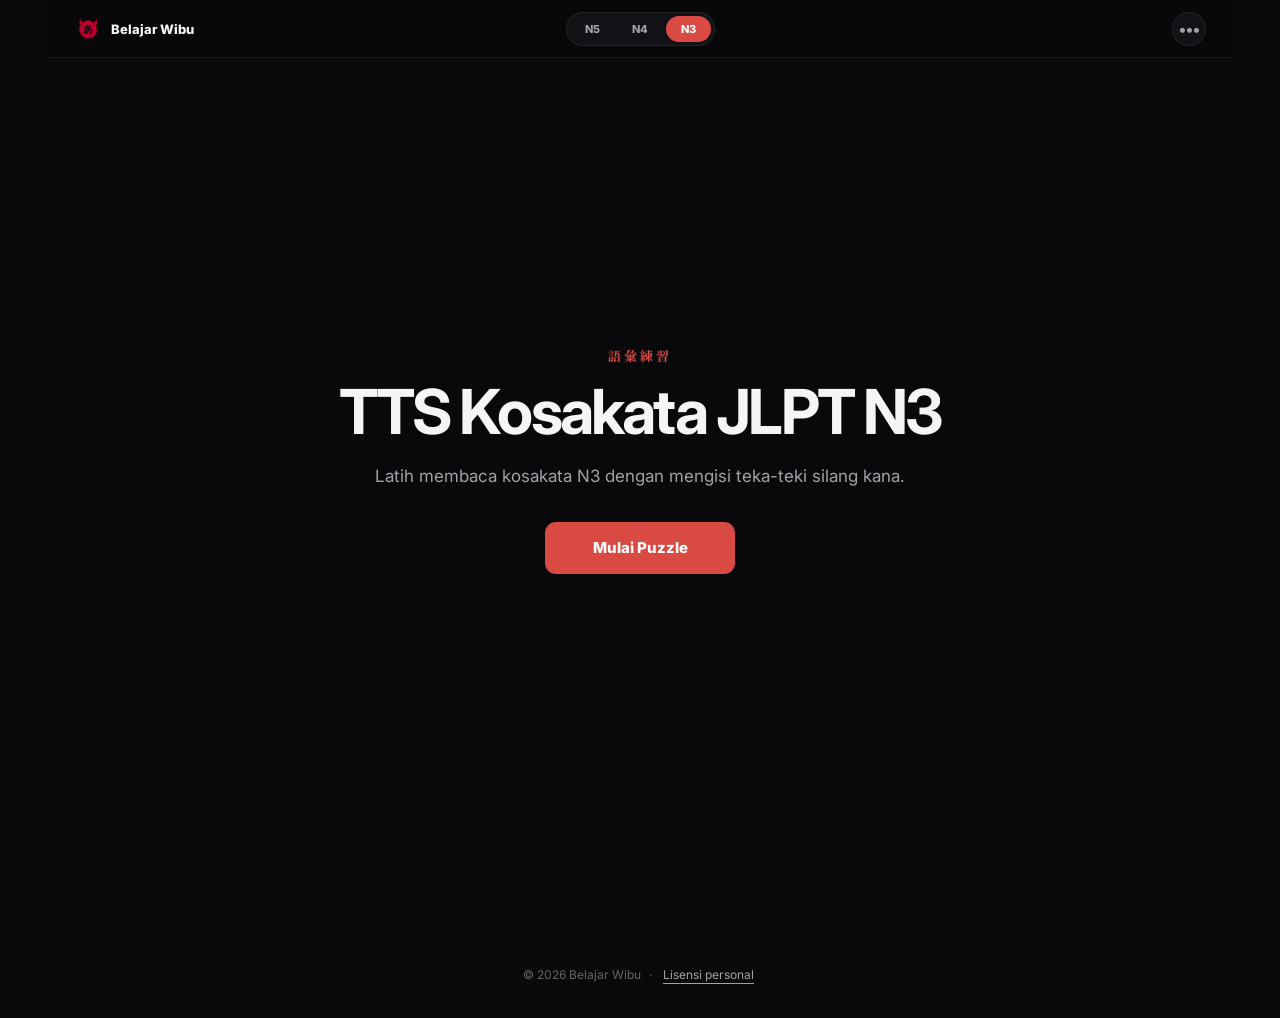
==== commit 0ad9072f: "Add files via upload" ====
--- a/N3/index.html
+++ b/N3/index.html
@@ -2,3092 +2,183 @@
 <html lang="id">
   <head>
     <meta charset="UTF-8" />
+    <script>
+      (function () {
+        var sensitive = ["attempt","attemptId","verify","verifyToken","access","accessToken","sessionToken","session_token","order_id","orderId","snapToken","snap_token","email","whatsapp","phone"];
+        try {
+          var url = new URL(window.location.href), saved = {};
+          sensitive.forEach(function (key) { var value = url.searchParams.get(key); if (value) saved[key] = value; url.searchParams.delete(key); });
+          if (saved.attemptId && !saved.attempt) saved.attempt = saved.attemptId;
+          if (saved.verifyToken && !saved.verify) saved.verify = saved.verifyToken;
+          if (saved.accessToken && !saved.access) saved.access = saved.accessToken;
+          if (Object.keys(saved).length) sessionStorage.setItem("bwtx_return_params_v1", JSON.stringify(saved));
+          url.hash = "";
+          var clean = url.pathname + (url.search || "");
+          if (clean !== location.pathname + location.search || location.hash) history.replaceState(null, "", clean);
+        } catch (error) {}
+      })();
+    </script>
     <meta name="viewport" content="width=device-width, initial-scale=1.0" />
-    <title>TTS N3 by Belajar Wibu</title>
-    <link rel="shortcut icon" href="./favicon.ico?v=2" />
-    <link rel="icon" href="./favicon.ico?v=2" sizes="any" />
-    <link
-      rel="icon"
-      type="image/png"
-      sizes="32x32"
-      href="./favicon-32x32.png?v=2"
-    />
-    <link
-      rel="apple-touch-icon"
-      sizes="180x180"
-      href="./apple-touch-icon.png?v=2"
-    />
-
-    <link
-      href="https://fonts.googleapis.com/css2?family=Inter:wght@300;400;500;600;700;800&family=Noto+Sans+JP:wght@400;500;700&family=Noto+Serif+JP:wght@300;400;600;700&display=swap"
-      rel="stylesheet"
-    />
-    <style>
-      :root {
-        --red: #c0392b;
-        --red-dark: #a93226;
-        --ink: #1a1a1a;
-        --paper: #f9f7f2;
-        --paper-2: #fffdf8;
-        --line: #e5e0d8;
-        --muted: #6b6b6b;
-        --hero: #0d0d0d;
-        --card-dark: #181818;
-        --green: #247a4a;
-        --blue: #286a8f;
-        --wrong: #cf453b;
-        --shadow: rgba(0, 0, 0, 0.34);
-      }
-
-      * {
-        box-sizing: border-box;
-      }
-
-      body {
-        margin: 0;
-        min-height: 100vh;
-        font-family:
-          "Inter",
-          -apple-system,
-          BlinkMacSystemFont,
-          "Hiragino Kana",
-          "Yu Gothic",
-          sans-serif;
-        color: #fff;
-        background:
-          radial-gradient(
-            circle at 50% -20%,
-            rgba(192, 57, 43, 0.26),
-            transparent 34%
-          ),
-          linear-gradient(180deg, #0d0d0d 0%, #111 52%, #0d0d0d 100%);
-        overflow-x: hidden;
-      }
-
-      button,
-      input {
-        font: inherit;
-      }
-
-      .app {
-        width: min(100%, 1060px);
-        margin: 0 auto;
-        padding: 0 20px 34px;
-      }
-
-      .topbar {
-        display: flex;
-        align-items: center;
-        justify-content: space-between;
-        gap: 16px;
-        min-height: 78px;
-        margin: 0 -20px 0;
-        padding: 18px 40px;
-        position: sticky;
-        top: 0;
-        z-index: 10;
-        background: rgba(13, 13, 13, 0.88);
-        backdrop-filter: blur(16px);
-        border-bottom: 0.5px solid rgba(255, 255, 255, 0.07);
-      }
-
-      .brand {
-        display: flex;
-        align-items: center;
-        gap: 12px;
-        min-width: 0;
-      }
-
-      .brand-badge {
-        width: 38px;
-        height: 38px;
-        border-radius: 0;
-        overflow: hidden;
-        flex: 0 0 auto;
-        background: transparent;
-      }
-
-      .brand-badge img {
-        display: block;
-        width: 100%;
-        height: 100%;
-        object-fit: cover;
-      }
-
-      .brand-main {
-        color: #fff;
-        font-size: 15px;
-        font-weight: 700;
-        letter-spacing: -0.01em;
-      }
-
-      .brand-sub {
-        margin-top: 2px;
-        color: rgba(255, 255, 255, 0.38);
-        font-size: 10px;
-        font-weight: 600;
-        letter-spacing: 0.14em;
-        text-transform: uppercase;
-      }
-
-      .hero-mini {
-        position: relative;
-        text-align: center;
-        padding: 48px 0 34px;
-        overflow: hidden;
-      }
-
-      .start-screen {
-        min-height: calc(100vh - 78px);
-        display: grid;
-        align-content: center;
-        gap: 26px;
-        padding: 28px 0 46px;
-      }
-
-      .game-screen {
-        display: none;
-        padding-top: 28px;
-      }
-
-      body.game-active .start-screen {
-        display: none;
-      }
-
-      body.game-active .game-screen {
-        display: block;
-        animation: fadeIn 0.22s ease;
-      }
-
-      @keyframes fadeIn {
-        from {
-          opacity: 0;
-          transform: translateY(8px);
-        }
-        to {
-          opacity: 1;
-          transform: translateY(0);
-        }
-      }
-
-      .hero-bg-text {
-        position: absolute;
-        inset: 50% auto auto 50%;
-        transform: translate(-50%, -50%);
-        font-family: "Noto Serif JP", serif;
-        font-size: clamp(96px, 22vw, 220px);
-        font-weight: 300;
-        color: rgba(255, 255, 255, 0.026);
-        white-space: nowrap;
-        pointer-events: none;
-        user-select: none;
-      }
-
-      .brand-kicker {
-        position: relative;
-        display: inline-flex;
-        align-items: center;
-        gap: 8px;
-        margin-bottom: 18px;
-        border: 0.5px solid rgba(192, 57, 43, 0.32);
-        border-radius: 999px;
-        padding: 6px 18px;
-        background: rgba(192, 57, 43, 0.13);
-        color: rgba(220, 80, 70, 0.95);
-        font-size: 11px;
-        font-weight: 600;
-        letter-spacing: 0.14em;
-        text-transform: uppercase;
-      }
-
-      .brand-kicker::before {
-        content: "";
-        width: 6px;
-        height: 6px;
-        border-radius: 50%;
-        background: var(--red);
-      }
-
-      h1 {
-        position: relative;
-        margin: 0;
-        font-size: clamp(34px, 7vw, 64px);
-        line-height: 1.06;
-        letter-spacing: -0.03em;
-        font-weight: 700;
-      }
-
-      h1 span {
-        color: var(--red);
-      }
-
-      .hero-kanji {
-        position: relative;
-        display: block;
-        margin-bottom: 14px;
-        font-family: "Noto Serif JP", serif;
-        color: rgba(255, 255, 255, 0.26);
-        font-size: clamp(13px, 2vw, 16px);
-        letter-spacing: 0.35em;
-        font-weight: 300;
-      }
-
-      .hero-sub {
-        position: relative;
-        max-width: 580px;
-        margin: 14px auto 0;
-        color: rgba(255, 255, 255, 0.48);
-        font-size: clamp(14px, 2vw, 17px);
-        line-height: 1.7;
-      }
-
-      .start-actions {
-        position: relative;
-        display: flex;
-        flex-wrap: wrap;
-        justify-content: center;
-        gap: 12px;
-        margin-top: 28px;
-      }
-
-      .start-actions .btn {
-        min-width: 160px;
-        padding-inline: 24px;
-      }
-
-      #resume-btn {
-        display: none;
-      }
-
-      .start-actions.has-progress #resume-btn {
-        display: inline-flex;
-        align-items: center;
-        justify-content: center;
-        order: 1;
-      }
-
-      .start-actions.has-progress #start-btn {
-        order: 2;
-      }
-
-      .start-actions.has-progress #start-help-btn {
-        order: 3;
-      }
-
-      .start-insights {
-        display: grid;
-        grid-template-columns: repeat(3, minmax(0, 1fr));
-        gap: 12px;
-        max-width: 760px;
-        margin: 0 auto;
-      }
-
-      .insight-card {
-        border: 0.5px solid rgba(255, 255, 255, 0.08);
-        border-radius: 18px;
-        background: rgba(255, 255, 255, 0.055);
-        padding: 18px 16px;
-        text-align: center;
-      }
-
-      .insight-num {
-        color: #fff;
-        font-size: 26px;
-        font-weight: 700;
-        letter-spacing: -0.03em;
-      }
-
-      .insight-label {
-        margin-top: 5px;
-        color: rgba(255, 255, 255, 0.42);
-        font-size: 13px;
-        line-height: 1.45;
-      }
-
-      .resume-note {
-        display: none;
-        position: relative;
-        max-width: 520px;
-        margin: 16px auto 0;
-        border: 0.5px solid rgba(192, 57, 43, 0.32);
-        border-radius: 999px;
-        padding: 8px 16px;
-        color: rgba(255, 255, 255, 0.64);
-        background: rgba(192, 57, 43, 0.12);
-        font-size: 13px;
-        text-align: center;
-      }
-
-      .resume-note.show {
-        display: block;
-      }
-
-      .top-actions {
-        display: flex;
-        gap: 8px;
-      }
-
-      .icon-btn {
-        width: 38px;
-        height: 38px;
-        display: inline-grid;
-        place-items: center;
-        border: 0.5px solid rgba(255, 255, 255, 0.2);
-        border-radius: 999px;
-        background: transparent;
-        color: rgba(255, 255, 255, 0.66);
-        cursor: pointer;
-        transition:
-          border-color 0.2s,
-          color 0.2s,
-          background 0.2s;
-      }
-
-      .icon-btn:hover {
-        color: #fff;
-        border-color: rgba(255, 255, 255, 0.5);
-      }
-
-      .stats {
-        display: grid;
-        grid-template-columns: repeat(2, 1fr);
-        gap: 8px;
-        margin: 0 auto 18px;
-        max-width: 430px;
-      }
-
-      .stat {
-        min-width: 0;
-        border: 0.5px solid rgba(255, 255, 255, 0.1);
-        border-radius: 14px;
-        padding: 10px 12px;
-        background: rgba(255, 255, 255, 0.055);
-      }
-
-      .stat span {
-        display: block;
-        color: rgba(255, 255, 255, 0.38);
-        font-size: 10px;
-        font-weight: 800;
-        letter-spacing: 0.12em;
-        text-transform: uppercase;
-        white-space: nowrap;
-      }
-
-      .stat strong {
-        display: block;
-        margin-top: 2px;
-        font-size: 18px;
-        line-height: 1.1;
-        color: #fff;
-      }
-
-      .main {
-        display: grid;
-        grid-template-columns: minmax(0, 1fr) 310px;
-        gap: 20px;
-        align-items: start;
-      }
-
-      .board-area {
-        display: grid;
-        gap: 12px;
-        justify-items: center;
-      }
-
-      .board-shell {
-        width: min(100%, 430px);
-        border: 0.5px solid rgba(255, 255, 255, 0.08);
-        border-radius: 14px;
-        background: #111;
-        padding: 10px;
-        box-shadow: 0 24px 70px var(--shadow);
-      }
-
-      #crossword-grid {
-        display: grid;
-        grid-template-columns: repeat(9, 1fr);
-        grid-template-rows: repeat(9, 1fr);
-        gap: 3px;
-        aspect-ratio: 1;
-      }
-
-      .cell {
-        position: relative;
-        min-width: 0;
-        aspect-ratio: 1;
-      }
-
-      .cell.blocked {
-        border-radius: 5px;
-        background: linear-gradient(135deg, #1a1a1a, #282828);
-      }
-
-      .cell input {
-        width: 100%;
-        height: 100%;
-        border: 1px solid #d9d0bf;
-        border-radius: 5px;
-        outline: none;
-        padding: 0;
-        text-align: center;
-        font-family: "Noto Sans JP", sans-serif;
-        font-size: clamp(16px, 5.4vw, 24px);
-        font-weight: 700;
-        color: var(--ink);
-        background: var(--paper-2);
-        caret-color: transparent;
-        -webkit-text-size-adjust: 100%;
-      }
-
-      .cell input:focus,
-      .cell input.highlighted {
-        border-color: var(--red);
-        background: #fff4ee;
-        box-shadow: inset 0 0 0 2px rgba(192, 57, 43, 0.14);
-      }
-
-      .cell input.active-cell {
-        border-color: var(--red);
-        background: #fff0e9;
-        box-shadow:
-          inset 0 0 0 2px rgba(192, 57, 43, 0.28),
-          0 0 0 2px rgba(192, 57, 43, 0.42);
-        z-index: 3;
-      }
-
-      .cell input.locked {
-        cursor: default;
-      }
-
-      .cell input.correct {
-        color: var(--green);
-        border-color: var(--green);
-        background: #e3f3e8;
-      }
-
-      .cell input.hint {
-        color: var(--blue);
-        border-color: var(--blue);
-        background: #e5f2f8;
-      }
-
-      .cell input.compact-kana {
-        font-size: clamp(12px, 4vw, 18px);
-        letter-spacing: 0;
-      }
-
-      .cell input.wrong {
-        color: var(--wrong);
-        border-color: var(--wrong);
-        background: #ffe2df;
-        animation: shake 0.26s ease;
-      }
-
-      .cell-number {
-        position: absolute;
-        top: 3px;
-        left: 4px;
-        z-index: 2;
-        color: var(--red);
-        font-size: 9px;
-        font-weight: 800;
-        line-height: 1;
-        pointer-events: none;
-      }
-
-      @keyframes shake {
-        0%,
-        100% {
-          transform: translateX(0);
-        }
-        25% {
-          transform: translateX(-3px);
-        }
-        75% {
-          transform: translateX(3px);
-        }
-      }
-
-      .controls {
-        width: min(100%, 430px);
-        display: grid;
-        grid-template-columns: 1.2fr 0.9fr 0.9fr 1fr;
-        gap: 8px;
-      }
-
-      .clue-toast {
-        width: min(100%, 430px);
-        min-height: 42px;
-        position: fixed;
-        left: 50%;
-        bottom: max(14px, env(safe-area-inset-bottom));
-        z-index: 12;
-        display: flex;
-        align-items: center;
-        justify-content: center;
-        border: 0.5px solid rgba(255, 255, 255, 0.14);
-        border-radius: 999px;
-        padding: 9px 12px;
-        background: rgba(13, 13, 13, 0.92);
-        color: #fff;
-        box-shadow: 0 18px 42px rgba(0, 0, 0, 0.34);
-        font-size: 13px;
-        font-weight: 800;
-        text-align: center;
-        line-height: 1.35;
-        opacity: 0;
-        transform: translate(-50%, 8px);
-        pointer-events: none;
-        transition:
-          opacity 0.18s ease,
-          transform 0.18s ease;
-      }
-
-      .clue-toast.show {
-        opacity: 1;
-        transform: translate(-50%, 0);
-      }
-
-      .clue-toast strong {
-        color: var(--red);
-      }
-
-      .btn {
-        min-height: 42px;
-        border: 0;
-        border-radius: 999px;
-        padding: 9px 10px;
-        font-size: 13px;
-        font-weight: 800;
-        cursor: pointer;
-        transition:
-          transform 0.2s,
-          background 0.2s,
-          border-color 0.2s;
-      }
-
-      .btn:hover {
-        transform: scale(0.985);
-      }
-      .btn-primary {
-        background: var(--red);
-        color: #fff;
-      }
-      .btn-primary:hover {
-        background: var(--red-dark);
-      }
-      .btn-gold {
-        background: #252525;
-        color: #fff;
-        border: 0.5px solid rgba(255, 255, 255, 0.13);
-      }
-      .btn-light {
-        background: transparent;
-        color: rgba(255, 255, 255, 0.7);
-        border: 0.5px solid rgba(255, 255, 255, 0.18);
-      }
-      .btn:disabled {
-        opacity: 0.45;
-        cursor: not-allowed;
-      }
-
-      .status {
-        min-height: 22px;
-        color: rgba(255, 255, 255, 0.42);
-        font-size: 12px;
-        font-weight: 700;
-        text-align: center;
-      }
-
-      .panel {
-        border: 0.5px solid rgba(255, 255, 255, 0.08);
-        border-radius: 16px;
-        background: var(--card-dark);
-        overflow: hidden;
-      }
-
-      .tabs {
-        display: grid;
-        grid-template-columns: 1fr 1fr;
-        border-bottom: 0.5px solid rgba(255, 255, 255, 0.08);
-      }
-
-      .tab {
-        border: 0;
-        background: transparent;
-        padding: 12px 10px;
-        color: rgba(255, 255, 255, 0.42);
-        font-size: 12px;
-        font-weight: 900;
-        cursor: pointer;
-      }
-
-      .tab.active {
-        color: #fff;
-        background: rgba(192, 57, 43, 0.22);
-      }
-
-      .clues {
-        max-height: 480px;
-        overflow: auto;
-        padding: 8px;
-      }
-
-      .clue-list {
-        display: none;
-        list-style: none;
-        margin: 0;
-        padding: 0;
-      }
-
-      .clue-list.active {
-        display: grid;
-        gap: 6px;
-      }
-
-      .clue-item {
-        display: grid;
-        grid-template-columns: 28px 1fr;
-        gap: 6px;
-        align-items: start;
-        border-radius: 7px;
-        padding: 8px;
-        color: rgba(255, 255, 255, 0.76);
-        font-size: 13px;
-        line-height: 1.35;
-        cursor: pointer;
-      }
-
-      .clue-item.active {
-        background: rgba(192, 57, 43, 0.18);
-        color: #fff;
-      }
-
-      .clue-item.solved {
-        color: #72d69b;
-        text-decoration: line-through;
-        text-decoration-thickness: 2px;
-      }
-
-      .clue-num {
-        color: var(--red);
-        font-weight: 900;
-      }
-
-      .help {
-        padding: 12px;
-        border-top: 0.5px solid rgba(255, 255, 255, 0.08);
-        color: rgba(255, 255, 255, 0.42);
-        font-size: 12px;
-        line-height: 1.5;
-      }
-
-      .modal {
-        position: fixed;
-        inset: 0;
-        z-index: 20;
-        display: none;
-        align-items: center;
-        justify-content: center;
-        padding: 18px;
-        background: rgba(0, 0, 0, 0.66);
-      }
-
-      .modal.show {
-        display: flex;
-      }
-
-      .modal-card {
-        width: min(100%, 430px);
-        max-height: min(720px, 90vh);
-        overflow: auto;
-        border-radius: 12px;
-        background: var(--paper);
-        color: var(--ink);
-        box-shadow: 0 24px 80px rgba(0, 0, 0, 0.32);
-      }
-
-      .modal-head {
-        display: flex;
-        align-items: center;
-        justify-content: space-between;
-        gap: 12px;
-        border-bottom: 0.5px solid var(--line);
-        padding: 14px 16px;
-      }
-
-      .modal-title {
-        margin: 0;
-        font-family: "Inter", sans-serif;
-        font-size: 21px;
-      }
-
-      .modal-body {
-        padding: 14px 16px 18px;
-        font-size: 14px;
-        line-height: 1.55;
-      }
-
-      .help-list {
-        display: grid;
-        gap: 10px;
-        margin: 0;
-        padding: 0;
-        list-style: none;
-      }
-
-      .help-list li {
-        border: 1px solid var(--line);
-        border-radius: 10px;
-        padding: 10px 12px;
-        background: rgba(255, 255, 255, 0.56);
-      }
-
-      .help-list strong {
-        display: block;
-        margin-bottom: 3px;
-        color: var(--ink);
-        font-size: 13px;
-      }
-
-      .help-list span {
-        color: var(--muted);
-        font-size: 13px;
-      }
-
-      .result-list {
-        display: grid;
-        gap: 8px;
-        margin-top: 12px;
-      }
-
-      .result-item {
-        display: grid;
-        grid-template-columns: minmax(132px, 44%) 1fr;
-        gap: 14px;
-        align-items: center;
-        border: 1px solid var(--line);
-        border-radius: 8px;
-        padding: 8px;
-        background: rgba(255, 255, 255, 0.5);
-      }
-
-      .jp {
-        font-family: "Noto Serif JP", serif;
-        font-size: clamp(16px, 4vw, 20px);
-        font-weight: 700;
-        white-space: nowrap;
-        overflow: hidden;
-        text-overflow: ellipsis;
-        line-height: 1.25;
-      }
-
-      .romaji {
-        color: var(--muted);
-        font-size: 12px;
-        font-weight: 800;
-        overflow-wrap: anywhere;
-      }
-
-      .meaning {
-        font-size: 13px;
-        font-weight: 700;
-      }
-
-      .modal-actions {
-        display: grid;
-        grid-template-columns: 1fr 1fr;
-        gap: 8px;
-        padding: 0 16px 16px;
-      }
-
-      .modal-card .btn-light {
-        color: var(--ink);
-        background: #ebe5d9;
-        border-color: var(--line);
-      }
-
-      .tts-checkout-modal {
-        z-index: 300;
-        background:
-          radial-gradient(
-            circle at 50% 18%,
-            rgba(192, 57, 43, 0.22),
-            transparent 23rem
-          ),
-          rgba(0, 0, 0, 0.72);
-        backdrop-filter: blur(9px);
-        -webkit-backdrop-filter: blur(9px);
-      }
-
-      .tts-checkout-card {
-        width: min(520px, 100%);
-        max-height: calc(100vh - 36px);
-        overflow: auto;
-        border-radius: 30px;
-        padding: clamp(20px, 4vw, 26px);
-        background: rgba(18, 18, 18, 0.98);
-        color: #fff;
-        border: 1px solid rgba(255, 255, 255, 0.1);
-        box-shadow: 0 24px 60px rgba(0, 0, 0, 0.42);
-        font-family:
-          Inter,
-          ui-sans-serif,
-          system-ui,
-          -apple-system,
-          BlinkMacSystemFont,
-          "Segoe UI",
-          sans-serif;
-        letter-spacing: 0;
-      }
-
-      .tts-checkout-head {
-        display: grid;
-        grid-template-columns: minmax(0, 1fr) auto;
-        align-items: start;
-        gap: 18px;
-        margin-bottom: 14px;
-        padding: 0;
-      }
-
-      .tts-checkout-kicker {
-        display: none;
-      }
-
-      .tts-checkout-title {
-        margin: 0 0 4px;
-        color: #fff;
-        font-family:
-          "Inter",
-          -apple-system,
-          BlinkMacSystemFont,
-          "Segoe UI",
-          sans-serif;
-        font-size: clamp(28px, 5vw, 36px);
-        line-height: 1.02;
-        letter-spacing: -0.04em;
-        font-weight: 700;
-        padding-right: 8px;
-      }
-
-      .tts-checkout-close {
-        width: 40px;
-        height: 40px;
-        min-width: 40px;
-        min-height: 40px;
-        padding: 0;
-        border-radius: 999px;
-        background: rgba(255, 255, 255, 0.07);
-        border: 1px solid rgba(255, 255, 255, 0.1);
-        color: rgba(255, 255, 255, 0.72);
-        box-shadow: none;
-        display: inline-flex;
-        align-items: center;
-        justify-content: center;
-        justify-self: end;
-        margin-top: 1px;
-        font-size: 22px;
-        line-height: 1;
-        transition:
-          background 0.18s ease,
-          color 0.18s ease,
-          transform 0.18s ease;
-      }
-
-      .tts-checkout-close:hover {
-        background: var(--red);
-        border-color: var(--red);
-        color: #fff;
-        transform: rotate(90deg) scale(1.03);
-      }
-
-      .tts-checkout-body {
-        padding: 0;
-      }
-
-      .tts-checkout-subtitle {
-        margin: 0;
-        color: rgba(255, 255, 255, 0.54);
-        font-size: 13px;
-        font-weight: 650;
-        line-height: 1.45;
-      }
-
-      .tts-checkout-form {
-        display: grid;
-        gap: 10px;
-        font-family:
-          -apple-system, BlinkMacSystemFont, "Segoe UI", Roboto, Arial,
-          sans-serif;
-      }
-
-      .tts-checkout-field {
-        display: grid;
-        gap: 6px;
-        color: rgba(255, 255, 255, 0.84);
-        font-size: 13px;
-        font-weight: 700;
-        text-transform: none;
-        letter-spacing: 0;
-      }
-
-      .tts-checkout-field input {
-        width: 100%;
-        border: 1px solid rgba(255, 255, 255, 0.11);
-        border-radius: 16px;
-        padding: 14px 16px;
-        background: rgba(255, 255, 255, 0.065);
-        color: #fff;
-        font:
-          600 15px/1.4 -apple-system,
-          BlinkMacSystemFont,
-          "Segoe UI",
-          Roboto,
-          Arial,
-          sans-serif;
-        outline: none;
-        text-transform: none;
-        letter-spacing: 0;
-      }
-
-      .tts-checkout-field input::placeholder {
-        color: rgba(255, 255, 255, 0.42);
-      }
-
-      .tts-checkout-field input:focus {
-        border-color: rgba(192, 57, 43, 0.55);
-        box-shadow: 0 0 0 4px rgba(192, 57, 43, 0.12);
-      }
-
-      .tts-checkout-error {
-        min-height: 20px;
-        padding: 0;
-        background: transparent;
-        color: #ff9c92;
-        font:
-          650 13px/1.5 -apple-system,
-          BlinkMacSystemFont,
-          "Segoe UI",
-          Roboto,
-          Arial,
-          sans-serif;
-      }
-
-      .tts-checkout-error:empty {
-        display: none;
-      }
-
-      .tts-checkout-submit {
-        width: 100%;
-        min-height: 54px;
-        margin-top: 0;
-        border: 0;
-        border-radius: 16px;
-        padding: 14px 16px;
-        background: linear-gradient(180deg, #d44336 0%, #bd3027 100%);
-        color: #fff;
-        box-shadow:
-          0 18px 38px rgba(192, 57, 43, 0.32),
-          inset 0 1px 0 rgba(255, 255, 255, 0.12);
-        font-size: 16px;
-        font-weight: 850;
-        text-align: center;
-      }
-
-      .tts-checkout-submit:hover {
-        background: linear-gradient(180deg, #dc493b 0%, #c0392b 100%);
-        transform: none;
-      }
-
-      .tts-checkout-submit,
-      .tts-checkout-later {
-        transition:
-          background 0.18s ease,
-          color 0.18s ease,
-          border-color 0.18s ease,
-          box-shadow 0.18s ease;
-      }
-
-      .tts-checkout-later:hover {
-        background: rgba(255, 255, 255, 0.06);
-        color: rgba(255, 255, 255, 0.78);
-        transform: none;
-      }
-
-      .tts-checkout-submit:disabled {
-        opacity: 0.55;
-        cursor: not-allowed;
-      }
-
-      .tts-checkout-later {
-        width: 100%;
-        min-height: 50px;
-        border: 1px solid rgba(255, 255, 255, 0.08);
-        border-radius: 16px;
-        padding: 12px 14px;
-        background: rgba(255, 255, 255, 0.035);
-        color: rgba(255, 255, 255, 0.58);
-        font-size: 14px;
-        font-weight: 700;
-        text-align: center;
-      }
-
-      .tts-voucher-toggle {
-        width: fit-content;
-        min-height: auto;
-        margin-top: 2px;
-        margin-bottom: 10px;
-        padding: 0;
-        border: 0;
-        background: transparent;
-        box-shadow: none;
-        color: #ff9c92;
-        font-size: 13px;
-        font-weight: 800;
-        line-height: 1.5;
-        cursor: pointer;
-        text-align: left;
-      }
-
-      .tts-voucher-toggle:hover {
-        color: #ffb8b1;
-        transform: none;
-      }
-
-      .tts-voucher-field {
-        display: none !important;
-      }
-
-      .tts-voucher-field.active {
-        display: grid !important;
-      }
-
-      .footer {
-        margin-top: 46px;
-        padding: 22px 0 6px;
-        color: rgba(255, 255, 255, 0.28);
-        font-size: 13px;
-        text-align: center;
-      }
-
-      @media (max-width: 820px) {
-        .main {
-          grid-template-columns: 1fr;
-        }
-        .panel {
-          width: 100%;
-        }
-        .clues {
-          max-height: none;
-        }
-        .start-insights {
-          grid-template-columns: 1fr;
-          max-width: 430px;
-        }
-      }
-
-      @media (max-width: 420px) {
-        .app {
-          padding-inline: 10px;
-        }
-        .topbar {
-          align-items: center;
-          margin-inline: -10px;
-          padding: 14px 14px;
-          min-height: 66px;
-        }
-        .brand-badge {
-          width: 34px;
-          height: 34px;
-          border-radius: 0;
-        }
-        .brand-main {
-          font-size: 14px;
-        }
-        .brand-sub {
-          font-size: 9px;
-        }
-        .hero-mini {
-          padding: 34px 0 24px;
-        }
-        .hero-sub {
-          font-size: 14px;
-        }
-        .start-screen {
-          min-height: calc(100vh - 66px);
-          padding-top: 14px;
-        }
-        .start-actions {
-          display: grid;
-        }
-        .start-actions .btn {
-          width: 100%;
-        }
-        .stats {
-          gap: 6px;
-        }
-        .stat {
-          padding: 7px 8px;
-        }
-        .stat strong {
-          font-size: 16px;
-        }
-        .board-shell {
-          padding: 7px;
-          border-radius: 8px;
-        }
-        #crossword-grid {
-          gap: 2px;
-        }
-        .cell input {
-          border-radius: 4px;
-        }
-        .cell-number {
-          font-size: 8px;
-          top: 2px;
-          left: 3px;
-        }
-        .controls {
-          grid-template-columns: 1fr;
-        }
-        .btn {
-          min-height: 40px;
-        }
-        .result-item {
-          grid-template-columns: minmax(118px, 42%) 1fr;
-          gap: 10px;
-        }
-        .jp {
-          font-size: 16px;
-        }
-        .clue-toast {
-          top: max(76px, env(safe-area-inset-top));
-          bottom: auto;
-          width: calc(100% - 24px);
-          transform: translate(-50%, -8px);
-        }
-        .clue-toast.show {
-          transform: translate(-50%, 0);
-        }
-      }
-    </style>
+    <title>TTS Kosakata JLPT N3 | Belajar Wibu</title>
+    <meta name="description" content="Latihan membaca kosakata JLPT N3 melalui teka-teki silang kana." />
+    <link rel="shortcut icon" href="../favicon.ico?v=4" />
+    <link rel="icon" type="image/png" sizes="32x32" href="../favicon-32x32.png?v=4" />
+    <link rel="apple-touch-icon" sizes="180x180" href="../apple-touch-icon.png?v=4" />
+    <link href="https://fonts.googleapis.com/css2?family=Inter:wght@400;500;600;700;800&family=Noto+Sans+JP:wght@400;500;700&family=Noto+Serif+JP:wght@500;700&display=swap" rel="stylesheet" />
+    <link rel="stylesheet" href="../assets/tts-style.css?v=0.6.6" />
   </head>
-  <body>
+  <body data-level="N3" data-product-key="tts_n3_30d" data-bwtx-page="tts_n3">
     <main class="app">
       <header class="topbar">
-        <div class="brand">
-          <div class="brand-badge"><img src="./favicon.png" alt="" /></div>
-          <div>
-            <div class="brand-main">Belajar Wibu</div>
-            <div class="brand-sub">TTS Kosakata N3</div>
-          </div>
-        </div>
+        <a class="brand" href="../" aria-label="Belajar Wibu TTS"><img src="../favicon.png" alt="" /><span>Belajar Wibu</span></a>
+        <nav class="level-nav" aria-label="Pilih level TTS">
+          <a class="level-link" data-level="N5" href="../N5/"><span>N5</span><small></small></a>
+          <a class="level-link" data-level="N4" href="../N4/"><span>N4</span><small></small></a>
+          <a class="level-link current" data-level="N3" href="../N3/"><span>N3</span><small></small></a>
+        </nav>
         <div class="top-actions">
-          <button
-            class="icon-btn"
-            id="help-btn"
-            aria-label="Cara pakai"
-            title="Cara pakai"
-          >
-            ?
-          </button>
-          <button
-            class="icon-btn"
-            id="license-btn"
-            aria-label="Lisensi"
-            title="Lisensi"
-          >
-            i
-          </button>
+          <details class="account-menu" id="account-menu">
+            <summary class="icon-btn" aria-label="Menu" title="Menu">•••</summary>
+            <div class="account-popover">
+              <div class="account-status" id="tts-access-expiry">Satu puzzle gratis tersedia.</div>
+              <button type="button" class="menu-btn game-menu-item" id="menu-help-btn">Cara Pakai</button>
+              <button type="button" class="menu-btn game-menu-item" id="menu-new-btn">Mulai Puzzle Baru</button>
+              <button type="button" class="menu-btn" id="login-open-btn">Masuk dengan data pembelian</button>
+              <button type="button" class="menu-btn" id="logout-access-btn" hidden>Keluar dari Perangkat</button>
+            </div>
+          </details>
         </div>
       </header>
 
       <section class="start-screen" id="start-screen">
-        <div class="hero-mini">
-          <div class="hero-bg-text">語彙</div>
-          <div class="brand-kicker">Latihan Interaktif</div>
-          <span class="hero-kanji">語彙練習</span>
-          <h1>TTS N3 <span>by Belajar Wibu</span></h1>
-          <p class="hero-sub">
-            Latih kosakata JLPT N3 lewat teka-teki silang hiragana acak.
-            Progress otomatis tersimpan, jadi kamu bisa lanjut kapan saja.
-          </p>
-          <div class="resume-note" id="resume-note">
-            Progress terakhir ditemukan. Kamu bisa lanjut atau mulai puzzle
-            baru.
-          </div>
-          <div class="start-actions" id="start-actions">
-            <button class="btn btn-primary" id="start-btn">
-              Mulai Latihan
-            </button>
-            <button class="btn btn-primary" id="resume-btn">
-              Lanjutkan Progress
-            </button>
-            <button class="btn btn-light" id="start-help-btn">
-              Cara Pakai
-            </button>
-          </div>
-        </div>
-
-        <div class="start-insights">
-          <div class="insight-card">
-            <div class="insight-num" id="stock-progress">0/0</div>
-            <div class="insight-label">kosakata sudah dimainkan</div>
-          </div>
-          <div class="insight-card">
-            <div class="insight-num">15</div>
-            <div class="insight-label">soal acak setiap puzzle</div>
-          </div>
-          <div class="insight-card">
-            <div class="insight-num">3</div>
-            <div class="insight-label">hint per puzzle</div>
-          </div>
+        <div class="hero-simple">
+          <div class="hero-kanji">語彙練習</div>
+          <h1>TTS Kosakata JLPT N3</h1>
+          <p>Latih membaca kosakata N3 dengan mengisi teka-teki silang kana.</p>
+          <button class="btn btn-primary hero-start" id="start-btn" type="button">Mulai Puzzle</button>
+          <button class="resume-link" id="resume-btn" type="button">Lanjutkan puzzle terakhir</button>
         </div>
       </section>
 
       <section class="game-screen" id="game-screen">
-        <section class="stats" aria-label="Statistik latihan">
-          <div class="stat"><span>Hint</span><strong id="hints">3</strong></div>
-          <div class="stat">
-            <span>Selesai</span><strong id="completed">0</strong>
+        <div class="active-clue" id="active-clue" aria-live="polite">
+          <div class="active-clue-topline"><span class="active-clue-label">Petunjuk aktif</span></div>
+          <div class="active-clue-copy">
+            <strong id="active-clue-title">Pilih kotak atau petunjuk.</strong>
+            <span id="active-clue-meaning"></span>
+            <div class="active-example" id="active-example" hidden><span id="active-example-jp"></span><small id="active-example-id"></small></div>
           </div>
-        </section>
+          <input class="direct-entry" id="word-entry-input" type="text" inputmode="text" autocomplete="off" autocapitalize="none" spellcheck="false" aria-label="Ketik jawaban untuk petunjuk aktif" />
+        </div>
 
         <section class="main">
           <div class="board-area">
-            <div class="board-shell">
-              <div
-                id="crossword-grid"
-                aria-label="Papan teka-teki silang"
-              ></div>
+            <div class="board-shell"><div id="crossword-grid" aria-label="Papan teka-teki silang"></div></div>
+            <div class="controls">
+              <button class="btn btn-primary" id="check-btn" type="button">Cek</button>
+              <button class="btn btn-secondary" id="hint-btn" type="button">3 Hint</button>
+              <button class="btn btn-secondary" id="give-up-btn" type="button">Menyerah</button>
             </div>
-            <div class="controls">
-              <button class="btn btn-primary" id="check-btn">
-                Cek Jawaban
-              </button>
-              <button class="btn btn-gold" id="hint-btn">Hint</button>
-              <button class="btn btn-light" id="give-up-btn">Menyerah</button>
-              <button class="btn btn-light" id="new-btn">Puzzle Baru</button>
-            </div>
-            <div class="clue-toast" id="clue-toast" aria-live="polite"></div>
-            <div class="status" id="status">
-              Ketik romaji, misalnya ga menjadi が.
-            </div>
+                        <div class="status" id="status" aria-live="polite"></div>
           </div>
 
-          <aside class="panel" aria-label="Petunjuk">
-            <div class="tabs">
-              <button class="tab active" data-tab="A">Mendatar</button>
-              <button class="tab" data-tab="D">Menurun</button>
+          <aside class="panel" aria-label="Daftar petunjuk">
+            <div class="clue-tabs" role="tablist" aria-label="Arah petunjuk">
+              <button class="clue-tab active" id="clue-tab-A" type="button" role="tab" aria-selected="true" aria-controls="clue-panel-A" data-dir="A">Mendatar</button>
+              <button class="clue-tab" id="clue-tab-D" type="button" role="tab" aria-selected="false" aria-controls="clue-panel-D" data-dir="D">Menurun</button>
             </div>
-            <div class="clues">
-              <ol class="clue-list active" id="clues-A"></ol>
-              <ol class="clue-list" id="clues-D"></ol>
-            </div>
-            <div class="help">
-              Pilih kotak atau petunjuk, lalu ketik romaji. Tap kotak
-              persilangan untuk mengganti arah.
-            </div>
+            <section class="clue-section active" id="clue-panel-A" role="tabpanel" aria-labelledby="clue-tab-A"><ol class="clue-list" id="clues-A"></ol></section>
+            <section class="clue-section" id="clue-panel-D" role="tabpanel" aria-labelledby="clue-tab-D" hidden><ol class="clue-list" id="clues-D"></ol></section>
           </aside>
         </section>
       </section>
 
-      <footer class="footer">© 2026 · Belajar Wibu</footer>
+      <footer class="footer">© 2026 Belajar Wibu <span>·</span> <button type="button" id="license-footer-btn">Lisensi personal</button></footer>
     </main>
 
-    <div
-      class="modal"
-      id="help-modal"
-      role="dialog"
-      aria-modal="true"
-      aria-labelledby="help-title"
-    >
-      <div class="modal-card">
-        <div class="modal-head">
-          <h2 class="modal-title" id="help-title">Cara Pakai</h2>
-          <button
-            class="icon-btn modal-close"
-            data-close="help-modal"
-            aria-label="Tutup"
-          >
-            x
-          </button>
-        </div>
-        <div class="modal-body">
-          <ul class="help-list">
-            <li>
-              <strong>1. Pilih kotak</strong
-              ><span>Tap kotak kosong atau tap petunjuk mendatar/menurun.</span>
-            </li>
-            <li>
-              <strong>2. Ketik romaji</strong
-              ><span>Misal ketik <code>mizu</code>, otomatis jadi みず.</span>
-            </li>
-            <li>
-              <strong>3. Untuk ん</strong><span>Ketik <code>nn</code>.</span>
-            </li>
-            <li>
-              <strong>4. Kana gabungan otomatis</strong
-              ><span
-                ><code>cha</code>, <code>kyu</code>, <code>sho</code> masuk
-                sebagai satu kotak.</span
-              >
-            </li>
-            <li>
-              <strong>5. Pakai hint bila perlu</strong
-              ><span>Setiap puzzle punya 3 hint.</span>
-            </li>
-            <li>
-              <strong>6. Progress tersimpan</strong
-              ><span
-                >Kalau belum selesai, puzzle akan lanjut lagi saat dibuka.</span
-              >
-            </li>
-          </ul>
-        </div>
+    <div class="modal" id="help-modal" role="dialog" aria-modal="true" aria-labelledby="help-title"><div class="modal-card">
+      <div class="modal-head"><h2 class="modal-title" id="help-title">Cara Pakai</h2><button class="icon-btn modal-close" type="button" data-close="help-modal" aria-label="Tutup">×</button></div>
+      <div class="modal-body"><ol class="help-list">
+        <li><strong>Pilih petunjuk atau kotak.</strong><span>Kata kanji ditampilkan sebagai petunjuk. Kata kana disembunyikan sampai jawaban benar.</span></li>
+        <li><strong>Ketik cara bacanya secara alami.</strong><span><code>jinsei</code> menjadi じんせい, <code>shu</code> menjadi し・ゅ, dan <code>kitte</code> menjadi き・っ・て.</span></li>
+        <li><strong>Katakana tetap ditulis sebagai katakana.</strong><span><code>koohii</code> atau <code>ko-hi-</code> menjadi コ・ー・ヒ・ー.</span></li>
+        <li><strong>Ketik langsung ke kotak.</strong><span>Pilih kotak atau petunjuk pada papan 9×9, lalu ketik romaji atau kana. Hasilnya langsung muncul pada grid.</span></li>
+        <li><strong>Periksa jawaban yang sudah diisi.</strong><span>Tekan Enter atau tombol Cek. Kotak kosong tidak dianggap salah.</span></li>
+        <li><strong>Progress tersimpan otomatis.</strong><span>Kamu bisa melanjutkan puzzle yang belum selesai dari halaman awal.</span></li>
+      </ol></div>
+    </div></div>
+
+    <div class="modal" id="license-modal" role="dialog" aria-modal="true" aria-labelledby="license-title"><div class="modal-card">
+      <div class="modal-head"><h2 class="modal-title" id="license-title">Lisensi Personal</h2><button class="icon-btn modal-close" type="button" data-close="license-modal" aria-label="Tutup">×</button></div>
+      <div class="modal-body"><p>Produk ini untuk penggunaan pribadi. File dan akses tidak boleh dijual ulang, dibagikan ulang, atau digunakan sebagai materi komersial tanpa izin.</p></div>
+    </div></div>
+
+    <div class="modal" id="result-modal" role="dialog" aria-modal="true" aria-labelledby="result-title"><div class="modal-card result-card">
+      <div class="modal-head"><h2 class="modal-title jp-title" id="result-title">おつかれさま！</h2><button class="icon-btn modal-close" type="button" data-close="result-modal" aria-label="Tutup">×</button></div>
+      <div class="modal-body"><p id="result-summary"></p><div class="result-list" id="result-list"></div></div>
+      <div class="modal-actions"><button class="btn btn-secondary" type="button" data-close="result-modal">Lihat Papan</button><button class="btn btn-primary" type="button" id="result-new-btn">Puzzle Berikutnya</button></div>
+    </div></div>
+
+    <div class="modal" id="new-confirm-modal" role="dialog" aria-modal="true" aria-labelledby="new-confirm-title"><div class="modal-card">
+      <div class="modal-head"><h2 class="modal-title" id="new-confirm-title">Mulai puzzle baru?</h2><button class="icon-btn modal-close" type="button" data-close="new-confirm-modal" aria-label="Tutup">×</button></div>
+      <div class="modal-body"><p>Progres puzzle saat ini akan diganti.</p></div>
+      <div class="modal-actions"><button class="btn btn-secondary" type="button" data-close="new-confirm-modal">Batal</button><button class="btn btn-primary" type="button" id="confirm-new-btn">Mulai Baru</button></div>
+    </div></div>
+
+    <div class="modal" id="give-up-modal" role="dialog" aria-modal="true" aria-labelledby="give-up-title"><div class="modal-card">
+      <div class="modal-head"><h2 class="modal-title" id="give-up-title">Akhiri puzzle?</h2><button class="icon-btn modal-close" type="button" data-close="give-up-modal" aria-label="Tutup">×</button></div>
+      <div class="modal-body"><p>Semua jawaban akan ditampilkan dan puzzle ini dianggap selesai.</p></div>
+      <div class="modal-actions"><button class="btn btn-secondary" type="button" data-close="give-up-modal">Batal</button><button class="btn btn-primary" type="button" id="confirm-give-up-btn">Akhiri Puzzle</button></div>
+    </div></div>
+
+    <div class="modal tts-checkout-modal" id="tts-checkout-modal" role="dialog" aria-modal="true" aria-labelledby="tts-checkout-title"><div class="tts-checkout-card">
+      <div class="tts-checkout-head"><div><div class="paywall-label" id="tts-paywall-label">Puzzle gratis selesai</div><h2 class="tts-checkout-title" id="tts-checkout-title">Lanjutkan latihan</h2><p class="tts-checkout-subtitle" id="tts-checkout-subtitle">Buka akses TTS N3 untuk membuat puzzle berikutnya.</p></div><button class="icon-btn" id="tts-checkout-close" type="button" aria-label="Tutup akses">×</button></div>
+
+      <div class="access-view" id="access-purchase-view">
+        <form class="tts-checkout-form" id="tts-checkout-form" method="post">
+          <label class="tts-checkout-field">Nama
+            <input id="tts-buyer-name" type="text" autocomplete="name" placeholder="Nama kamu" required />
+          </label>
+          <label class="tts-checkout-field">Email
+            <input id="tts-buyer-email" type="email" autocomplete="email" placeholder="emailaktif@gmail.com" required />
+          </label>
+          <label class="tts-checkout-field">Nomor WhatsApp
+            <input id="tts-buyer-whatsapp" type="tel" autocomplete="tel" placeholder="08xxxxxxxxxx" required />
+          </label>
+
+          <div class="pay-what-you-want">
+            <div class="amount-heading"><span>Bayar seikhlasnya</span></div>
+            <div class="amount-presets" role="group" aria-label="Pilih nominal pembayaran">
+              <button class="amount-option" type="button" data-tts-amount="10000" aria-pressed="false">Rp10.000</button>
+              <button class="amount-option active" type="button" data-tts-amount="25000" aria-pressed="true">Rp25.000</button>
+              <button class="amount-option" type="button" data-tts-amount="50000" aria-pressed="false">Rp50.000</button>
+              <button class="amount-option" type="button" data-tts-amount="100000" aria-pressed="false">Rp100.000</button>
+            </div>
+            <button class="custom-amount-toggle" id="tts-custom-amount-toggle" type="button" aria-pressed="false">Isi sendiri</button>
+            <label class="tts-checkout-field custom-amount-field" id="tts-custom-amount-field" hidden>Nominal pembayaran
+              <input id="tts-custom-amount" type="number" inputmode="numeric" min="10000" step="1000" value="25000" />
+            </label>
+            <p class="checkout-value-note">Kalau TTS ini membantu belajarmu, pilih nominal seikhlasnya yang menurutmu layak.</p>
+          </div>
+
+          <div class="tts-checkout-error" id="tts-checkout-error" aria-live="polite"></div>
+          <button class="btn btn-primary tts-checkout-submit" id="tts-checkout-submit" type="submit">Lanjut Bayar · Rp25.000</button>
+          <button class="checkout-recover" id="access-login-switch" type="button">Sudah pernah bayar? Masuk</button>
+        </form>
       </div>
-    </div>
 
-    <div
-      class="modal"
-      id="license-modal"
-      role="dialog"
-      aria-modal="true"
-      aria-labelledby="license-title"
-    >
-      <div class="modal-card">
-        <div class="modal-head">
-          <h2 class="modal-title" id="license-title">Lisensi Personal</h2>
-          <button
-            class="icon-btn modal-close"
-            data-close="license-modal"
-            aria-label="Tutup"
-          >
-            x
-          </button>
-        </div>
-        <div class="modal-body">
-          <p>
-            Produk ini untuk penggunaan pribadi. File tidak boleh dijual ulang,
-            dibagikan ulang, diunggah sebagai produk gratis, atau dipakai
-            sebagai materi komersial tanpa izin.
-          </p>
-        </div>
+      <div class="access-view" id="access-login-view" hidden>
+        <form class="tts-checkout-form" id="access-login-form" method="post">
+          <label class="tts-checkout-field">Email atau nomor WhatsApp<input id="access-login-identifier" type="text" autocomplete="username" inputmode="text" placeholder="Email atau 08xxxxxxxxxx" required /></label>
+          <div class="tts-checkout-error" id="access-login-error" aria-live="polite"></div>
+          <button class="btn btn-primary tts-checkout-submit" id="access-login-submit" type="submit">Masuk &amp; Buka Akses</button>
+          <button class="checkout-recover" id="access-purchase-switch" type="button">Kembali ke pilihan akses</button>
+        </form>
       </div>
-    </div>
+    </div></div>
 
-    <div
-      class="modal"
-      id="result-modal"
-      role="dialog"
-      aria-modal="true"
-      aria-labelledby="result-title"
-    >
-      <div class="modal-card">
-        <div class="modal-head">
-          <h2 class="modal-title" id="result-title">合格！</h2>
-          <button
-            class="icon-btn modal-close"
-            data-close="result-modal"
-            aria-label="Tutup"
-          >
-            x
-          </button>
-        </div>
-        <div class="modal-body">
-          <p id="result-summary"></p>
-          <div class="result-list" id="result-list"></div>
-        </div>
-        <div class="modal-actions">
-          <button class="btn btn-light" data-close="result-modal">
-            Lihat Papan
-          </button>
-          <button class="btn btn-primary" id="result-new-btn">
-            Puzzle Baru
-          </button>
-        </div>
-      </div>
-    </div>
-
-    <div
-      class="modal"
-      id="new-confirm-modal"
-      role="dialog"
-      aria-modal="true"
-      aria-labelledby="new-confirm-title"
-    >
-      <div class="modal-card">
-        <div class="modal-head">
-          <h2 class="modal-title" id="new-confirm-title">Mulai puzzle baru?</h2>
-          <button
-            class="icon-btn modal-close"
-            data-close="new-confirm-modal"
-            aria-label="Tutup"
-          >
-            x
-          </button>
-        </div>
-        <div class="modal-body">
-          <p>
-            Progress puzzle yang sedang berjalan akan diganti dengan puzzle acak
-            baru.
-          </p>
-        </div>
-        <div class="modal-actions">
-          <button class="btn btn-light" data-close="new-confirm-modal">
-            Batal
-          </button>
-          <button class="btn btn-primary" id="confirm-new-btn">
-            Mulai Baru
-          </button>
-        </div>
-      </div>
-    </div>
-
-    <div
-      class="modal"
-      id="give-up-modal"
-      role="dialog"
-      aria-modal="true"
-      aria-labelledby="give-up-title"
-    >
-      <div class="modal-card">
-        <div class="modal-head">
-          <h2 class="modal-title" id="give-up-title">Menyerah?</h2>
-          <button
-            class="icon-btn modal-close"
-            data-close="give-up-modal"
-            aria-label="Tutup"
-          >
-            x
-          </button>
-        </div>
-        <div class="modal-body">
-          <p>
-            Tampilkan semua jawaban puzzle ini? Puzzle akan dianggap selesai dan
-            kosakata akan masuk riwayat.
-          </p>
-        </div>
-        <div class="modal-actions">
-          <button class="btn btn-light" data-close="give-up-modal">
-            Batal
-          </button>
-          <button class="btn btn-primary" id="confirm-give-up-btn">
-            Tampilkan Jawaban
-          </button>
-        </div>
-      </div>
-    </div>
-
-    <script src="./vocab.js"></script>
-
-    <div
-      class="modal tts-checkout-modal"
-      id="tts-checkout-modal"
-      role="dialog"
-      aria-modal="true"
-      aria-labelledby="tts-checkout-title"
-    >
-      <div class="tts-checkout-card">
-        <div class="tts-checkout-head">
-          <div>
-            <div class="tts-checkout-kicker">Akses Premium</div>
-            <h2 class="tts-checkout-title" id="tts-checkout-title">
-              Buka Akses TTS N3
-            </h2>
-          </div>
-          <button
-            class="icon-btn tts-checkout-close"
-            id="tts-checkout-close"
-            aria-label="Tutup checkout"
-            type="button"
-          >
-            x
-          </button>
-        </div>
-        <div class="tts-checkout-body">
-          <p class="tts-checkout-subtitle" id="tts-checkout-subtitle">
-            TTS N3 · Rp99.000 / 30 hari
-          </p>
-
-          <form class="tts-checkout-form" id="tts-checkout-form">
-            <label class="tts-checkout-field">
-              Nama
-              <input
-                id="tts-buyer-name"
-                type="text"
-                autocomplete="name"
-                placeholder="Nama kamu"
-                required
-              />
-            </label>
-
-            <label class="tts-checkout-field">
-              Email
-              <input
-                id="tts-buyer-email"
-                type="email"
-                autocomplete="email"
-                placeholder="emailaktif@gmail.com"
-                required
-              />
-            </label>
-
-            <label class="tts-checkout-field">
-              Nomor WhatsApp
-              <input
-                id="tts-buyer-whatsapp"
-                type="tel"
-                autocomplete="tel"
-                placeholder="08xxxxxxxxxx"
-                required
-              />
-            </label>
-
-            <button
-              class="tts-voucher-toggle"
-              type="button"
-              id="tts-voucher-toggle"
-            >
-              Punya kode voucher?
-            </button>
-
-            <label
-              class="tts-checkout-field tts-voucher-field"
-              id="tts-voucher-field"
-            >
-              Kode Voucher
-              <input
-                id="tts-buyer-voucher"
-                type="text"
-                autocomplete="off"
-                placeholder="Masukkan kode jika ada"
-              />
-            </label>
-
-            <div class="tts-checkout-error" id="tts-checkout-error"></div>
-
-            <button
-              class="btn btn-primary tts-checkout-submit"
-              id="tts-checkout-submit"
-              type="submit"
-            >
-              Lanjut Bayar
-            </button>
-            <button
-              class="btn tts-checkout-later"
-              id="tts-checkout-later"
-              type="button"
-            >
-              Nanti dulu
-            </button>
-          </form>
-        </div>
-      </div>
-    </div>
-    <script>
-      const SIZE = 9;
-      const WORDS_PER_PUZZLE = 15;
-      const MAX_HINTS = 3;
-      const ACTIVE_PUZZLE_KEY = "ttsN3ActivePuzzle";
-      const COMPLETED_KEY = "ttsN3Completed";
-      const USED_WORDS_KEY = "ttsN3UsedWords";
-      const TTS_LEVEL = "N3";
-      const TTS_PRODUCT_KEY = "tts_n3_30d";
-      const TTS_API_BASE = "https://admin.belajarwibu.com/wp-json/bwtx/v1";
-      const TTS_FREE_KEY = "tts_free_trial_started_v1";
-      const TTS_SESSION_KEY = "tts_access_session_" + TTS_PRODUCT_KEY;
-      let ttsAccessGranted = false;
-      const TTS_PRODUCTS = {
-        tts_n5_30d: {
-          title: "TTS N5",
-          price: 99000,
-          priceText: "Rp99.000",
-          durationText: "30 hari",
-          path: "../N5/",
-        },
-        tts_n4_30d: {
-          title: "TTS N4",
-          price: 99000,
-          priceText: "Rp99.000",
-          durationText: "30 hari",
-          path: "../N4/",
-        },
-        tts_n3_30d: {
-          title: "TTS N3",
-          price: 99000,
-          priceText: "Rp99.000",
-          durationText: "30 hari",
-          path: "./",
-        },
-      };
-      let activeCheckoutProductKey = TTS_PRODUCT_KEY;
-
-      const WORD_BANK = [
-        { w: "あさ", r: "asa", m: "Pagi" },
-        { w: "あし", r: "ashi", m: "Kaki" },
-        { w: "あめ", r: "ame", m: "Hujan / permen" },
-        { w: "いえ", r: "ie", m: "Rumah" },
-        { w: "いす", r: "isu", m: "Kursi" },
-        { w: "いぬ", r: "inu", m: "Anjing" },
-        { w: "いま", r: "ima", m: "Sekarang" },
-        { w: "うえ", r: "ue", m: "Atas" },
-        { w: "うしろ", r: "ushiro", m: "Belakang" },
-        { w: "うた", r: "uta", m: "Lagu" },
-        { w: "えいご", r: "eigo", m: "Bahasa Inggris" },
-        { w: "えき", r: "eki", m: "Stasiun" },
-        { w: "おかね", r: "okane", m: "Uang" },
-        { w: "おとこ", r: "otoko", m: "Laki-laki" },
-        { w: "おんな", r: "onna", m: "Perempuan" },
-        { w: "かぎ", r: "kagi", m: "Kunci" },
-        { w: "かさ", r: "kasa", m: "Payung" },
-        { w: "かばん", r: "kaban", m: "Tas" },
-        { w: "かみ", r: "kami", m: "Kertas" },
-        { w: "きた", r: "kita", m: "Utara" },
-        { w: "くすり", r: "kusuri", m: "Obat" },
-        { w: "くち", r: "kuchi", m: "Mulut" },
-        { w: "くに", r: "kuni", m: "Negara" },
-        { w: "くるま", r: "kuruma", m: "Mobil" },
-        { w: "こえ", r: "koe", m: "Suara" },
-        { w: "ここ", r: "koko", m: "Di sini" },
-        { w: "こども", r: "kodomo", m: "Anak-anak" },
-        { w: "ごはん", r: "gohan", m: "Nasi / makanan" },
-        { w: "さかな", r: "sakana", m: "Ikan" },
-        { w: "さけ", r: "sake", m: "Sake / alkohol" },
-        { w: "した", r: "shita", m: "Bawah" },
-        { w: "しごと", r: "shigoto", m: "Pekerjaan" },
-        { w: "じかん", r: "jikan", m: "Waktu" },
-        { w: "すし", r: "sushi", m: "Sushi" },
-        { w: "そと", r: "soto", m: "Luar" },
-        { w: "たまご", r: "tamago", m: "Telur" },
-        { w: "だいがく", r: "daigaku", m: "Universitas" },
-        { w: "ちかてつ", r: "chikatetsu", m: "Kereta bawah tanah" },
-        { w: "つくえ", r: "tsukue", m: "Meja" },
-        { w: "てがみ", r: "tegami", m: "Surat" },
-        { w: "でんき", r: "denki", m: "Listrik / lampu" },
-        { w: "でんわ", r: "denwa", m: "Telepon" },
-        { w: "とけい", r: "tokei", m: "Jam" },
-        { w: "ともだち", r: "tomodachi", m: "Teman" },
-        { w: "なつ", r: "natsu", m: "Musim panas" },
-        { w: "なまえ", r: "namae", m: "Nama" },
-        { w: "にく", r: "niku", m: "Daging" },
-        { w: "にほん", r: "nihon", m: "Jepang" },
-        { w: "にもつ", r: "nimotsu", m: "Barang bawaan" },
-        { w: "ねこ", r: "neko", m: "Kucing" },
-        { w: "のみもの", r: "nomimono", m: "Minuman" },
-        { w: "はな", r: "hana", m: "Bunga / hidung" },
-        { w: "はる", r: "haru", m: "Musim semi" },
-        { w: "ひがし", r: "higashi", m: "Timur" },
-        { w: "ひと", r: "hito", m: "Orang" },
-        { w: "ふゆ", r: "fuyu", m: "Musim dingin" },
-        { w: "へや", r: "heya", m: "Kamar" },
-        { w: "ほん", r: "hon", m: "Buku" },
-        { w: "まち", r: "machi", m: "Kota" },
-        { w: "みず", r: "mizu", m: "Air" },
-        { w: "みせ", r: "mise", m: "Toko" },
-        { w: "みなみ", r: "minami", m: "Selatan" },
-        { w: "みみ", r: "mimi", m: "Telinga" },
-        { w: "むし", r: "mushi", m: "Serangga" },
-        { w: "め", r: "me", m: "Mata" },
-        { w: "やさい", r: "yasai", m: "Sayuran" },
-        { w: "やすみ", r: "yasumi", m: "Libur / istirahat" },
-        { w: "ゆき", r: "yuki", m: "Salju" },
-        { w: "よる", r: "yoru", m: "Malam" },
-        { w: "らいねん", r: "rainen", m: "Tahun depan" },
-        { w: "わたし", r: "watashi", m: "Saya" },
-      ];
-
-      const FALLBACK_WORDS = [
-        { id: 1, dir: "A", row: 0, col: 0, w: "あさ", r: "asa", m: "Pagi" },
-        { id: 2, dir: "A", row: 0, col: 4, w: "いす", r: "isu", m: "Kursi" },
-        { id: 3, dir: "A", row: 1, col: 0, w: "いぬ", r: "inu", m: "Anjing" },
-        { id: 4, dir: "A", row: 1, col: 4, w: "うた", r: "uta", m: "Lagu" },
-        { id: 5, dir: "A", row: 2, col: 0, w: "えき", r: "eki", m: "Stasiun" },
-        { id: 6, dir: "A", row: 2, col: 4, w: "かさ", r: "kasa", m: "Payung" },
-        { id: 7, dir: "A", row: 3, col: 0, w: "かぎ", r: "kagi", m: "Kunci" },
-        { id: 8, dir: "A", row: 3, col: 4, w: "かみ", r: "kami", m: "Kertas" },
-        { id: 9, dir: "A", row: 4, col: 0, w: "くち", r: "kuchi", m: "Mulut" },
-        { id: 10, dir: "A", row: 4, col: 4, w: "くに", r: "kuni", m: "Negara" },
-        { id: 11, dir: "A", row: 5, col: 0, w: "こえ", r: "koe", m: "Suara" },
-        { id: 12, dir: "A", row: 5, col: 4, w: "すし", r: "sushi", m: "Sushi" },
-        { id: 13, dir: "A", row: 6, col: 0, w: "そと", r: "soto", m: "Luar" },
-        { id: 14, dir: "A", row: 6, col: 4, w: "にく", r: "niku", m: "Daging" },
-        { id: 15, dir: "A", row: 7, col: 0, w: "ねこ", r: "neko", m: "Kucing" },
-      ];
-
-      const romajiMap = {
-        a: "あ",
-        i: "い",
-        u: "う",
-        e: "え",
-        o: "お",
-        ka: "か",
-        ki: "き",
-        ku: "く",
-        ke: "け",
-        ko: "こ",
-        sa: "さ",
-        si: "し",
-        shi: "し",
-        su: "す",
-        se: "せ",
-        so: "そ",
-        ta: "た",
-        ti: "ち",
-        chi: "ち",
-        tu: "つ",
-        tsu: "つ",
-        te: "て",
-        to: "と",
-        na: "な",
-        ni: "に",
-        nu: "ぬ",
-        ne: "ね",
-        no: "の",
-        ha: "は",
-        hi: "ひ",
-        hu: "ふ",
-        fu: "ふ",
-        he: "へ",
-        ho: "ほ",
-        ma: "ま",
-        mi: "み",
-        mu: "む",
-        me: "め",
-        mo: "も",
-        ya: "や",
-        yu: "ゆ",
-        yo: "よ",
-        ra: "ら",
-        ri: "り",
-        ru: "る",
-        re: "れ",
-        ro: "ろ",
-        wa: "わ",
-        wo: "を",
-        nn: "ん",
-        ga: "が",
-        gi: "ぎ",
-        gu: "ぐ",
-        ge: "げ",
-        go: "ご",
-        za: "ざ",
-        ji: "じ",
-        zi: "じ",
-        zu: "ず",
-        ze: "ぜ",
-        zo: "ぞ",
-        da: "だ",
-        de: "で",
-        do: "ど",
-        ba: "ば",
-        bi: "び",
-        bu: "ぶ",
-        be: "べ",
-        bo: "ぼ",
-        pa: "ぱ",
-        pi: "ぴ",
-        pu: "ぷ",
-        pe: "ぺ",
-        po: "ぽ",
-        kya: "きゃ",
-        kyu: "きゅ",
-        kyo: "きょ",
-        sha: "しゃ",
-        shu: "しゅ",
-        sho: "しょ",
-        cha: "ちゃ",
-        chu: "ちゅ",
-        cho: "ちょ",
-        nya: "にゃ",
-        nyu: "にゅ",
-        nyo: "にょ",
-        hya: "ひゃ",
-        hyu: "ひゅ",
-        hyo: "ひょ",
-        mya: "みゃ",
-        myu: "みゅ",
-        myo: "みょ",
-        rya: "りゃ",
-        ryu: "りゅ",
-        ryo: "りょ",
-        gya: "ぎゃ",
-        gyu: "ぎゅ",
-        gyo: "ぎょ",
-        ja: "じゃ",
-        ju: "じゅ",
-        jo: "じょ",
-        bya: "びゃ",
-        byu: "びゅ",
-        byo: "びょ",
-        pya: "ぴゃ",
-        pyu: "ぴゅ",
-        pyo: "ぴょ",
-        xtu: "っ",
-        xtsu: "っ",
-        ltu: "っ",
-        ltsu: "っ",
-      };
-
-      class RomajiConverter {
-        constructor() {
-          this.buffer = "";
-        }
-        clear() {
-          this.buffer = "";
-        }
-        convert(value) {
-          if (/[\u3041-\u3096]/.test(value)) {
-            this.buffer = "";
-            return kanaUnits(value).pop();
-          }
-          const char = value.toLowerCase();
-          if (!/[a-z]/.test(char)) return null;
-          this.buffer += char;
-
-          if (this.buffer.length >= 2) {
-            const a = this.buffer[this.buffer.length - 2];
-            const b = this.buffer[this.buffer.length - 1];
-            if (a === b && !"aeioun".includes(a)) {
-              this.buffer = b;
-              return "っ";
-            }
-          }
-
-          for (let len = Math.min(4, this.buffer.length); len >= 1; len--) {
-            const key = this.buffer.slice(-len);
-            if (romajiMap[key]) {
-              this.buffer = "";
-              return romajiMap[key];
-            }
-          }
-
-          if (this.buffer.length > 4) this.buffer = char;
-          return null;
-        }
-      }
-
-      const state = {
-        words: [],
-        grid: [],
-        numbers: [],
-        inputEls: {},
-        converters: {},
-        currentWordId: null,
-        currentDir: "A",
-        hintsLeft: MAX_HINTS,
-        completed: Number(localStorage.getItem(COMPLETED_KEY) || 0),
-        solved: false,
-        clueToastTimer: null,
-      };
-
-      function shuffle(items) {
-        const arr = [...items];
-        for (let i = arr.length - 1; i > 0; i--) {
-          const j = Math.floor(Math.random() * (i + 1));
-          [arr[i], arr[j]] = [arr[j], arr[i]];
-        }
-        return arr;
-      }
-
-      function readingVariants(reading) {
-        return String(reading || "")
-          .split("/")
-          .map((item) => item.trim())
-          .filter(Boolean);
-      }
-
-      function kanaUnits(reading) {
-        const small = new Set(["ゃ", "ゅ", "ょ", "ぁ", "ぃ", "ぅ", "ぇ", "ぉ"]);
-        const units = [];
-        for (const char of String(reading || "")) {
-          if (small.has(char) && units.length) {
-            units[units.length - 1] += char;
-          } else {
-            units.push(char);
-          }
-        }
-        return units;
-      }
-
-      const kanaToRomajiMap = Object.entries(romajiMap).reduce(
-        (acc, [romaji, kana]) => {
-          if (!acc[kana] || romaji.length < acc[kana].length)
-            acc[kana] = romaji;
-          return acc;
-        },
-        {},
-      );
-      Object.assign(kanaToRomajiMap, {
-        し: "shi",
-        ち: "chi",
-        つ: "tsu",
-        ふ: "fu",
-        じ: "ji",
-        きゃ: "kya",
-        きゅ: "kyu",
-        きょ: "kyo",
-        しゃ: "sha",
-        しゅ: "shu",
-        しょ: "sho",
-        ちゃ: "cha",
-        ちゅ: "chu",
-        ちょ: "cho",
-        じゃ: "ja",
-        じゅ: "ju",
-        じょ: "jo",
-      });
-
-      function kanaToRomaji(reading) {
-        const units = kanaUnits(reading);
-        return units
-          .map((unit, index) => {
-            if (unit === "っ") {
-              const next = kanaToRomajiMap[units[index + 1]] || "";
-              return next ? next[0] : "xtsu";
-            }
-            return kanaToRomajiMap[unit] || unit;
-          })
-          .join("");
-      }
-
-      function buildWordBank() {
-        const source = Array.isArray(window.VOCABS) ? window.VOCABS : [];
-        const fromExternal = source
-          .flatMap((item) => {
-            return readingVariants(item.reading).map((reading) => {
-              const units = kanaUnits(reading);
-              return {
-                q: item.question || reading,
-                w: reading,
-                units,
-                r: kanaToRomaji(reading),
-                m: item.meaning || "",
-                chapter: item.chapter || [],
-              };
-            });
-          })
-          .filter((item) => {
-            return (
-              /^[\u3041-\u3096]+$/.test(item.w) &&
-              item.units.length > 1 &&
-              item.units.length <= SIZE &&
-              item.m
-            );
-          });
-
-        if (fromExternal.length) return uniqueWords(fromExternal);
-        return WORD_BANK.map((item) => ({
-          ...item,
-          q: item.w,
-          units: kanaUnits(item.w),
-        }));
-      }
-
-      function wordUnits(word) {
-        if (!word.units) word.units = kanaUnits(word.w);
-        return word.units;
-      }
-
-      function wordKey(word) {
-        return `${word.q || word.w}|${word.w}|${word.m}`;
-      }
-
-      function uniqueWords(words) {
-        const seen = new Set();
-        return words.filter((word) => {
-          const key = wordKey(word);
-          if (seen.has(key)) return false;
-          seen.add(key);
-          return true;
-        });
-      }
-
-      function loadUsedWordKeys() {
-        try {
-          const saved = JSON.parse(
-            localStorage.getItem(USED_WORDS_KEY) || "[]",
-          );
-          return Array.isArray(saved) ? saved : [];
-        } catch {
-          localStorage.removeItem(USED_WORDS_KEY);
-          return [];
-        }
-      }
-
-      function saveUsedWordKeys(keys) {
-        localStorage.setItem(
-          USED_WORDS_KEY,
-          JSON.stringify([...new Set(keys)]),
-        );
-      }
-
-      function blankGrid() {
-        return Array.from({ length: SIZE }, () => Array(SIZE).fill(null));
-      }
-
-      function cloneGrid(grid) {
-        return grid.map((row) => [...row]);
-      }
-
-      function canPlace(grid, entry, row, col, dir, requireCross) {
-        const letters = wordUnits(entry);
-        let crosses = 0;
-        const endRow = dir === "D" ? row + letters.length - 1 : row;
-        const endCol = dir === "A" ? col + letters.length - 1 : col;
-        if (row < 0 || col < 0 || endRow >= SIZE || endCol >= SIZE) return null;
-
-        const beforeRow = dir === "D" ? row - 1 : row;
-        const beforeCol = dir === "A" ? col - 1 : col;
-        const afterRow = dir === "D" ? endRow + 1 : endRow;
-        const afterCol = dir === "A" ? endCol + 1 : endCol;
-        if (inBounds(beforeRow, beforeCol) && grid[beforeRow][beforeCol])
-          return null;
-        if (inBounds(afterRow, afterCol) && grid[afterRow][afterCol])
-          return null;
-
-        for (let i = 0; i < letters.length; i++) {
-          const r = dir === "D" ? row + i : row;
-          const c = dir === "A" ? col + i : col;
-          const existing = grid[r][c];
-          if (existing && existing !== letters[i]) return null;
-          if (existing === letters[i]) crosses++;
-
-          if (!existing) {
-            const sideA = dir === "A" ? [r - 1, c] : [r, c - 1];
-            const sideB = dir === "A" ? [r + 1, c] : [r, c + 1];
-            if (inBounds(sideA[0], sideA[1]) && grid[sideA[0]][sideA[1]])
-              return null;
-            if (inBounds(sideB[0], sideB[1]) && grid[sideB[0]][sideB[1]])
-              return null;
-          }
-        }
-
-        if (requireCross && crosses === 0) return null;
-        return { crosses };
-      }
-
-      function inBounds(row, col) {
-        return row >= 0 && col >= 0 && row < SIZE && col < SIZE;
-      }
-
-      function placeWord(grid, placed, entry, row, col, dir) {
-        wordUnits(entry).forEach((char, index) => {
-          const r = dir === "D" ? row + index : row;
-          const c = dir === "A" ? col + index : col;
-          grid[r][c] = char;
-        });
-        placed.push({ ...entry, id: placed.length + 1, dir, row, col });
-      }
-
-      function findPlacements(grid, entry, requireCross) {
-        const spots = [];
-        for (const dir of ["A", "D"]) {
-          for (let row = 0; row < SIZE; row++) {
-            for (let col = 0; col < SIZE; col++) {
-              const result = canPlace(grid, entry, row, col, dir, requireCross);
-              if (result) {
-                const center = Math.abs(row - 4) + Math.abs(col - 4);
-                spots.push({
-                  row,
-                  col,
-                  dir,
-                  score: result.crosses * 20 - center + Math.random(),
-                });
-              }
-            }
-          }
-        }
-        return spots.sort((a, b) => b.score - a.score);
-      }
-
-      function generatePuzzle() {
-        let best = null;
-        const allEntries = buildWordBank().filter(
-          (item) => wordUnits(item).length <= SIZE,
-        );
-        const usedKeys = new Set(loadUsedWordKeys());
-        const freshEntries = allEntries.filter(
-          (item) => !usedKeys.has(wordKey(item)),
-        );
-        const entries =
-          freshEntries.length >= WORDS_PER_PUZZLE ? freshEntries : allEntries;
-
-        for (let attempt = 0; attempt < 420; attempt++) {
-          const grid = blankGrid();
-          const placed = [];
-          const pool = shuffle(entries).sort(
-            (a, b) =>
-              wordUnits(b).length - wordUnits(a).length + (Math.random() - 0.5),
-          );
-          const first = pool.shift();
-          const firstDir = Math.random() > 0.5 ? "A" : "D";
-          const firstLen = wordUnits(first).length;
-          const firstRow =
-            firstDir === "A" ? 4 : Math.floor((SIZE - firstLen) / 2);
-          const firstCol =
-            firstDir === "A" ? Math.floor((SIZE - firstLen) / 2) : 4;
-          placeWord(grid, placed, first, firstRow, firstCol, firstDir);
-
-          for (const entry of pool) {
-            if (placed.length >= WORDS_PER_PUZZLE) break;
-            const spots = findPlacements(grid, entry, true);
-            if (spots.length) {
-              const spot =
-                spots[Math.floor(Math.random() * Math.min(3, spots.length))];
-              placeWord(grid, placed, entry, spot.row, spot.col, spot.dir);
-            }
-          }
-
-          if (!best || placed.length > best.placed.length)
-            best = { grid, placed };
-          if (placed.length >= WORDS_PER_PUZZLE)
-            return normalizePuzzle({ grid, placed });
-        }
-
-        if (best && best.placed.length >= WORDS_PER_PUZZLE)
-          return normalizePuzzle(best);
-        return buildFallbackPuzzle();
-      }
-
-      function normalizePuzzle(puzzle) {
-        const sorted = [...puzzle.placed].sort(
-          (a, b) =>
-            a.row - b.row || a.col - b.col || a.dir.localeCompare(b.dir),
-        );
-        const startMap = new Map();
-        let number = 1;
-        sorted.forEach((word) => {
-          const key = `${word.row},${word.col}`;
-          if (!startMap.has(key)) startMap.set(key, number++);
-          word.num = startMap.get(key);
-        });
-        return { grid: puzzle.grid, words: sorted };
-      }
-
-      function buildFallbackPuzzle() {
-        const grid = blankGrid();
-        FALLBACK_WORDS.forEach((word) => {
-          wordUnits(word).forEach((char, index) => {
-            const row = word.dir === "D" ? word.row + index : word.row;
-            const col = word.dir === "A" ? word.col + index : word.col;
-            grid[row][col] = char;
-          });
-        });
-        return normalizePuzzle({ grid, placed: FALLBACK_WORDS });
-      }
-
-      function renderPuzzle(puzzleToRender = null, savedState = null) {
-        const puzzle = puzzleToRender || generatePuzzle();
-        state.words = puzzle.words;
-        state.grid = puzzle.grid;
-        state.inputEls = {};
-        state.converters = {};
-        state.currentWordId = null;
-        state.currentDir = "A";
-        state.hintsLeft = MAX_HINTS;
-        state.solved = false;
-
-        const gridEl = document.getElementById("crossword-grid");
-        gridEl.innerHTML = "";
-        const numbers = Array.from({ length: SIZE }, () =>
-          Array(SIZE).fill(null),
-        );
-        state.words.forEach((word) => {
-          if (!numbers[word.row][word.col])
-            numbers[word.row][word.col] = word.num;
-        });
-        state.numbers = numbers;
-
-        for (let row = 0; row < SIZE; row++) {
-          for (let col = 0; col < SIZE; col++) {
-            const cell = document.createElement("div");
-            cell.className = "cell";
-            if (!state.grid[row][col]) {
-              cell.classList.add("blocked");
-            } else {
-              const input = document.createElement("input");
-              input.type = "text";
-              input.maxLength = 4;
-              input.inputMode = "text";
-              input.autocomplete = "off";
-              input.autocapitalize = "none";
-              input.spellcheck = false;
-              input.dataset.row = row;
-              input.dataset.col = col;
-              state.inputEls[`${row},${col}`] = input;
-              state.converters[`${row},${col}`] = new RomajiConverter();
-
-              if (numbers[row][col]) {
-                const label = document.createElement("span");
-                label.className = "cell-number";
-                label.textContent = numbers[row][col];
-                cell.appendChild(label);
-              }
-
-              input.addEventListener("pointerdown", () => {
-                input.dataset.wasActive =
-                  document.activeElement === input ? "1" : "0";
-              });
-              input.addEventListener("keydown", (event) =>
-                handleKeyDown(event, row, col),
-              );
-              input.addEventListener("input", (event) =>
-                handleInput(event, row, col),
-              );
-              input.addEventListener("focus", () => highlightWord(row, col));
-              input.addEventListener("click", () => {
-                if (input.dataset.wasActive === "1") cycleDirection(row, col);
-                input.dataset.wasActive = "0";
-                highlightWord(row, col);
-              });
-              cell.appendChild(input);
-            }
-            gridEl.appendChild(cell);
-          }
-        }
-
-        renderClues();
-        if (savedState) restorePuzzleValues(savedState);
-        updateStats();
-        updateSolvedClues();
-        setStatus(
-          savedState
-            ? "Puzzle terakhir dilanjutkan."
-            : "Puzzle baru siap. Ketik romaji untuk mengisi hiragana.",
-        );
-        focusFirstWord();
-        saveActivePuzzle();
-      }
-
-      function showGameScreen() {
-        document.body.classList.add("game-active");
-      }
-
-      function renderClues() {
-        const lists = {
-          A: document.getElementById("clues-A"),
-          D: document.getElementById("clues-D"),
-        };
-        lists.A.innerHTML = "";
-        lists.D.innerHTML = "";
-
-        state.words.forEach((word) => {
-          const item = document.createElement("li");
-          item.className = "clue-item";
-          item.dataset.id = word.id;
-          item.innerHTML = `<span class="clue-num">${word.num}.</span><span>${word.m}</span>`;
-          item.addEventListener("click", () => {
-            state.currentDir = word.dir;
-            state.currentWordId = word.id;
-            const input = state.inputEls[`${word.row},${word.col}`];
-            if (input) input.focus();
-          });
-          lists[word.dir].appendChild(item);
-        });
-      }
-
-      function getWordsAtCell(row, col) {
-        return state.words.filter((word) => {
-          const letters = wordUnits(word);
-          if (word.dir === "A")
-            return (
-              word.row === row &&
-              col >= word.col &&
-              col < word.col + letters.length
-            );
-          return (
-            word.col === col &&
-            row >= word.row &&
-            row < word.row + letters.length
-          );
-        });
-      }
-
-      function highlightWord(row, col) {
-        Object.values(state.inputEls).forEach((input) =>
-          input.classList.remove("highlighted", "active-cell"),
-        );
-        document
-          .querySelectorAll(".clue-item")
-          .forEach((item) => item.classList.remove("active"));
-        const words = getWordsAtCell(row, col);
-        if (!words.length) return;
-        const word =
-          words.find((item) => item.dir === state.currentDir) || words[0];
-        state.currentDir = word.dir;
-        state.currentWordId = word.id;
-        activateClueTab(word.dir);
-
-        wordUnits(word).forEach((_, index) => {
-          const r = word.dir === "D" ? word.row + index : word.row;
-          const c = word.dir === "A" ? word.col + index : word.col;
-          const input = state.inputEls[`${r},${c}`];
-          if (input) input.classList.add("highlighted");
-        });
-
-        const clue = document.querySelector(`.clue-item[data-id="${word.id}"]`);
-        if (clue) {
-          clue.classList.add("active");
-        }
-        const activeInput = state.inputEls[`${row},${col}`];
-        if (activeInput) activeInput.classList.add("active-cell");
-        setStatus(
-          `${word.num} ${word.dir === "A" ? "Mendatar" : "Menurun"}: ${word.m}`,
-        );
-        showClueToast(word);
-      }
-
-      function cycleDirection(row, col) {
-        const words = getWordsAtCell(row, col);
-        if (
-          words.some((word) => word.dir === "A") &&
-          words.some((word) => word.dir === "D")
-        ) {
-          state.currentDir = state.currentDir === "A" ? "D" : "A";
-        }
-      }
-
-      function handleKeyDown(event, row, col) {
-        const input = state.inputEls[`${row},${col}`];
-        if (event.key === "Backspace") {
-          if (isLocked(input)) {
-            event.preventDefault();
-            return;
-          }
-          if (input.value) {
-            setCellValue(input, "");
-            input.classList.remove("correct", "wrong", "hint", "locked");
-            state.converters[`${row},${col}`].clear();
-          } else {
-            moveInWord(row, col, -1);
-          }
-          event.preventDefault();
-          saveActivePuzzle();
-        }
-        if (event.key === "ArrowRight") {
-          focusCell(row, col + 1);
-          event.preventDefault();
-        }
-        if (event.key === "ArrowLeft") {
-          focusCell(row, col - 1);
-          event.preventDefault();
-        }
-        if (event.key === "ArrowDown") {
-          focusCell(row + 1, col);
-          event.preventDefault();
-        }
-        if (event.key === "ArrowUp") {
-          focusCell(row - 1, col);
-          event.preventDefault();
-        }
-        if (event.key === "Tab") {
-          event.preventDefault();
-          moveToNextWord(event.shiftKey);
-        }
-        if (event.key === "Enter") {
-          event.preventDefault();
-          checkAll();
-        }
-      }
-
-      function handleInput(event, row, col) {
-        const input = state.inputEls[`${row},${col}`];
-        const raw = event.data || input.value;
-        if (!raw) return;
-        if (isLocked(input)) {
-          const conv = state.converters[`${row},${col}`];
-          const token = conv.convert([...raw].pop());
-          setCellValue(input, state.grid[row][col]);
-          if (token) moveInWord(row, col, 1);
-          saveActivePuzzle();
-          return;
-        }
-        input.classList.remove("correct", "wrong", "hint");
-        input.classList.remove("locked");
-        setCellValue(input, "");
-        const char = state.converters[`${row},${col}`].convert([...raw].pop());
-        if (char) {
-          setCellValue(input, char);
-          moveInWord(row, col, 1);
-        }
-        saveActivePuzzle();
-      }
-
-      function moveInWord(row, col, delta) {
-        const word = state.words.find(
-          (item) => item.id === state.currentWordId,
-        );
-        if (!word) return;
-        const index = word.dir === "A" ? col - word.col : row - word.row;
-        const next = index + delta;
-        if (next < 0 || next >= wordUnits(word).length) return;
-        const nextRow = word.dir === "D" ? word.row + next : word.row;
-        const nextCol = word.dir === "A" ? word.col + next : word.col;
-        focusCell(nextRow, nextCol);
-      }
-
-      function focusCell(row, col) {
-        const input = state.inputEls[`${row},${col}`];
-        if (input) input.focus();
-      }
-
-      function moveToNextWord(backwards) {
-        const words = [...state.words].sort(
-          (a, b) => a.num - b.num || a.dir.localeCompare(b.dir),
-        );
-        let index = words.findIndex((word) => word.id === state.currentWordId);
-        index = backwards ? index - 1 : index + 1;
-        if (index < 0) index = words.length - 1;
-        if (index >= words.length) index = 0;
-        const word = words[index];
-        state.currentDir = word.dir;
-        state.currentWordId = word.id;
-        focusCell(word.row, word.col);
-      }
-
-      function checkAll() {
-        let correctCells = 0;
-        let filledCells = 0;
-        let totalCells = 0;
-
-        for (let row = 0; row < SIZE; row++) {
-          for (let col = 0; col < SIZE; col++) {
-            const solution = state.grid[row][col];
-            if (!solution) continue;
-            totalCells++;
-            const input = state.inputEls[`${row},${col}`];
-            const value = input.value.trim();
-            input.classList.remove("wrong");
-            if (value) filledCells++;
-            if (value === solution) {
-              correctCells++;
-              if (!input.classList.contains("hint"))
-                input.classList.add("correct");
-              input.classList.add("locked");
-            } else if (value) {
-              input.classList.add("wrong");
-              setTimeout(() => input.classList.remove("wrong"), 650);
-            }
-          }
-        }
-
-        updateSolvedClues();
-        if (correctCells === totalCells && filledCells === totalCells) {
-          finishPuzzle();
-        } else {
-          setStatus(
-            `${correctCells}/${totalCells} kotak benar. Lanjutkan sedikit lagi.`,
-          );
-        }
-        saveActivePuzzle();
-      }
-
-      function updateSolvedClues() {
-        state.words.forEach((word) => {
-          const solved = wordUnits(word).every((char, index) => {
-            const row = word.dir === "D" ? word.row + index : word.row;
-            const col = word.dir === "A" ? word.col + index : word.col;
-            const input = state.inputEls[`${row},${col}`];
-            return input.value === char && isLocked(input);
-          });
-          const clue = document.querySelector(
-            `.clue-item[data-id="${word.id}"]`,
-          );
-          if (clue) clue.classList.toggle("solved", solved);
-        });
-      }
-
-      function giveHint() {
-        if (state.hintsLeft <= 0) {
-          setStatus("Hint sudah habis untuk puzzle ini.");
-          return;
-        }
-        const word = state.words.find(
-          (item) => item.id === state.currentWordId,
-        );
-        if (!word) {
-          setStatus("Pilih salah satu kata dulu.");
-          return;
-        }
-        const letters = wordUnits(word);
-        const index = letters.findIndex((char, i) => {
-          const row = word.dir === "D" ? word.row + i : word.row;
-          const col = word.dir === "A" ? word.col + i : word.col;
-          return state.inputEls[`${row},${col}`].value !== char;
-        });
-        if (index < 0) {
-          setStatus("Kata ini sudah benar.");
-          return;
-        }
-        const row = word.dir === "D" ? word.row + index : word.row;
-        const col = word.dir === "A" ? word.col + index : word.col;
-        const input = state.inputEls[`${row},${col}`];
-        setCellValue(input, letters[index]);
-        input.classList.remove("wrong", "correct");
-        input.classList.add("hint");
-        state.converters[`${row},${col}`].clear();
-        state.hintsLeft--;
-        updateStats();
-        saveActivePuzzle();
-        setStatus(`Hint dipakai. Sisa ${state.hintsLeft}.`);
-        if (state.hintsLeft <= 0)
-          document.getElementById("hint-btn").disabled = true;
-      }
-
-      function revealAllAnswers() {
-        for (let row = 0; row < SIZE; row++) {
-          for (let col = 0; col < SIZE; col++) {
-            const solution = state.grid[row][col];
-            if (!solution) continue;
-            const input = state.inputEls[`${row},${col}`];
-            setCellValue(input, solution);
-            input.classList.remove("wrong", "hint");
-            input.classList.add("correct", "locked");
-            state.converters[`${row},${col}`].clear();
-          }
-        }
-        updateSolvedClues();
-        setStatus(
-          "Jawaban ditampilkan. Pelajari kembali kosakata di ringkasan.",
-        );
-        finishPuzzle(true);
-      }
-
-      function finishPuzzle(gaveUp = false) {
-        if (state.solved) return;
-        state.solved = true;
-        state.completed++;
-        localStorage.setItem(COMPLETED_KEY, String(state.completed));
-        localStorage.removeItem(ACTIVE_PUZZLE_KEY);
-        const used = loadUsedWordKeys();
-        saveUsedWordKeys([...used, ...state.words.map(wordKey)]);
-        updateStats();
-        setStatus(
-          gaveUp
-            ? "Jawaban sudah dibuka."
-            : "Selesai. Bagus, lanjut ke puzzle baru kapan saja.",
-        );
-        document.getElementById("result-summary").textContent = gaveUp
-          ? `Jawaban ${state.words.length} kosakata sudah dibuka untuk dipelajari.`
-          : `Kamu menyelesaikan ${state.words.length} kosakata.`;
-        const list = document.getElementById("result-list");
-        list.innerHTML = "";
-        state.words
-          .slice()
-          .sort((a, b) => a.num - b.num || a.dir.localeCompare(b.dir))
-          .forEach((word) => {
-            const item = document.createElement("div");
-            item.className = "result-item";
-            item.innerHTML = `<div><div class="jp">${word.q || word.w}</div><div class="romaji">${word.w} · ${word.r}</div></div><div class="meaning">${word.m}</div>`;
-            list.appendChild(item);
-          });
-        openModal("result-modal");
-      }
-
-      function saveActivePuzzle() {
-        if (state.solved || !state.words.length) return;
-        const values = {};
-        const hinted = [];
-        const locked = [];
-        Object.entries(state.inputEls).forEach(([key, input]) => {
-          if (input.value) values[key] = input.value;
-          if (input.classList.contains("hint")) hinted.push(key);
-          if (isLocked(input)) locked.push(key);
-        });
-        localStorage.setItem(
-          ACTIVE_PUZZLE_KEY,
-          JSON.stringify({
-            words: state.words,
-            grid: state.grid,
-            values,
-            hinted,
-            locked,
-            hintsLeft: state.hintsLeft,
-            currentWordId: state.currentWordId,
-            currentDir: state.currentDir,
-          }),
-        );
-      }
-
-      function loadActivePuzzle() {
-        try {
-          const saved = JSON.parse(
-            localStorage.getItem(ACTIVE_PUZZLE_KEY) || "null",
-          );
-          if (
-            !saved ||
-            !Array.isArray(saved.words) ||
-            !Array.isArray(saved.grid)
-          )
-            return null;
-          return saved;
-        } catch {
-          localStorage.removeItem(ACTIVE_PUZZLE_KEY);
-          return null;
-        }
-      }
-
-      function restorePuzzleValues(saved) {
-        Object.entries(saved.values || {}).forEach(([key, value]) => {
-          if (state.inputEls[key]) setCellValue(state.inputEls[key], value);
-        });
-        (saved.hinted || []).forEach((key) => {
-          if (state.inputEls[key]) state.inputEls[key].classList.add("hint");
-        });
-        (saved.locked || []).forEach((key) => {
-          if (state.inputEls[key]) {
-            state.inputEls[key].classList.add("locked", "correct");
-          }
-        });
-        state.hintsLeft = Number.isFinite(saved.hintsLeft)
-          ? saved.hintsLeft
-          : MAX_HINTS;
-        state.currentWordId = saved.currentWordId || state.currentWordId;
-        state.currentDir = saved.currentDir || state.currentDir;
-      }
-
-      async function verifyTtsAccess(payload) {
-        try {
-          const response = await fetch(TTS_API_BASE + "/access-check", {
-            method: "POST",
-            headers: { "Content-Type": "application/json" },
-            body: JSON.stringify({ ...payload, productKey: TTS_PRODUCT_KEY }),
-          });
-          const data = await response.json().catch(() => ({}));
-          if (!response.ok || !data.ok) return false;
-          if (data.sessionToken)
-            localStorage.setItem(TTS_SESSION_KEY, data.sessionToken);
-          ttsAccessGranted = true;
-          return true;
-        } catch {
-          return false;
-        }
-      }
-
-      async function initializeTtsAccess() {
-        const params = new URLSearchParams(location.search);
-        const accessToken = params.get("access");
-        if (accessToken && (await verifyTtsAccess({ accessToken }))) {
-          history.replaceState(null, "", location.pathname);
-          setStatus("Akses " + TTS_LEVEL + " aktif. Kamu bisa mulai latihan.");
-          return;
-        }
-        const sessionToken = localStorage.getItem(TTS_SESSION_KEY);
-        if (sessionToken && (await verifyTtsAccess({ sessionToken }))) {
-          setStatus("Akses " + TTS_LEVEL + " aktif. Kamu bisa mulai latihan.");
-          return;
-        }
-        localStorage.removeItem(TTS_SESSION_KEY);
-      }
-
-      async function canStartTtsPuzzle() {
-        if (ttsAccessGranted) return true;
-        const sessionToken = localStorage.getItem(TTS_SESSION_KEY);
-        if (sessionToken && (await verifyTtsAccess({ sessionToken })))
-          return true;
-        if (!localStorage.getItem(TTS_FREE_KEY)) {
-          localStorage.setItem(
-            TTS_FREE_KEY,
-            JSON.stringify({
-              level: TTS_LEVEL,
-              startedAt: new Date().toISOString(),
-            }),
-          );
-          setStatus(
-            "Coba gratis " +
-              TTS_LEVEL +
-              " dimulai. Setelah ini akses TTS perlu pembayaran.",
-          );
-          return true;
-        }
-        setStatus(
-          "Jatah coba gratis sudah dipakai. Buka akses 30 hari untuk lanjut latihan.",
-        );
-        openTtsCheckoutModal(TTS_PRODUCT_KEY);
-        return false;
-      }
-
-      async function guardedStartNewPuzzle() {
-        if (await canStartTtsPuzzle()) startNewPuzzle();
-      }
-
-      async function guardedRequestNewPuzzle() {
-        if (loadActivePuzzle()) {
-          openModal("new-confirm-modal");
-        } else {
-          await guardedStartNewPuzzle();
-        }
-      }
-
-      function startNewPuzzle() {
-        localStorage.removeItem(ACTIVE_PUZZLE_KEY);
-        renderPuzzle();
-        showGameScreen();
-      }
-
-      function requestNewPuzzle() {
-        if (loadActivePuzzle()) {
-          openModal("new-confirm-modal");
-        } else {
-          startNewPuzzle();
-        }
-      }
-
-      function resumePuzzle() {
-        const savedPuzzle = loadActivePuzzle();
-        if (savedPuzzle) {
-          renderPuzzle(
-            { words: savedPuzzle.words, grid: savedPuzzle.grid },
-            savedPuzzle,
-          );
-        } else {
-          renderPuzzle();
-        }
-        showGameScreen();
-      }
-
-      function updateStartScreen() {
-        const hasSaved = Boolean(loadActivePuzzle());
-        const startActions = document.getElementById("start-actions");
-        document.getElementById("resume-btn").style.display = hasSaved
-          ? ""
-          : "none";
-        document
-          .getElementById("resume-note")
-          .classList.toggle("show", hasSaved);
-        startActions.classList.toggle("has-progress", hasSaved);
-        document.getElementById("start-btn").textContent = hasSaved
-          ? "Puzzle Baru"
-          : "Mulai Latihan";
-        updateStockProgress();
-      }
-
-      function updateStockProgress() {
-        const bank = buildWordBank();
-        const validKeys = new Set(bank.map(wordKey));
-        const total = bank.length;
-        const used = loadUsedWordKeys().filter((key) =>
-          validKeys.has(key),
-        ).length;
-        document.getElementById("stock-progress").textContent =
-          `${used}/${total}`;
-      }
-
-      function setCellValue(input, value) {
-        input.value = value;
-        input.classList.toggle(
-          "compact-kana",
-          kanaUnits(value).length === 1 && [...value].length > 1,
-        );
-      }
-
-      function isLocked(input) {
-        return input.classList.contains("locked");
-      }
-
-      function updateStats() {
-        document.getElementById("hints").textContent = state.hintsLeft;
-        document.getElementById("completed").textContent =
-          `${state.completed}x`;
-        document.getElementById("hint-btn").disabled = state.hintsLeft <= 0;
-      }
-
-      function setStatus(message) {
-        document.getElementById("status").textContent = message;
-      }
-
-      function showClueToast(word) {
-        const toast = document.getElementById("clue-toast");
-        toast.innerHTML = `<strong>${word.num} ${word.dir === "A" ? "Mendatar" : "Menurun"}</strong>&nbsp;·&nbsp;${word.m}`;
-        toast.classList.add("show");
-        clearTimeout(state.clueToastTimer);
-        state.clueToastTimer = setTimeout(() => {
-          toast.classList.remove("show");
-        }, 2400);
-      }
-
-      function focusFirstWord() {
-        const target =
-          state.words.find((word) => word.id === state.currentWordId) ||
-          state.words[0];
-        if (!target) return;
-        state.currentDir = target.dir;
-        state.currentWordId = target.id;
-        requestAnimationFrame(() => focusCell(target.row, target.col));
-      }
-
-      function openModal(id) {
-        document.getElementById(id).classList.add("show");
-      }
-
-      function closeModal(id) {
-        document.getElementById(id).classList.remove("show");
-      }
-
-      function getTtsCheckoutProduct(productKey) {
-        return TTS_PRODUCTS[productKey] || TTS_PRODUCTS[TTS_PRODUCT_KEY];
-      }
-
-      function showTtsCheckoutError(message) {
-        const errorBox = document.getElementById("tts-checkout-error");
-        if (!errorBox) return;
-        errorBox.textContent = message;
-      }
-
-      function clearTtsCheckoutError() {
-        showTtsCheckoutError("");
-      }
-
-      function showTtsVoucher(value = "") {
-        const voucherField = document.getElementById("tts-voucher-field");
-        const voucherToggle = document.getElementById("tts-voucher-toggle");
-        const input = document.getElementById("tts-buyer-voucher");
-
-        if (voucherField) voucherField.classList.add("active");
-        if (voucherToggle) voucherToggle.style.display = "none";
-        if (input && value) input.value = value;
-        if (input && !value) input.focus();
-      }
-
-      function resetTtsVoucher() {
-        const voucherField = document.getElementById("tts-voucher-field");
-        const voucherToggle = document.getElementById("tts-voucher-toggle");
-        const input = document.getElementById("tts-buyer-voucher");
-
-        if (voucherField) voucherField.classList.remove("active");
-        if (voucherToggle) voucherToggle.style.display = "";
-        if (input) input.value = "";
-      }
-
-      function normalizeWhatsapp(value) {
-        return String(value || "").replace(/[^\d]/g, "");
-      }
-
-      function isValidEmail(value) {
-        return /^[^\s@]+@[^\s@]+\.[^\s@]+$/.test(String(value || "").trim());
-      }
-
-      function absoluteTtsUrl(path) {
-        if (/^https?:\/\//i.test(path)) return path;
-        if (location.protocol === "file:") {
-          const cleanPath = path.replace(/^\.\//, "N3/").replace(/^\.\.\//, "");
-          return `https://tts.belajarwibu.com/${cleanPath || "N3/"}`;
-        }
-        return new URL(path, location.href).href;
-      }
-
-      function openTtsCheckoutModal(productKey = TTS_PRODUCT_KEY) {
-        activeCheckoutProductKey = productKey;
-        const product = getTtsCheckoutProduct(productKey);
-        const title = document.getElementById("tts-checkout-title");
-        const subtitle = document.getElementById("tts-checkout-subtitle");
-
-        if (title) title.textContent = "Buka Akses " + product.title;
-        if (subtitle) {
-          subtitle.textContent =
-            product.title +
-            " · " +
-            product.priceText +
-            " / " +
-            product.durationText;
-        }
-
-        clearTtsCheckoutError();
-        resetTtsVoucher();
-
-        const params = new URLSearchParams(location.search);
-        const voucher = params.get("voucher") || params.get("coupon") || "";
-        if (voucher) showTtsVoucher(voucher);
-
-        openModal("tts-checkout-modal");
-      }
-
-      function closeTtsCheckoutModal() {
-        closeModal("tts-checkout-modal");
-      }
-
-      async function submitTtsCheckout(event) {
-        event.preventDefault();
-        clearTtsCheckoutError();
-
-        const nameInput = document.getElementById("tts-buyer-name");
-        const emailInput = document.getElementById("tts-buyer-email");
-        const whatsappInput = document.getElementById("tts-buyer-whatsapp");
-        const voucherInput = document.getElementById("tts-buyer-voucher");
-        const submitButton = document.getElementById("tts-checkout-submit");
-        const product = getTtsCheckoutProduct(activeCheckoutProductKey);
-
-        const name = nameInput ? nameInput.value.trim() : "";
-        const email = emailInput ? emailInput.value.trim() : "";
-        const whatsapp = whatsappInput
-          ? normalizeWhatsapp(whatsappInput.value)
-          : "";
-        const couponCode = voucherInput ? voucherInput.value.trim() : "";
-        const accessUrl = absoluteTtsUrl(product.path);
-
-        if (name.length < 2) {
-          showTtsCheckoutError("Nama masih terlalu pendek.");
-          return;
-        }
-
-        if (!isValidEmail(email)) {
-          showTtsCheckoutError(
-            "Email belum valid. Pakai email aktif supaya link akses tidak nyasar.",
-          );
-          return;
-        }
-
-        if (whatsapp.length < 9) {
-          showTtsCheckoutError("Nomor WhatsApp belum valid.");
-          return;
-        }
-
-        try {
-          if (submitButton) {
-            submitButton.disabled = true;
-            submitButton.textContent = "Memproses...";
-          }
-
-          const response = await fetch(TTS_API_BASE + "/create-payment", {
-            method: "POST",
-            headers: { "Content-Type": "application/json" },
-            body: JSON.stringify({
-              source: activeCheckoutProductKey,
-              productKey: activeCheckoutProductKey,
-              planKey: activeCheckoutProductKey,
-              productName: product.title,
-              itemName: product.title,
-              productCategory: "tts",
-              amount: product.price,
-              minimumAmount: product.price,
-              defaultPrice: product.price,
-              accessUrl,
-              resumeUrl: accessUrl,
-              finishUrl: accessUrl,
-              maxAttempts: -1,
-              name,
-              whatsapp,
-              email,
-              couponCode,
-            }),
-          });
-          const data = await response.json().catch(() => ({}));
-
-          if (!response.ok || !data.ok) {
-            throw new Error(data.error || "Gagal membuat pembayaran.");
-          }
-
-          const paymentUrl =
-            data.redirectUrl ||
-            data.paymentUrl ||
-            data.redirect_url ||
-            data.url;
-          if (paymentUrl) {
-            window.location.href = paymentUrl;
-            return;
-          }
-
-          throw new Error("Link pembayaran belum tersedia dari server.");
-        } catch (error) {
-          showTtsCheckoutError(error.message || "Gagal membuat pembayaran.");
-        } finally {
-          if (submitButton) {
-            submitButton.disabled = false;
-            submitButton.textContent = "Lanjut Bayar";
-          }
-        }
-      }
-
-      function initTtsCheckoutModal() {
-        const form = document.getElementById("tts-checkout-form");
-        const closeButton = document.getElementById("tts-checkout-close");
-        const laterButton = document.getElementById("tts-checkout-later");
-        const voucherToggle = document.getElementById("tts-voucher-toggle");
-
-        if (form) form.addEventListener("submit", submitTtsCheckout);
-        if (voucherToggle) {
-          voucherToggle.addEventListener("click", () => showTtsVoucher());
-        }
-        if (closeButton) {
-          closeButton.addEventListener("click", closeTtsCheckoutModal);
-        }
-        if (laterButton) {
-          laterButton.addEventListener("click", closeTtsCheckoutModal);
-        }
-      }
-
-      function activateClueTab(dir) {
-        document.querySelectorAll(".tab").forEach((tab) => {
-          tab.classList.toggle("active", tab.dataset.tab === dir);
-        });
-        document.querySelectorAll(".clue-list").forEach((list) => {
-          list.classList.toggle("active", list.id === `clues-${dir}`);
-        });
-      }
-
-      document.getElementById("check-btn").addEventListener("click", checkAll);
-      document.getElementById("hint-btn").addEventListener("click", giveHint);
-      document
-        .getElementById("give-up-btn")
-        .addEventListener("click", () => openModal("give-up-modal"));
-      document
-        .getElementById("confirm-give-up-btn")
-        .addEventListener("click", () => {
-          closeModal("give-up-modal");
-          revealAllAnswers();
-        });
-      document
-        .getElementById("new-btn")
-        .addEventListener("click", guardedRequestNewPuzzle);
-      document
-        .getElementById("confirm-new-btn")
-        .addEventListener("click", () => {
-          closeModal("new-confirm-modal");
-          guardedStartNewPuzzle();
-        });
-      document
-        .getElementById("start-btn")
-        .addEventListener("click", guardedRequestNewPuzzle);
-      document
-        .getElementById("resume-btn")
-        .addEventListener("click", resumePuzzle);
-      document
-        .getElementById("start-help-btn")
-        .addEventListener("click", () => openModal("help-modal"));
-      document
-        .getElementById("result-new-btn")
-        .addEventListener("click", () => {
-          closeModal("result-modal");
-          guardedStartNewPuzzle();
-        });
-      document
-        .getElementById("help-btn")
-        .addEventListener("click", () => openModal("help-modal"));
-      document
-        .getElementById("license-btn")
-        .addEventListener("click", () => openModal("license-modal"));
-      document.querySelectorAll("[data-close]").forEach((button) => {
-        button.addEventListener("click", () =>
-          closeModal(button.dataset.close),
-        );
-      });
-      document.querySelectorAll(".modal").forEach((modal) => {
-        modal.addEventListener("click", (event) => {
-          if (event.target === modal) closeModal(modal.id);
-        });
-      });
-      document.querySelectorAll(".tab").forEach((tab) => {
-        tab.addEventListener("click", () => {
-          activateClueTab(tab.dataset.tab);
-        });
-      });
-
-      initTtsCheckoutModal();
-      updateStats();
-      updateStartScreen();
-      initializeTtsAccess();
-    </script>
+    <script src="./vocab.js?v=0.6.0"></script>
+    <script src="../assets/tts-app.js?v=0.6.6"></script>
+    <script src="../assets/bw-tracker.js?v=0.2.4" data-endpoint="https://admin.belajarwibu.com/wp-json/bwt/v1/track" data-page-key="tts_n3" data-product-key="tts_n3_30d"></script>
   </body>
-</html>
+</html>
--- a/assets/tts-style.css
+++ b/assets/tts-style.css
@@ -0,0 +1,65 @@
+:root {
+  color-scheme: dark;
+  --bg:#09090b; --surface:#111116; --surface-high:#17171c;
+  --border:rgba(255,255,255,.08); --border-strong:rgba(255,255,255,.16);
+  --text:#f5f5f5; --muted:#a1a1aa; --red:#d94a43; --red-hover:#c83f39;
+  --paper:#f7f4ed; --paper-active:#fff7f4; --paper-line:#d8d2c7; --ink:#171717;
+}
+*{box-sizing:border-box} html{scroll-behavior:smooth} body{margin:0;min-height:100vh;background:var(--bg);color:var(--text);font-family:Inter,-apple-system,BlinkMacSystemFont,"Segoe UI",sans-serif} button,input{font:inherit}button{cursor:pointer}[hidden]{display:none!important}
+.app{width:min(1180px,100%);margin:auto;padding:0 20px 28px}.topbar{min-height:58px;position:sticky;top:0;z-index:30;display:grid;grid-template-columns:minmax(120px,1fr) auto minmax(120px,1fr);align-items:center;gap:14px;margin:0 -20px;padding:9px 24px;background:rgba(9,9,11,.94);backdrop-filter:blur(16px);border-bottom:1px solid var(--border)}
+.brand{display:inline-flex;align-items:center;gap:9px;width:max-content;color:var(--text);text-decoration:none;font-size:13px;font-weight:800}.brand img{width:28px;height:28px;object-fit:contain}.level-nav{display:flex;align-items:center;gap:3px;padding:3px;border:1px solid var(--border);border-radius:999px;background:var(--surface)}.level-link{min-width:45px;padding:6px 11px;border-radius:999px;color:var(--muted);text-decoration:none;text-align:center;font-size:11px;font-weight:800}.level-link small{display:none}.level-link.current{background:var(--red);color:#fff}.level-link:not(.current):hover{color:var(--text);background:var(--surface-high)}.top-actions{justify-self:end}.icon-btn{width:34px;height:34px;display:inline-grid;place-items:center;padding:0;border:1px solid var(--border);border-radius:999px;background:var(--surface);color:var(--muted);font-weight:800;line-height:1}.icon-btn:hover{color:var(--text);border-color:var(--border-strong)}
+.account-menu{position:relative}.account-menu summary{list-style:none}.account-menu summary::-webkit-details-marker{display:none}.account-popover{position:absolute;right:0;top:42px;width:240px;display:grid;gap:4px;padding:10px;border:1px solid var(--border);border-radius:14px;background:var(--surface-high);box-shadow:0 20px 50px rgba(0,0,0,.48)}.account-status{padding:8px 9px 10px;color:var(--muted);font-size:12px;line-height:1.5;border-bottom:1px solid var(--border)}.menu-btn{width:100%;border:0;border-radius:9px;padding:10px;background:transparent;color:var(--text);text-align:left;font-size:13px;font-weight:650}.menu-btn:hover{background:rgba(255,255,255,.06)}.game-menu-item{display:none}body.game-active .game-menu-item{display:block}
+.start-screen{min-height:calc(100vh - 58px);display:grid;place-items:center;padding:52px 0 90px}body.game-active .start-screen{display:none}.hero-simple{width:min(680px,100%);text-align:center}.hero-kanji{margin-bottom:14px;color:var(--red);font-family:"Noto Serif JP",serif;font-size:13px;font-weight:700;letter-spacing:.25em}h1{margin:0;font-size:clamp(36px,7vw,62px);line-height:1.05;letter-spacing:-.045em}.hero-simple p{max-width:540px;margin:18px auto 30px;color:var(--muted);font-size:clamp(14px,2vw,17px);line-height:1.75}
+.btn{min-height:42px;border-radius:11px;padding:10px 17px;border:1px solid transparent;font-size:13px;font-weight:800;transition:.16s ease}.btn:hover{transform:translateY(-1px)}.btn-primary{background:var(--red);color:#fff}.btn-primary:hover{background:var(--red-hover)}.btn-secondary{background:var(--surface-high);color:var(--text);border-color:var(--border)}.btn-secondary:hover{border-color:var(--border-strong)}.btn:disabled{opacity:.42;cursor:not-allowed;transform:none}.hero-start{min-width:190px;min-height:52px;font-size:15px}.resume-link,.text-action,.footer button,.checkout-recover{display:block;margin:14px auto 0;padding:3px;border:0;background:transparent;color:var(--muted);font-size:13px;text-decoration:underline;text-underline-offset:4px}.resume-link:hover,.text-action:hover,.footer button:hover,.checkout-recover:hover{color:var(--text)}#resume-btn{display:none}
+.game-screen{display:none}body.game-active{min-height:100vh;overflow-x:hidden}body.game-active .app{padding-bottom:28px}body.game-active .game-screen{display:block;padding:18px 0 10px}body.game-active .footer{display:block}
+.active-clue{width:100%;max-width:none;margin:0 0 10px;padding:10px 12px;border:1px solid var(--border);border-radius:12px;background:var(--surface);position:relative}.active-clue-topline{display:flex;align-items:center;justify-content:space-between;gap:12px;margin-bottom:5px}.active-clue-label{color:var(--muted);font-size:9px;font-weight:800;letter-spacing:.12em;text-transform:uppercase}.game-progress{display:none}.active-clue-copy{display:grid;grid-template-columns:minmax(0,1fr);gap:1px;min-width:0}.active-clue-copy strong{font-family:"Noto Sans JP",sans-serif;font-size:16px;line-height:1.35}#active-clue-meaning{color:var(--muted);font-size:12px}.active-example{display:grid;gap:1px;margin-top:5px;padding-left:9px;border-left:2px solid var(--red);color:#dedee1;font-family:"Noto Sans JP",sans-serif;font-size:11px;line-height:1.45}.active-example small{color:var(--muted);font-family:Inter,sans-serif}.direct-entry{position:fixed;left:50%;bottom:0;width:1px;height:1px;padding:0;border:0;opacity:.01;pointer-events:none;transform:translateX(-50%);caret-color:transparent}
+.main{display:grid;grid-template-columns:minmax(0,1fr) 320px;gap:20px;align-items:start}.board-area{display:grid;justify-items:center;gap:10px;min-width:0}.board-shell{width:min(100%,540px);overflow:hidden;display:grid;place-items:center;padding:10px;border:1px solid var(--border);border-radius:14px;background:var(--surface);box-shadow:0 18px 48px rgba(0,0,0,.3)}#crossword-grid{--cell-size:42px;--cell-font:20px;--cell-number:8px;display:grid;grid-template-columns:repeat(var(--cols),var(--cell-size));grid-template-rows:repeat(var(--rows),var(--cell-size));gap:2px;width:max-content;height:max-content;justify-content:center;align-content:center}.cell{position:relative;width:var(--cell-size);height:var(--cell-size);min-width:0}.cell.blocked{border-radius:4px;background:#202027}.cell-display{width:100%;height:100%;display:grid;place-items:center;padding:0;border:1px solid var(--paper-line);border-radius:4px;outline:0;background:var(--paper);color:var(--ink);text-align:center;font-family:"Noto Sans JP",sans-serif;font-size:var(--cell-font);font-weight:700}.cell-display:hover{border-color:#c2b9ab}.cell-display.highlighted{border-color:var(--red);background:#fff0ec;box-shadow:inset 0 0 0 1px rgba(217,74,67,.22)}.cell-display.active-cell{position:relative;z-index:2;border-color:var(--red);background:var(--red)!important;color:#fff!important;box-shadow:0 0 0 2px rgba(255,255,255,.88),0 0 0 4px rgba(217,74,67,.52)}.cell-display.locked{color:var(--ink)}.cell-display.correct-cell{background:#ded8cc;border-color:#a9a093;color:#111;box-shadow:inset 0 -3px 0 rgba(217,74,67,.92)}.cell-display.correct-cell.highlighted{background:#eadfd8;border-color:var(--red)}.cell-display.hint{color:#8e2e29;background:#f9ddd7;border-color:#d9847e;box-shadow:inset 0 -3px 0 rgba(217,74,67,.55)}.cell-display.revealed-cell{background:#e8e4dc;color:#45413d}.cell-display.needs-review{border-color:var(--red);box-shadow:inset 0 0 0 2px rgba(217,74,67,.42)}.cell.word-active .cell-number{color:#8f2f2b}.cell.cell-active .cell-number{color:#fff;text-shadow:0 1px 2px rgba(0,0,0,.3)}.cell-number{position:absolute;top:2px;left:3px;z-index:3;color:var(--red);font-size:var(--cell-number);font-weight:800;line-height:1;pointer-events:none}
+.controls{width:min(100%,520px);display:grid;grid-template-columns:1.2fr .9fr .9fr;gap:8px}.danger-link{color:#8d8d95}.status{min-height:16px;color:var(--muted);font-size:11px;text-align:center;line-height:1.35}
+.panel{width:320px;display:grid;grid-template-rows:auto minmax(0,1fr);border:1px solid var(--border);border-radius:14px;background:var(--surface);overflow:hidden}.clue-tabs{display:grid;grid-template-columns:1fr 1fr;padding:5px;border-bottom:1px solid var(--border);background:rgba(255,255,255,.015)}.clue-tab{min-height:34px;border:0;border-radius:8px;background:transparent;color:var(--muted);font-size:10px;font-weight:800;letter-spacing:.08em;text-transform:uppercase}.clue-tab.active{background:var(--surface-high);color:var(--text)}.clue-section{max-height:520px;overflow:auto;padding:8px}.clue-list{display:grid;gap:6px;list-style:none;margin:0;padding:0}.clue-item{position:relative;display:grid;grid-template-columns:24px minmax(0,1fr) auto;gap:6px;align-content:center;align-items:start;padding:8px;border:1px solid transparent;border-radius:8px;color:var(--muted);cursor:pointer;line-height:1.3}.clue-item:hover{background:rgba(255,255,255,.035)}.clue-item.active{border-color:rgba(217,74,67,.48);background:var(--surface-high)}.clue-item.active::before{content:"";position:absolute;inset:6px auto 6px 0;width:2px;border-radius:2px;background:var(--red)}.clue-item.solved{opacity:1;border-color:rgba(255,255,255,.08);background:rgba(255,255,255,.045);box-shadow:inset 3px 0 0 rgba(217,74,67,.42)}.clue-item.review .clue-feedback{display:block}.clue-num{color:var(--red);font-size:11px;font-weight:800}.clue-item.solved .clue-term{color:#d0d0d5}.clue-item.solved .clue-meaning{color:#777780}.clue-copy{display:grid;gap:1px;min-width:0}.clue-term{color:var(--text);font-family:"Noto Sans JP",sans-serif;font-size:12px;font-weight:700;overflow-wrap:anywhere}.clue-meaning{color:var(--muted);font-size:10px;white-space:nowrap;overflow:hidden;text-overflow:ellipsis}.clue-feedback{display:none;grid-column:2/-1;margin-top:1px;color:#d67b75;font-size:9px}.clue-audio{width:25px;height:25px;display:grid;place-items:center;border:1px solid var(--border);border-radius:999px;background:transparent;color:var(--text);font-size:11px}
+
+.clue-toast{display:none!important}
+.footer{margin-top:44px;padding:20px 0 5px;color:#666;font-size:12px;text-align:center}.footer span{margin:0 5px}.footer button{display:inline;margin:0;font-size:12px}
+.modal{position:fixed;inset:0;z-index:100;display:none;align-items:center;justify-content:center;padding:18px;background:rgba(0,0,0,.74);backdrop-filter:blur(6px)}.modal.show{display:flex}.modal-card,.tts-checkout-card{width:min(100%,460px);max-height:min(760px,92dvh);overflow:auto;border:1px solid var(--border);border-radius:18px;background:var(--surface-high);color:var(--text);box-shadow:0 30px 90px rgba(0,0,0,.55)}.result-card{width:min(100%,620px)}.modal-head{display:flex;align-items:center;justify-content:space-between;gap:12px;padding:16px 18px;border-bottom:1px solid var(--border)}.modal-title{margin:0;font-size:20px;letter-spacing:-.025em}.jp-title{font-family:"Noto Sans JP",sans-serif}.modal-body{padding:17px 18px 20px;color:#d5d5d8;font-size:14px;line-height:1.65}.modal-body p:first-child{margin-top:0}.help-list{display:grid;gap:14px;margin:0;padding-left:22px}.help-list li{padding-left:4px}.help-list strong{display:block;color:var(--text)}.help-list span{display:block;margin-top:3px;color:var(--muted)}code{padding:2px 5px;border-radius:5px;background:rgba(255,255,255,.07);color:#fff}.modal-actions{display:grid;grid-template-columns:1fr 1fr;gap:8px;padding:0 18px 18px}.modal-actions-inline{padding:12px 0 0}.result-list{display:grid;gap:7px;margin-top:14px}.result-item{display:grid;grid-template-columns:minmax(150px,42%) 1fr auto;gap:12px;align-items:center;padding:10px;border:1px solid var(--border);border-radius:11px;background:var(--surface)}.jp{font-family:"Noto Sans JP",sans-serif;font-size:17px;font-weight:700}.romaji{color:var(--muted);font-size:11px;overflow-wrap:anywhere}.meaning{color:#ddd;font-size:13px}.speak-btn{width:34px;height:34px;border:1px solid var(--border);border-radius:999px;background:transparent;color:var(--text)}
+.tts-checkout-field{display:grid;gap:6px;color:#ddd;font-size:12px;font-weight:700}.tts-checkout-field input{width:100%;padding:13px 14px;border:1px solid var(--border);border-radius:11px;outline:0;background:var(--surface);color:var(--text)}.tts-checkout-field input:focus{border-color:rgba(217,74,67,.65);box-shadow:0 0 0 3px rgba(217,74,67,.12)}.tts-checkout-error{min-height:18px;color:#ff8e88;font-size:12px}.tts-checkout-modal{z-index:200}.tts-checkout-card{width:min(100%,500px);padding:18px}.tts-checkout-head{display:grid;grid-template-columns:1fr auto;gap:12px;align-items:start;margin-bottom:8px}.paywall-label{margin-bottom:7px;color:var(--red);font-size:10px;font-weight:800;letter-spacing:.12em;text-transform:uppercase}.tts-checkout-title{margin:0;font-size:27px;line-height:1.04;letter-spacing:-.04em}.tts-checkout-subtitle{margin:6px 0 0;color:var(--muted);font-size:13px;line-height:1.45}.bundle-switch{width:100%;margin:8px 0 15px;padding:11px 13px;border:1px solid var(--border);border-radius:11px;background:var(--surface);color:var(--text);font-size:13px;font-weight:700}.bundle-switch:hover{border-color:rgba(217,74,67,.5)}.tts-checkout-form{display:grid;gap:10px}.tts-voucher-toggle,.checkout-recover{width:max-content;margin:0;padding:2px 0;border:0;background:transparent;color:var(--muted);font-size:12px;text-decoration:underline;text-underline-offset:3px}.tts-voucher-field{display:none}.tts-voucher-field.active{display:grid}.tts-checkout-submit{width:100%}.access-view[hidden]{display:none!important}#access-login-view .tts-checkout-form{padding-top:4px}.tts-checkout-error:empty{min-height:0}.account-menu .menu-btn[hidden]{display:none}
+@media(max-width:860px){
+  .app{padding-inline:10px}.topbar{grid-template-columns:auto 1fr auto;margin-inline:-10px;padding:9px 10px}.brand{gap:7px;font-size:12px}.brand img{width:26px;height:26px}.brand span{display:inline}.level-nav{justify-self:center}.level-link{min-width:38px;padding:6px 8px}.top-actions{justify-self:end}
+  body.game-active .app{padding-bottom:24px}body.game-active .topbar{position:sticky;top:0;height:auto;min-height:58px;margin-inline:-10px;padding:9px 10px;border-bottom:1px solid var(--border);background:rgba(9,9,11,.94);pointer-events:auto}body.game-active .topbar .brand,body.game-active .topbar .level-nav{display:flex}body.game-active .top-actions{position:static;pointer-events:auto}body.game-active .account-popover{top:42px}
+  body.game-active .game-screen{display:block;height:auto;padding:10px 0}.active-clue{display:block;width:min(100%,430px);margin:0 auto 8px;padding:8px 10px;border-radius:10px}.active-clue-topline{display:none}.active-clue-copy strong{font-size:13px}.active-clue-copy #active-clue-meaning{font-size:10px}.active-example{display:none!important}
+  .main{grid-template-columns:1fr;gap:14px}.board-area{gap:8px}.board-shell{width:min(100%,430px);padding:7px;border-radius:10px}.controls{width:min(100%,430px);grid-template-columns:1.05fr .85fr .85fr;gap:6px}.controls .btn{min-height:40px;padding:8px 8px;font-size:11px}.status{width:min(100%,430px);min-height:16px;font-size:10px}
+  .panel{width:min(100%,430px);margin:0 auto;border-radius:12px}.clue-tabs{padding:4px}.clue-tab{min-height:34px;font-size:10px}.clue-section{max-height:none;overflow:visible;padding:8px}.clue-list{gap:5px}.clue-item{grid-template-columns:24px minmax(0,1fr) auto;padding:8px}.clue-num{font-size:11px}.clue-term{font-size:12px}.clue-meaning{display:block;font-size:10px}.clue-audio{width:24px;height:24px;font-size:10px}
+}
+@media(max-width:420px){.topbar{gap:7px}.brand{font-size:11px}.brand img{width:24px;height:24px}.level-link{min-width:34px;padding:5px 6px}.icon-btn{width:32px;height:32px}.controls{grid-template-columns:1fr .82fr .82fr}.controls .btn{font-size:10px}.clue-toast{top:66px;font-size:11px}}
+@media(max-width:520px){.start-screen{padding-inline:10px}h1{font-size:clamp(35px,12vw,48px)}.result-item{grid-template-columns:1fr auto}.meaning{grid-column:1/-1}.modal-actions{grid-template-columns:1fr}.tts-checkout-card{padding:16px}.tts-checkout-title{font-size:25px}}
+
+.clue-item.solved.active{border-color:rgba(217,74,67,.52);background:var(--surface-high);box-shadow:inset 3px 0 0 var(--red)}
+
+.active-clue{text-align:center}
+.active-clue-topline{justify-content:center}
+.active-clue-copy{justify-items:center;text-align:center}
+.active-example{justify-self:center;text-align:left;max-width:520px}
+
+.pay-what-you-want{display:grid;gap:8px;margin:3px 0 1px;padding-top:2px}
+.amount-heading{display:flex;align-items:center;justify-content:space-between;gap:12px}
+.amount-heading span{color:var(--text);font-size:13px;font-weight:800}
+.amount-heading small{display:none}
+.amount-presets{display:grid;grid-template-columns:repeat(4,minmax(0,1fr));gap:7px}
+.amount-option{min-height:43px;padding:8px 6px;border:1px solid var(--border);border-radius:10px;background:var(--surface);color:var(--text);font-size:12px;font-weight:800;line-height:1.15}
+.amount-option small{display:none}
+.amount-option:hover,.amount-option.active{border-color:rgba(217,74,67,.72);background:rgba(217,74,67,.12)}
+.amount-option.active{box-shadow:inset 0 0 0 1px rgba(217,74,67,.28)}
+.custom-amount-toggle{width:max-content;padding:1px 0;border:0;background:transparent;color:var(--muted);font-size:12px;text-decoration:underline;text-underline-offset:3px}
+.custom-amount-toggle.active{color:var(--text)}
+.checkout-value-note{margin:0;color:var(--muted);font-size:11px;line-height:1.4}
+.checkout-value-note strong{color:var(--text)}
+#tts-custom-amount-field[hidden]{display:none!important}
+@media(max-width:520px){
+  .amount-presets{grid-template-columns:repeat(2,minmax(0,1fr))}
+}
+
+.custom-amount-field{margin-top:1px}
+@media(max-width:520px){
+  .tts-checkout-card{padding:15px}
+  .tts-checkout-title{font-size:24px}
+  .tts-checkout-field input{padding:11px 12px}
+  .amount-option{min-height:42px}
+}
